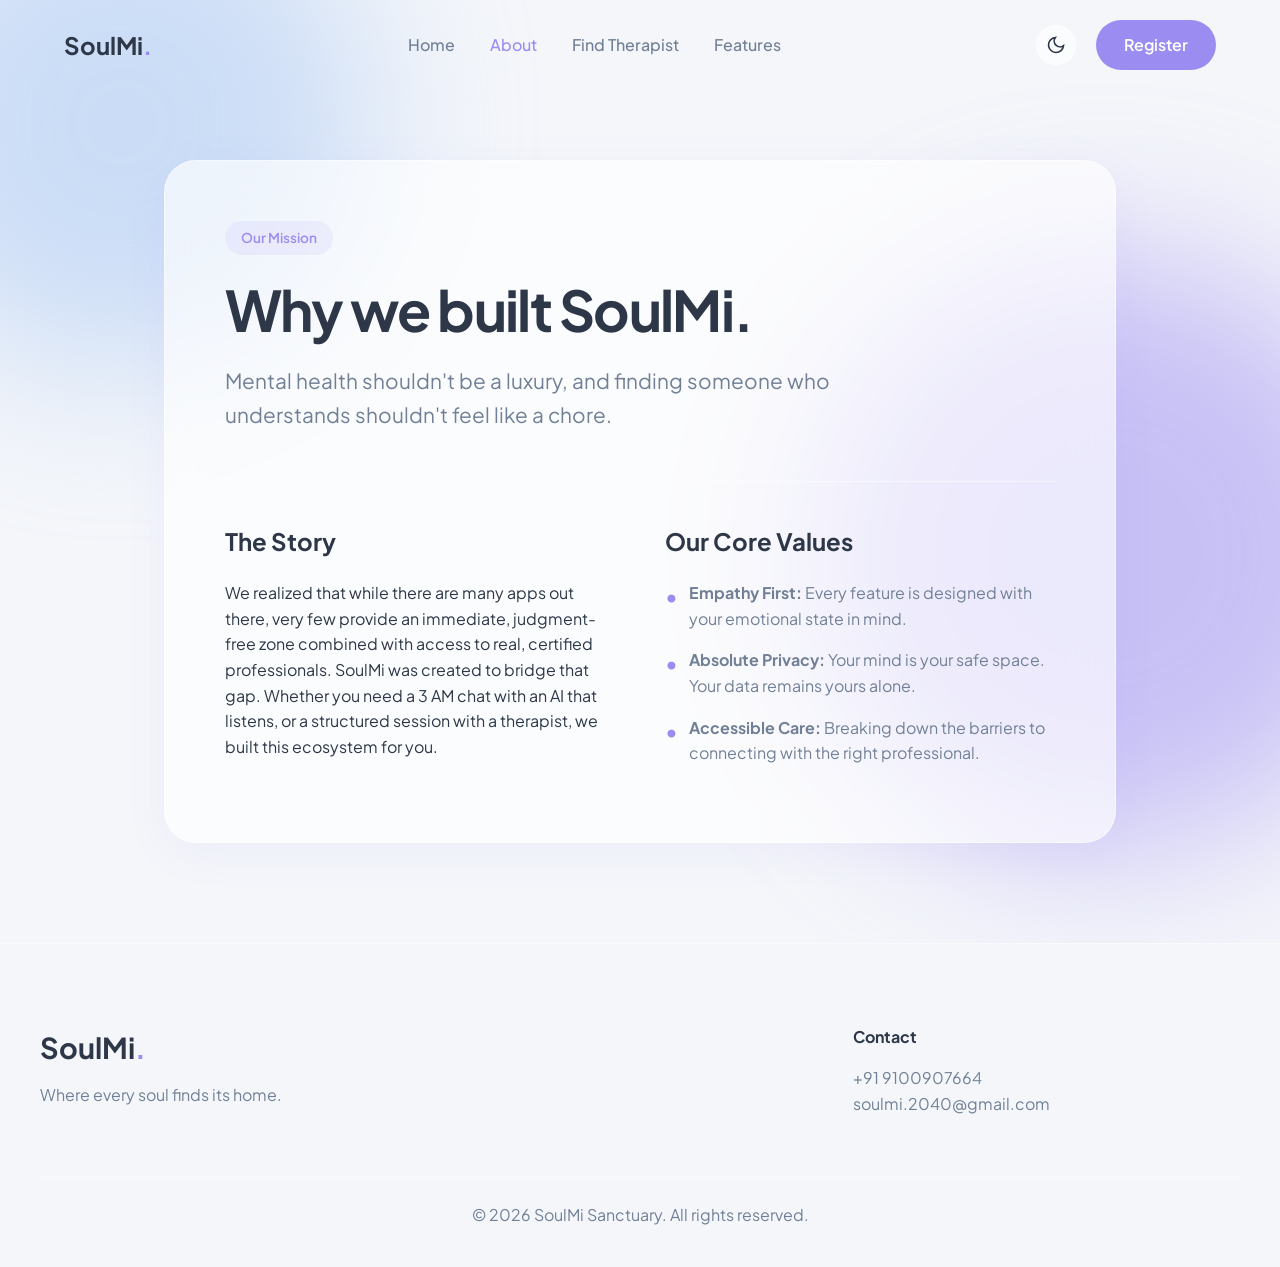
==== about.html @ d6153024 "Add multi-page layout, real therapist profiles, about, and register pages" ====
<!DOCTYPE html>
<html lang="en" data-theme="light">
<head>
    <meta charset="UTF-8">
    <meta name="viewport" content="width=device-width, initial-scale=1.0, maximum-scale=1.0, user-scalable=no">
    <title>About Us | SoulMi</title>
    <link rel="stylesheet" href="style.css?v=5">
    <link href="https://fonts.googleapis.com/css2?family=Plus+Jakarta+Sans:wght@300;400;500;600;700&display=swap" rel="stylesheet">
</head>
<body>
    <div class="bg-shape shape-1"></div>
    <div class="bg-shape shape-2"></div>

    <header id="navbar">
        <div class="nav-container">
            <a href="index.html" class="logo">SoulMi<span>.</span></a>
            <nav class="nav-links">
                <a href="index.html">Home</a>
                <a href="about.html" style="color: var(--primary-lavender);">About</a>
                <a href="therapists.html">Find Therapist</a>
                <a href="index.html#features">Features</a>
            </nav>
            <div class="nav-actions">
                <div class="theme-toggle" id="theme-toggle" title="Toggle Zen Mode">
                    <svg class="moon-icon" viewBox="0 0 24 24" fill="none" stroke="currentColor" stroke-width="2"><path d="M21 12.79A9 9 0 1 1 11.21 3 7 7 0 0 0 21 12.79z"></path></svg>
                    <svg class="sun-icon" viewBox="0 0 24 24" fill="none" stroke="currentColor" stroke-width="2"><circle cx="12" cy="12" r="5"></circle><line x1="12" y1="1" x2="12" y2="3"></line><line x1="12" y1="21" x2="12" y2="23"></line><line x1="4.22" y1="4.22" x2="5.64" y2="5.64"></line><line x1="18.36" y1="18.36" x2="19.78" y2="19.78"></line><line x1="1" y1="12" x2="3" y2="12"></line><line x1="21" y1="12" x2="23" y2="12"></line><line x1="4.22" y1="19.78" x2="5.64" y2="18.36"></line><line x1="18.36" y1="5.64" x2="19.78" y2="4.22"></line></svg>
                </div>
                <a href="register.html" class="btn-primary nav-btn">Register</a>
            </div>
        </div>
    </header>

    <main class="page-container reveal">
        <div class="content-glass-box">
            <div class="chip">Our Mission</div>
            <h1>Why we built SoulMi.</h1>
            <p class="lead-text">Mental health shouldn't be a luxury, and finding someone who understands shouldn't feel like a chore.</p>
            
            <div class="about-grid">
                <div class="about-text">
                    <h3>The Story</h3>
                    <p>We realized that while there are many apps out there, very few provide an immediate, judgment-free zone combined with access to real, certified professionals. SoulMi was created to bridge that gap. Whether you need a 3 AM chat with an AI that listens, or a structured session with a therapist, we built this ecosystem for you.</p>
                </div>
                <div class="about-values">
                    <h3>Our Core Values</h3>
                    <ul>
                        <li><strong>Empathy First:</strong> Every feature is designed with your emotional state in mind.</li>
                        <li><strong>Absolute Privacy:</strong> Your mind is your safe space. Your data remains yours alone.</li>
                        <li><strong>Accessible Care:</strong> Breaking down the barriers to connecting with the right professional.</li>
                    </ul>
                </div>
            </div>
        </div>
    </main>

    <footer>
        <div class="footer-grid">
            <div class="footer-brand">
                <h3>SoulMi<span>.</span></h3>
                <p>Where every soul finds its home.</p>
            </div>
            <div class="footer-contact">
                <h4>Contact</h4>
                <p>+91 9100907664</p>
                <p>soulmi.2040@gmail.com</p>
            </div>
        </div>
        <div class="footer-bottom">
            <p>&copy; 2026 SoulMi Sanctuary. All rights reserved.</p>
        </div>
    </footer>

    <script src="script.js"></script>
</body>
</html>
---- style.css ----
/* --- Variables & Zen Mode Themes --- */
:root {
    --primary-lavender: #9b8cf1;
    --primary-hover: #8371eb;
    --soft-blue: #a3c4f3;
    --mint: #8ee4af;
    --bg-light: #f4f6fa;
    --text-dark: #2d3748;
    --text-muted: #718096;
    --glass-bg: rgba(255, 255, 255, 0.65);
    --glass-border: rgba(255, 255, 255, 0.5);
    --shadow-soft: 0 10px 40px rgba(155, 140, 241, 0.08);
    --nav-bg: rgba(255, 255, 255, 0.85);
    --transition: all 0.4s cubic-bezier(0.25, 0.8, 0.25, 1);
}

[data-theme="zen"] {
    --primary-lavender: #7a65e6;
    --soft-blue: #4a6fa5;
    --mint: #5da97b;
    --bg-light: #0f172a;
    --text-dark: #f8fafc;
    --text-muted: #cbd5e1;
    --glass-bg: rgba(30, 41, 59, 0.65);
    --glass-border: rgba(255, 255, 255, 0.1);
    --shadow-soft: 0 10px 40px rgba(0, 0, 0, 0.3);
    --nav-bg: rgba(15, 23, 42, 0.85);
}

* { margin: 0; padding: 0; box-sizing: border-box; }

/* BUG FIX: Locked Viewport for Mobile Safari 
   This entirely stops the horizontal wiggle and header misalignment.
*/
html, body { 
    scroll-behavior: smooth; 
    overflow-x: hidden; 
    max-width: 100vw;
    width: 100%;
}

body {
    font-family: 'Plus Jakarta Sans', sans-serif;
    background-color: var(--bg-light);
    color: var(--text-dark);
    line-height: 1.6;
    position: relative;
    transition: background-color 0.5s ease, color 0.5s ease;
}

/* Background Blobs */
.bg-shape { position: absolute; filter: blur(80px); z-index: -1; opacity: 0.5; animation: floatBlob 10s infinite alternate; transition: background 0.5s ease; }
.shape-1 { top: -10%; left: -10%; width: 500px; height: 500px; background: var(--soft-blue); border-radius: 50%; }
.shape-2 { top: 20%; right: -10%; width: 600px; height: 600px; background: var(--primary-lavender); border-radius: 50%; animation-delay: 2s; }
@keyframes floatBlob { 0% { transform: translate(0, 0) scale(1); } 100% { transform: translate(50px, 50px) scale(1.05); } }

/* --- Navigation & Zen Toggle --- */
header {
    position: fixed; top: 0; left: 0; right: 0; width: 100%;
    padding: 20px 0; z-index: 1000; transition: var(--transition);
}
header.scrolled { background: var(--nav-bg); backdrop-filter: blur(12px); box-shadow: 0 4px 20px rgba(0,0,0,0.03); padding: 15px 0; }
.nav-container { max-width: 1200px; width: 100%; margin: 0 auto; display: flex; justify-content: space-between; align-items: center; padding: 0 24px; }
.logo { font-size: 1.5rem; font-weight: 700; color: var(--text-dark); text-decoration: none; }
.logo span { color: var(--primary-lavender); }
.nav-links a { text-decoration: none; color: var(--text-muted); font-weight: 500; margin: 0 16px; transition: var(--transition); }
.nav-links a:hover { color: var(--primary-lavender); }

.nav-actions { display: flex; align-items: center; gap: 20px; }
.theme-toggle { cursor: pointer; color: var(--text-dark); display: flex; align-items: center; justify-content: center; width: 40px; height: 40px; border-radius: 50%; background: var(--glass-bg); border: 1px solid var(--glass-border); transition: var(--transition); }
.theme-toggle svg { width: 20px; height: 20px; }
.theme-toggle:hover { transform: scale(1.1); }
[data-theme="light"] .sun-icon { display: none; }
[data-theme="zen"] .moon-icon { display: none; }

.btn-primary { padding: 12px 28px; border-radius: 30px; text-decoration: none; font-weight: 600; background: var(--primary-lavender); color: white; display: inline-block; transition: var(--transition); border: none; cursor: pointer; }
.btn-primary:hover { background: var(--primary-hover); transform: translateY(-2px); box-shadow: 0 6px 20px rgba(155, 140, 241, 0.4); }
.btn-secondary { padding: 12px 28px; border-radius: 30px; text-decoration: none; font-weight: 600; background: var(--glass-bg); border: 1px solid var(--glass-border); color: var(--text-dark); display: inline-block; transition: var(--transition); cursor: pointer;}
.btn-secondary:hover { background: rgba(255,255,255,0.9); transform: translateY(-2px); box-shadow: var(--shadow-soft); }

/* --- Hero & Mood Slider --- */
.hero { max-width: 1200px; margin: 0 auto; padding: 180px 24px 100px; display: flex; align-items: center; gap: 60px; min-height: 100vh; }
.hero-content { flex: 1; }
.chip { display: inline-block; padding: 6px 16px; background: rgba(155, 140, 241, 0.1); color: var(--primary-lavender); border-radius: 20px; font-size: 0.85rem; font-weight: 600; margin-bottom: 24px; }
.hero h1 { font-size: 4rem; line-height: 1.1; color: var(--text-dark); margin-bottom: 24px; letter-spacing: -0.03em; }
.hero p { font-size: 1.2rem; color: var(--text-muted); margin-bottom: 30px; }
.hero-actions { display: flex; gap: 16px; flex-wrap: wrap; }

.mood-widget { background: var(--glass-bg); backdrop-filter: blur(10px); padding: 20px; border-radius: 16px; border: 1px solid var(--glass-border); margin-bottom: 30px; max-width: 400px; }
.mood-widget label { display: block; font-size: 0.9rem; font-weight: 600; color: var(--text-dark); margin-bottom: 12px; }
.slider-wrapper { display: flex; align-items: center; gap: 15px; }
.mood-label { font-size: 0.8rem; color: var(--text-muted); font-weight: 500; }
input[type=range] { flex: 1; -webkit-appearance: none; width: 100%; background: transparent; }
input[type=range]::-webkit-slider-thumb { -webkit-appearance: none; height: 20px; width: 20px; border-radius: 50%; background: var(--primary-lavender); cursor: pointer; margin-top: -8px; box-shadow: 0 2px 6px rgba(0,0,0,0.2); transition: transform 0.2s; }
input[type=range]::-webkit-slider-thumb:hover { transform: scale(1.2); }
input[type=range]::-webkit-slider-runnable-track { width: 100%; height: 6px; cursor: pointer; background: linear-gradient(90deg, #94a3b8, var(--mint)); border-radius: 10px; }

.hero-visual { flex: 1; position: relative; height: 500px; display: flex; justify-content: center; align-items: center; }
.visual-blob { width: 350px; height: 350px; background: linear-gradient(135deg, var(--soft-blue), var(--primary-lavender)); border-radius: 40% 60% 70% 30% / 40% 50% 60% 50%; animation: morphBlob 8s ease-in-out infinite; opacity: 0.8; transition: background 0.5s ease; }
@keyframes morphBlob { 0%, 100% { border-radius: 40% 60% 70% 30% / 40% 50% 60% 50%; } 34% { border-radius: 70% 30% 50% 50% / 30% 30% 70% 70%; } 67% { border-radius: 100% 60% 60% 100% / 100% 100% 60% 60%; } }

.floating-card { position: absolute; background: var(--glass-bg); backdrop-filter: blur(12px); border: 1px solid var(--glass-border); padding: 16px 24px; border-radius: 20px; display: flex; align-items: center; gap: 16px; box-shadow: var(--shadow-soft); animation: float 5s ease-in-out infinite; }
.card-1 { top: 10%; right: 10%; }
.card-2 { bottom: 15%; left: 0%; animation-delay: 2.5s; }
.icon-box { width: 48px; height: 48px; border-radius: 50%; display: flex; justify-content: center; align-items: center; color: white; }
.icon-box.lavender { background: var(--primary-lavender); }
.icon-box.mint { background: var(--mint); }
.card-text h4 { font-size: 1rem; color: var(--text-dark); }
.card-text p { font-size: 0.85rem; color: var(--text-muted); }
@keyframes float { 0%, 100% { transform: translateY(0); } 50% { transform: translateY(-15px); } }

/* --- Therapist Swipe Cards --- */
.therapists-section { padding: 80px 0 80px 24px; overflow: hidden; }
.section-header { text-align: center; margin-bottom: 50px; padding-right: 24px; }
.section-header h2 { font-size: 2.5rem; color: var(--text-dark); }
.section-header p { color: var(--text-muted); }

.therapist-slider { display: flex; gap: 24px; overflow-x: auto; padding-bottom: 40px; cursor: grab; scroll-behavior: smooth; }
.therapist-slider::-webkit-scrollbar { display: none; }
.therapist-slider:active { cursor: grabbing; }
.therapist-card { min-width: 280px; background: var(--glass-bg); border: 1px solid var(--glass-border); border-radius: 24px; padding: 24px; text-align: center; transition: var(--transition); user-select: none; }
.therapist-card:hover { transform: translateY(-10px); box-shadow: var(--shadow-soft); }
.t-image { width: 100px; height: 100px; border-radius: 50%; margin: 0 auto 16px; background-color: #cbd5e1; background-size: cover; background-position: center; }

/* Replaced mock avatars with relative links to your images folder */
.t1 { background-image: url('images/therapist 1.jpg'); }
.t2 { background-image: url('images/therapist 2.png'); }

.therapist-card h4 { color: var(--text-dark); margin-bottom: 4px; }
.therapist-card p { color: var(--text-muted); font-size: 0.9rem; margin-bottom: 20px; }
.t-action { color: var(--primary-lavender); font-weight: 600; font-size: 0.9rem; }

/* --- Features --- */
.features { max-width: 1200px; margin: 0 auto; padding: 60px 24px 100px; }
.features-grid { display: grid; grid-template-columns: repeat(auto-fit, minmax(320px, 1fr)); gap: 32px; }
.feature-card { background: var(--glass-bg); backdrop-filter: blur(10px); border: 1px solid var(--glass-border); padding: 40px 32px; border-radius: 24px; transition: var(--transition); }
.feature-card:hover { transform: translateY(-10px); box-shadow: var(--shadow-soft); }
.feature-icon { width: 60px; height: 60px; background: rgba(155, 140, 241, 0.1); color: var(--primary-lavender); border-radius: 16px; display: flex; justify-content: center; align-items: center; margin-bottom: 24px; }
.feature-icon svg { width: 28px; height: 28px; }
.feature-card h3 { font-size: 1.3rem; margin-bottom: 12px; color: var(--text-dark);}
.feature-card p { color: var(--text-muted); font-size: 0.95rem; }

/* --- NEW: Daily Affirmation Section --- */
.affirmation-section { padding: 40px 24px 80px; display: flex; justify-content: center; }
.affirmation-card { background: var(--glass-bg); backdrop-filter: blur(15px); border: 1px solid var(--glass-border); border-radius: 24px; padding: 50px 40px; text-align: center; max-width: 600px; width: 100%; box-shadow: var(--shadow-soft); transition: var(--transition); }
.affirmation-card h3 { color: var(--primary-lavender); font-size: 1.2rem; margin-bottom: 20px; text-transform: uppercase; letter-spacing: 2px; }
.affirmation-card p { color: var(--text-dark); font-size: 1.8rem; font-weight: 500; min-height: 80px; transition: opacity 0.4s ease; }

/* --- Infinite Marquee --- */
.marquee-section { padding: 40px 0; background: var(--primary-lavender); color: white; overflow: hidden; white-space: nowrap; }
.marquee-content { display: inline-block; font-size: 1.5rem; font-weight: 500; animation: scrollMarquee 25s linear infinite; }
.marquee-content span { margin: 0 40px; }
@keyframes scrollMarquee { 0% { transform: translateX(0); } 100% { transform: translateX(-50%); } }

/* --- CTA Section & Footer --- */
.cta-section { padding: 100px 24px; display: flex; justify-content: center; }
.cta-glass-box { background: var(--glass-bg); backdrop-filter: blur(20px); border: 1px solid var(--glass-border); border-radius: 32px; padding: 80px 40px; text-align: center; max-width: 800px; width: 100%; box-shadow: var(--shadow-soft); }
.cta-glass-box h2 { font-size: 2.5rem; margin-bottom: 16px; color: var(--text-dark); }
.cta-glass-box p { color: var(--text-muted); font-size: 1.1rem; margin-bottom: 32px; }

footer { background: var(--bg-light); padding: 80px 24px 40px; border-top: 1px solid var(--glass-border); }
.footer-grid { max-width: 1200px; margin: 0 auto; display: grid; grid-template-columns: 2fr 1fr; gap: 40px; margin-bottom: 60px; }
.footer-brand h3 { font-size: 1.8rem; margin-bottom: 12px; color: var(--text-dark);}
.footer-brand span { color: var(--primary-lavender); }
.footer-contact h4 { color: var(--text-dark); margin-bottom: 16px;}
.footer-contact p, .footer-brand p { color: var(--text-muted); }
.footer-bottom { max-width: 1200px; margin: 0 auto; border-top: 1px solid var(--glass-border); padding-top: 24px; text-align: center; color: var(--text-muted); }

/* --- AI Chat Widget --- */
.chat-widget { position: fixed; bottom: 30px; right: 30px; z-index: 9999; }
.chat-btn { width: 60px; height: 60px; border-radius: 50%; background: var(--primary-lavender); color: white; border: none; box-shadow: 0 4px 15px rgba(155, 140, 241, 0.5); cursor: pointer; transition: var(--transition); display: flex; justify-content: center; align-items: center; }
.chat-btn:hover { transform: scale(1.1); }
.chat-btn svg { width: 28px; height: 28px; }

.chat-window { position: absolute; bottom: 80px; right: 0; width: 350px; background: var(--bg-light); border: 1px solid var(--glass-border); border-radius: 20px; box-shadow: var(--shadow-soft); overflow: hidden; opacity: 0; pointer-events: none; transform: translateY(20px); transition: var(--transition); display: flex; flex-direction: column; }
.chat-window.active { opacity: 1; pointer-events: all; transform: translateY(0); }

.chat-header { background: var(--primary-lavender); color: white; padding: 16px 20px; display: flex; justify-content: space-between; align-items: center; font-weight: 600; }
.chat-title { display: flex; align-items: center; gap: 8px; }
.online-dot { width: 8px; height: 8px; background: #4ade80; border-radius: 50%; }
#close-chat { background: none; border: none; color: white; font-size: 1.5rem; cursor: pointer; }

.chat-body { padding: 20px; height: 250px; overflow-y: auto; display: flex; flex-direction: column; gap: 12px; }
.message { padding: 10px 14px; border-radius: 16px; font-size: 0.9rem; max-width: 80%; line-height: 1.4; }
.ai-msg { background: var(--glass-bg); border: 1px solid var(--glass-border); align-self: flex-start; color: var(--text-dark); border-bottom-left-radius: 4px; }
.user-msg { background: var(--primary-lavender); color: white; align-self: flex-end; border-bottom-right-radius: 4px; }
.typing-indicator { font-size: 0.8rem; color: var(--text-muted); margin-top: -5px; margin-left: 10px; font-style: italic; }

.chat-input { padding: 16px; border-top: 1px solid var(--glass-border); display: flex; gap: 10px; background: var(--glass-bg); }
.chat-input input { flex: 1; padding: 10px 16px; border-radius: 20px; border: 1px solid var(--glass-border); background: var(--bg-light); color: var(--text-dark); outline: none; }
#send-btn { background: var(--primary-lavender); color: white; border: none; padding: 0 16px; border-radius: 20px; cursor: pointer; font-weight: 600; }

/* --- NEW: Breathing Modal Styles --- */
.modal { position: fixed; top: 0; left: 0; width: 100%; height: 100%; background: rgba(0,0,0,0.4); backdrop-filter: blur(8px); z-index: 10000; display: flex; justify-content: center; align-items: center; opacity: 0; pointer-events: none; transition: var(--transition); }
.modal.active { opacity: 1; pointer-events: all; }
.modal-content { background: var(--glass-bg); border: 1px solid var(--glass-border); padding: 60px; border-radius: 32px; text-align: center; position: relative; max-width: 500px; width: 90%; box-shadow: var(--shadow-soft); }
.close-btn { position: absolute; top: 20px; right: 30px; font-size: 2rem; background: none; border: none; color: var(--text-dark); cursor: pointer; }
#breathe-text { font-size: 2rem; color: var(--text-dark); margin-bottom: 40px; transition: opacity 0.3s; }
.breathe-circle-container { width: 200px; height: 200px; margin: 0 auto 40px; display: flex; justify-content: center; align-items: center; border-radius: 50%; background: rgba(155, 140, 241, 0.1); }
.breathe-circle { width: 80px; height: 80px; background: linear-gradient(135deg, var(--soft-blue), var(--primary-lavender)); border-radius: 50%; transition: transform 4s cubic-bezier(0.4, 0, 0.2, 1); box-shadow: 0 0 30px rgba(155, 140, 241, 0.4); }
.modal-content p { color: var(--text-muted); }

/* Utilities */
.reveal { opacity: 0; transform: translateY(30px); transition: all 0.8s cubic-bezier(0.25, 0.8, 0.25, 1); }
.reveal.active { opacity: 1; transform: translateY(0); }

/* --- Restored Media Queries --- */
@media (max-width: 992px) {
    .hero { flex-direction: column; text-align: center; padding-top: 140px; }
    .hero p { margin: 0 auto 30px; }
    .hero-actions { justify-content: center; }
    .footer-grid { grid-template-columns: 1fr 1fr; }
}

@media (max-width: 768px) {
    .hero h1 { font-size: 2.8rem; }
    .mood-widget { margin: 0 auto 30px; }
    .nav-links, .nav-btn { display: none; }
    .footer-grid { grid-template-columns: 1fr; }
    .chat-window { width: 300px; right: -10px; }
    .affirmation-card p { font-size: 1.4rem; }
    .modal-content { padding: 40px 20px; }
}

/* =========================================
   --- NEW: Therapists Directory Page --- 
   ========================================= */

.directory-container {
    max-width: 1200px;
    margin: 0 auto;
    padding: 140px 24px 100px;
    min-height: 100vh;
}

.directory-header {
    text-align: center;
    margin-bottom: 50px;
}

.directory-header h1 {
    font-size: 3rem;
    color: var(--text-dark);
    margin-bottom: 16px;
    letter-spacing: -0.03em;
}

.directory-header p {
    color: var(--text-muted);
    font-size: 1.1rem;
    max-width: 600px;
    margin: 0 auto;
}

.directory-layout {
    display: grid;
    grid-template-columns: 280px 1fr;
    gap: 40px;
    align-items: start;
}

/* Sidebar Filters */
.filter-sidebar {
    background: var(--glass-bg);
    backdrop-filter: blur(12px);
    border: 1px solid var(--glass-border);
    border-radius: 24px;
    padding: 30px;
    position: sticky;
    top: 100px;
    box-shadow: var(--shadow-soft);
}

.filter-sidebar h3 {
    color: var(--text-dark);
    margin-bottom: 24px;
    font-size: 1.2rem;
}

.filter-group {
    margin-bottom: 20px;
}

.filter-group label {
    display: block;
    font-size: 0.9rem;
    font-weight: 600;
    color: var(--text-muted);
    margin-bottom: 8px;
}

.filter-group select {
    width: 100%;
    padding: 12px 16px;
    border-radius: 12px;
    border: 1px solid var(--glass-border);
    background: rgba(255, 255, 255, 0.5);
    color: var(--text-dark);
    font-family: inherit;
    font-size: 0.95rem;
    outline: none;
    cursor: pointer;
    transition: var(--transition);
}

[data-theme="zen"] .filter-group select {
    background: rgba(15, 23, 42, 0.5);
}

.filter-group select:focus {
    border-color: var(--primary-lavender);
}

/* Therapists Grid */
.therapists-grid {
    display: grid;
    grid-template-columns: repeat(auto-fill, minmax(320px, 1fr));
    gap: 32px;
}

.therapist-card-large {
    background: var(--glass-bg);
    backdrop-filter: blur(10px);
    border: 1px solid var(--glass-border);
    border-radius: 24px;
    padding: 32px 24px;
    text-align: center;
    transition: var(--transition);
    box-shadow: var(--shadow-soft);
    display: flex;
    flex-direction: column;
}

.therapist-card-large:hover {
    transform: translateY(-8px);
    box-shadow: 0 15px 30px rgba(155, 140, 241, 0.15);
}

.t-image-large {
    width: 140px;
    height: 140px;
    border-radius: 50%;
    margin: 0 auto 20px;
    background-color: #cbd5e1;
    background-size: cover;
    background-position: center;
    border: 4px solid white;
    box-shadow: 0 4px 15px rgba(0,0,0,0.1);
}

[data-theme="zen"] .t-image-large {
    border-color: #1e293b;
}

.therapist-card-large h3 {
    color: var(--text-dark);
    margin-bottom: 4px;
    font-size: 1.3rem;
}

.t-spec {
    color: var(--primary-lavender);
    font-weight: 600;
    font-size: 0.95rem;
    margin-bottom: 12px;
}

.t-details {
    display: flex;
    flex-direction: column;
    gap: 8px;
    margin-bottom: 24px;
    margin-top: auto; /* Pushes details to the bottom to align buttons */
}

.t-tag {
    display: inline-block;
    background: rgba(155, 140, 241, 0.1);
    color: var(--text-dark);
    padding: 6px 14px;
    border-radius: 20px;
    font-size: 0.85rem;
    font-weight: 600;
}

@media (max-width: 992px) {
    .directory-layout {
        grid-template-columns: 1fr;
    }
    .filter-sidebar {
        position: relative;
        top: 0;
    }
}

/* =========================================
   --- NEW: Standard Page & About Layout --- 
   ========================================= */
.page-container {
    max-width: 1000px;
    margin: 0 auto;
    padding: 160px 24px 100px;
    min-height: calc(100vh - 200px);
}

.content-glass-box {
    background: var(--glass-bg);
    backdrop-filter: blur(20px);
    border: 1px solid var(--glass-border);
    border-radius: 32px;
    padding: 60px;
    box-shadow: var(--shadow-soft);
}

.content-glass-box h1 {
    font-size: 3.5rem;
    color: var(--text-dark);
    margin-bottom: 24px;
    line-height: 1.1;
    letter-spacing: -0.03em;
}

.lead-text {
    font-size: 1.3rem;
    color: var(--text-muted);
    margin-bottom: 50px;
    max-width: 700px;
}

.about-grid {
    display: grid;
    grid-template-columns: 1fr 1fr;
    gap: 50px;
    border-top: 1px solid var(--glass-border);
    padding-top: 40px;
}

.about-grid h3 {
    color: var(--text-dark);
    font-size: 1.5rem;
    margin-bottom: 20px;
}

.about-values ul {
    list-style: none;
    padding: 0;
}

.about-values li {
    margin-bottom: 16px;
    color: var(--text-muted);
    padding-left: 24px;
    position: relative;
}

.about-values li::before {
    content: "•";
    color: var(--primary-lavender);
    font-size: 1.5rem;
    position: absolute;
    left: 0;
    top: -4px;
}

/* =========================================
   --- NEW: Authentication & Forms --- 
   ========================================= */
.auth-wrapper {
    display: flex;
    justify-content: center;
    align-items: center;
    min-height: 100vh;
    padding: 120px 24px 40px;
}

.auth-glass-card {
    background: var(--glass-bg);
    backdrop-filter: blur(20px);
    border: 1px solid var(--glass-border);
    border-radius: 32px;
    padding: 50px;
    max-width: 480px;
    width: 100%;
    box-shadow: var(--shadow-soft);
}

.auth-glass-card h2 {
    font-size: 2rem;
    color: var(--text-dark);
    margin-bottom: 12px;
    text-align: center;
}

.auth-glass-card p {
    color: var(--text-muted);
    text-align: center;
    margin-bottom: 30px;
    font-size: 0.95rem;
}

.auth-form {
    display: flex;
    flex-direction: column;
    gap: 20px;
}

.form-group label {
    display: block;
    font-size: 0.9rem;
    font-weight: 600;
    color: var(--text-dark);
    margin-bottom: 8px;
}

.form-group input {
    width: 100%;
    padding: 14px 18px;
    border-radius: 16px;
    border: 1px solid var(--glass-border);
    background: rgba(255, 255, 255, 0.4);
    color: var(--text-dark);
    font-family: inherit;
    font-size: 1rem;
    outline: none;
    transition: var(--transition);
}

[data-theme="zen"] .form-group input {
    background: rgba(15, 23, 42, 0.4);
    color: white;
}

.form-group input:focus {
    border-color: var(--primary-lavender);
    background: transparent;
    box-shadow: 0 0 0 4px rgba(155, 140, 241, 0.1);
}

.auth-links {
    text-align: center;
    margin-top: 24px;
    padding-top: 24px;
    border-top: 1px solid var(--glass-border);
}

.auth-links a {
    color: var(--primary-lavender);
    text-decoration: none;
    font-weight: 600;
}

@media (max-width: 768px) {
    .about-grid { grid-template-columns: 1fr; gap: 30px; }
    .content-glass-box { padding: 40px 24px; }
    .auth-glass-card { padding: 40px 24px; }
}
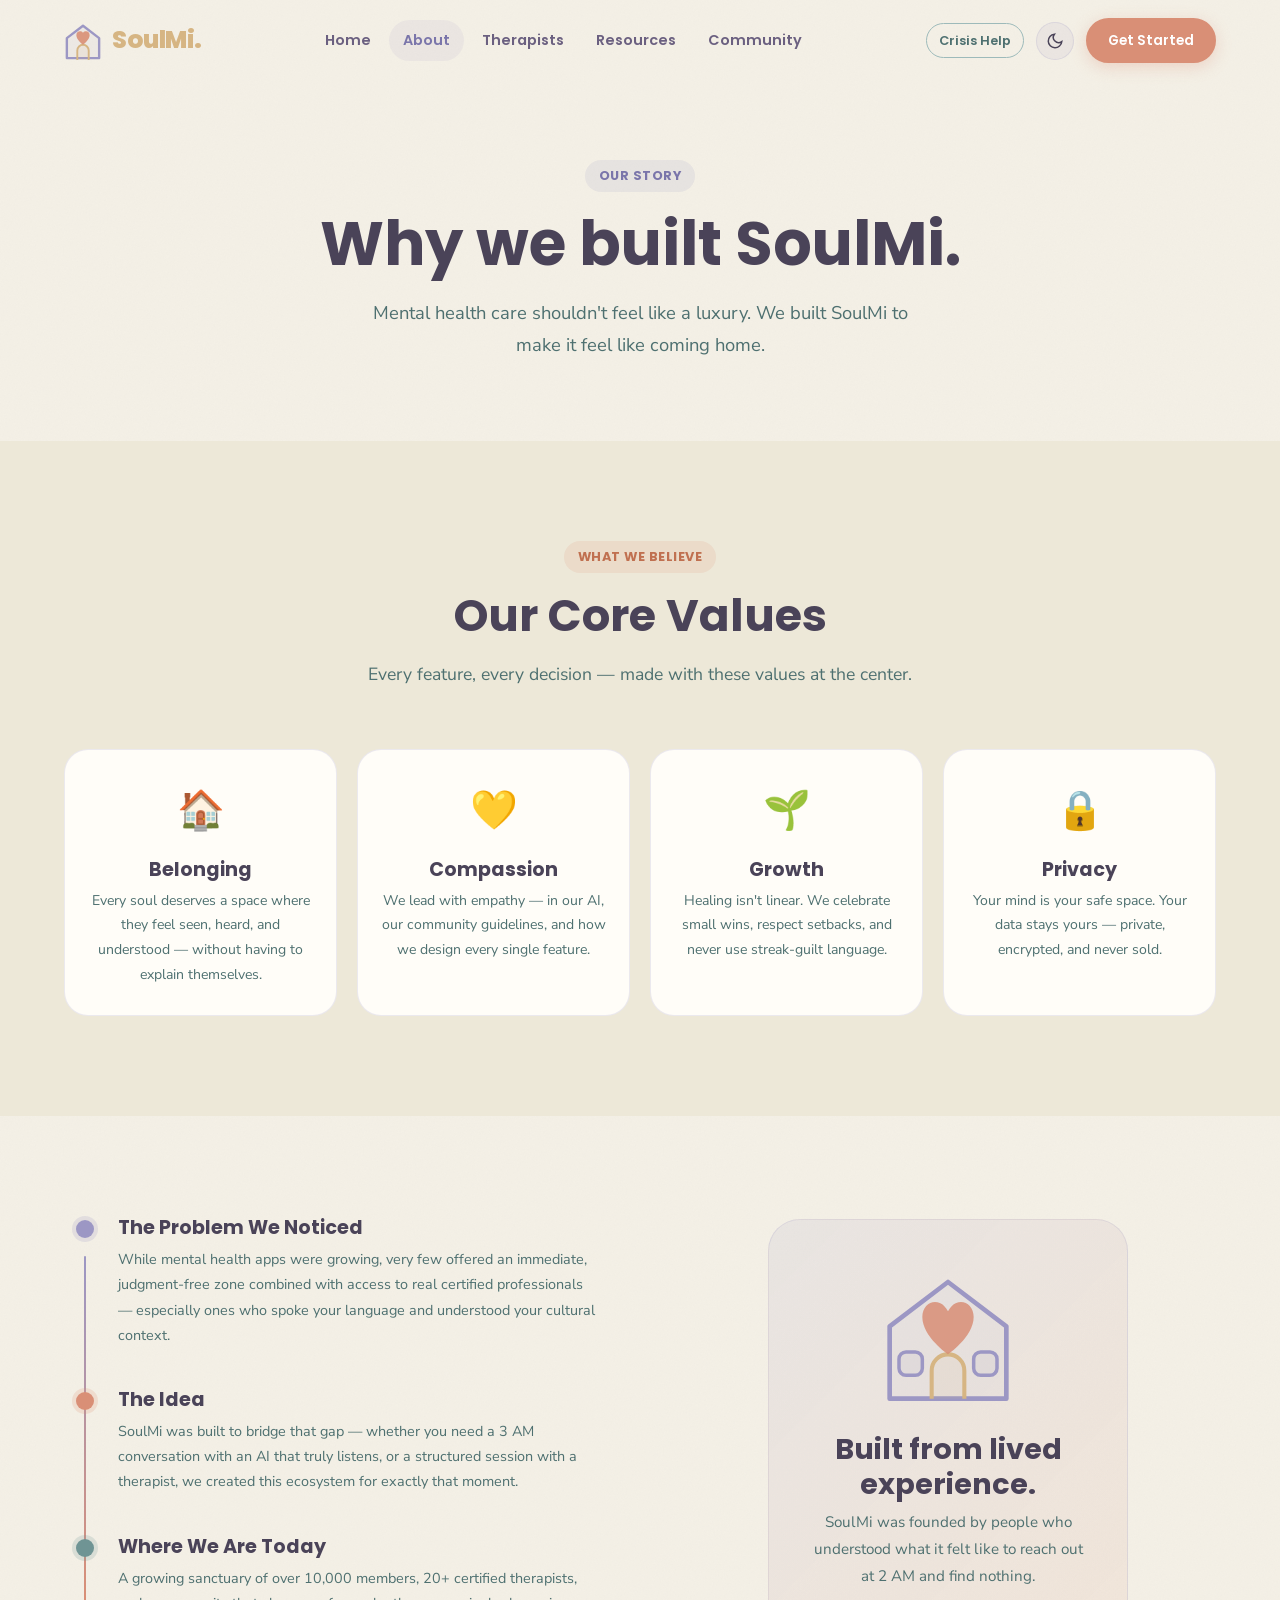
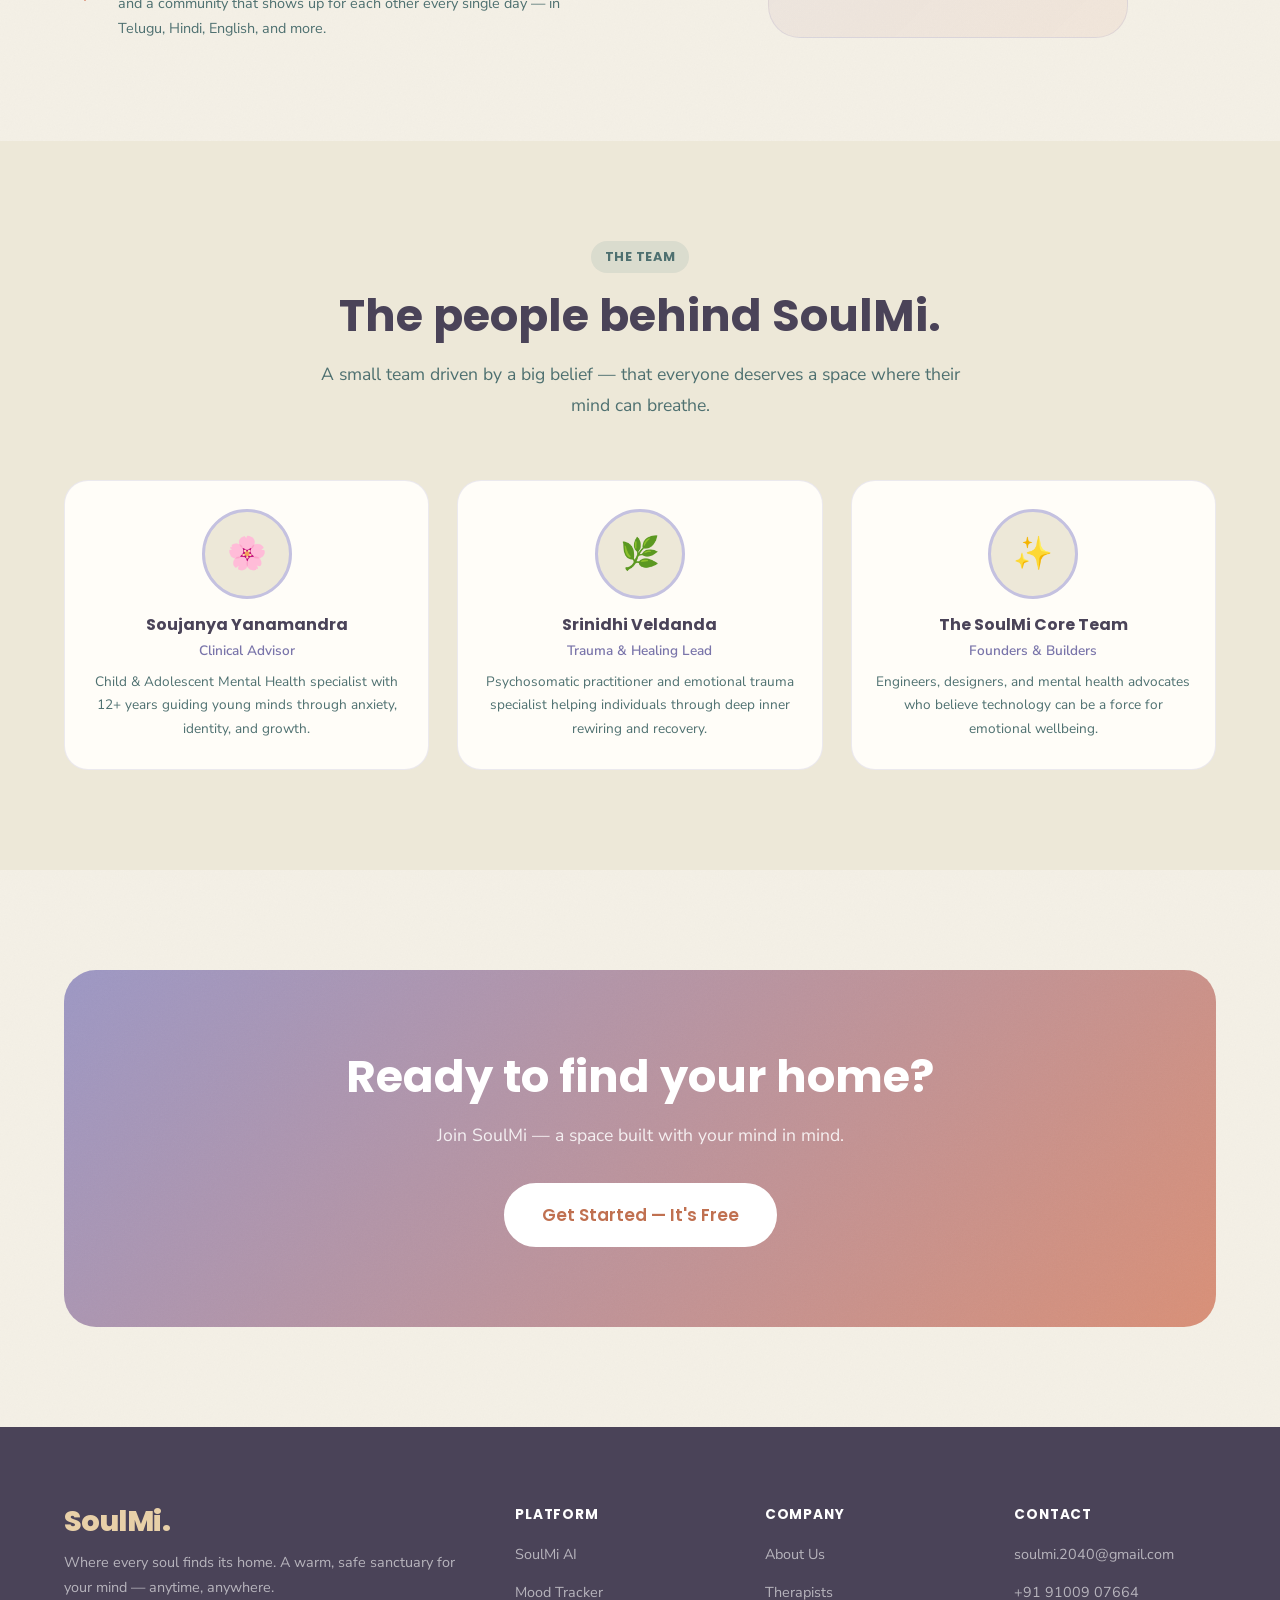
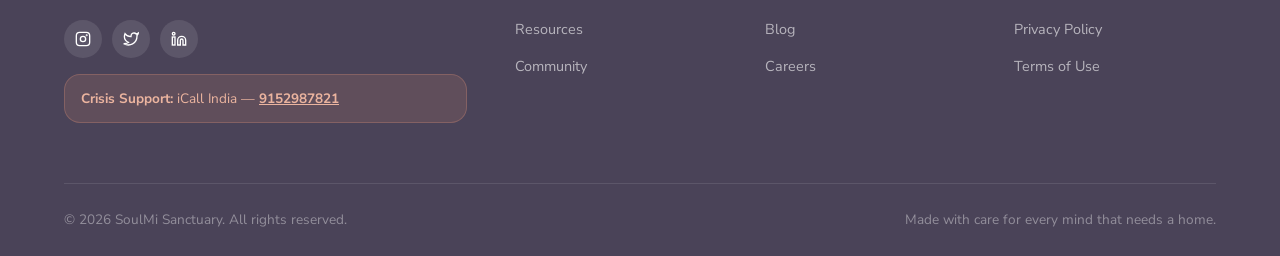
==== commit 217bf1d7: "Complete UI/UX overhaul aligned with Design.md v2.0 design system - Rebuilt index.html, about.html, " ====
--- a/about.html
+++ b/about.html
@@ -4,72 +4,256 @@
     <meta charset="UTF-8">
     <meta name="viewport" content="width=device-width, initial-scale=1.0, maximum-scale=1.0, user-scalable=no">
     <title>About Us | SoulMi</title>
-    <link rel="stylesheet" href="style.css?v=5">
-    <link href="https://fonts.googleapis.com/css2?family=Plus+Jakarta+Sans:wght@300;400;500;600;700&display=swap" rel="stylesheet">
+    <link rel="stylesheet" href="style.css">
+    <link href="https://fonts.googleapis.com/css2?family=Poppins:wght@300;400;500;600;700;800&family=Nunito+Sans:wght@300;400;600;700&display=swap" rel="stylesheet">
 </head>
 <body>
-    <div class="bg-shape shape-1"></div>
-    <div class="bg-shape shape-2"></div>
-
+
+    <!-- ======= NAVBAR ======= -->
     <header id="navbar">
-        <div class="nav-container">
-            <a href="index.html" class="logo">SoulMi<span>.</span></a>
-            <nav class="nav-links">
-                <a href="index.html">Home</a>
-                <a href="about.html" style="color: var(--primary-lavender);">About</a>
-                <a href="therapists.html">Find Therapist</a>
-                <a href="index.html#features">Features</a>
-            </nav>
-            <div class="nav-actions">
-                <div class="theme-toggle" id="theme-toggle" title="Toggle Zen Mode">
-                    <svg class="moon-icon" viewBox="0 0 24 24" fill="none" stroke="currentColor" stroke-width="2"><path d="M21 12.79A9 9 0 1 1 11.21 3 7 7 0 0 0 21 12.79z"></path></svg>
-                    <svg class="sun-icon" viewBox="0 0 24 24" fill="none" stroke="currentColor" stroke-width="2"><circle cx="12" cy="12" r="5"></circle><line x1="12" y1="1" x2="12" y2="3"></line><line x1="12" y1="21" x2="12" y2="23"></line><line x1="4.22" y1="4.22" x2="5.64" y2="5.64"></line><line x1="18.36" y1="18.36" x2="19.78" y2="19.78"></line><line x1="1" y1="12" x2="3" y2="12"></line><line x1="21" y1="12" x2="23" y2="12"></line><line x1="4.22" y1="19.78" x2="5.64" y2="18.36"></line><line x1="18.36" y1="5.64" x2="19.78" y2="4.22"></line></svg>
-                </div>
-                <a href="register.html" class="btn-primary nav-btn">Register</a>
+        <div class="container">
+            <div class="nav-inner">
+                <a href="index.html" class="nav-logo">
+                    <svg class="nav-logo-icon" viewBox="0 0 40 40" fill="none" xmlns="http://www.w3.org/2000/svg">
+                        <path d="M20 4L3 17v21h34V17L20 4z" stroke="#9C97C4" stroke-width="2.5" stroke-linejoin="round" fill="rgba(156,151,196,0.08)"/>
+                        <path d="M14 40V30a6 6 0 0 1 12 0v10" stroke="#D6B583" stroke-width="2" fill="rgba(214,181,131,0.1)"/>
+                        <path d="M20 24s-7-5-7-10c0-3.3 2.7-5 5.5-4 1 .3 1.3 1 1.5 1.5.2-.5.5-1.2 1.5-1.5C24.3 9 27 10.7 27 14c0 5-7 10-7 10z" fill="#D98F76" opacity="0.9"/>
+                    </svg>
+                    <span class="nav-logo-text">SoulMi.</span>
+                </a>
+                <nav class="nav-links">
+                    <a href="index.html">Home</a>
+                    <a href="about.html" class="active">About</a>
+                    <a href="therapists.html">Therapists</a>
+                    <a href="resources.html">Resources</a>
+                    <a href="community.html">Community</a>
+                </nav>
+                <div class="nav-actions">
+                    <a href="tel:9152987821" class="crisis-link">Crisis Help</a>
+                    <div class="theme-toggle" id="theme-toggle" title="Toggle Zen Mode">
+                        <svg class="moon-icon" viewBox="0 0 24 24" fill="none" stroke="currentColor" stroke-width="2"><path d="M21 12.79A9 9 0 1 1 11.21 3 7 7 0 0 0 21 12.79z"/></svg>
+                        <svg class="sun-icon" viewBox="0 0 24 24" fill="none" stroke="currentColor" stroke-width="2"><circle cx="12" cy="12" r="5"/><line x1="12" y1="1" x2="12" y2="3"/><line x1="12" y1="21" x2="12" y2="23"/><line x1="4.22" y1="4.22" x2="5.64" y2="5.64"/><line x1="18.36" y1="18.36" x2="19.78" y2="19.78"/><line x1="1" y1="12" x2="3" y2="12"/><line x1="21" y1="12" x2="23" y2="12"/><line x1="4.22" y1="19.78" x2="5.64" y2="18.36"/><line x1="18.36" y1="5.64" x2="19.78" y2="4.22"/></svg>
+                    </div>
+                    <a href="register.html" class="btn btn-primary btn-sm">Get Started</a>
+                </div>
+                <button class="nav-hamburger" id="nav-hamburger" aria-label="Open menu">
+                    <span></span><span></span><span></span>
+                </button>
             </div>
         </div>
     </header>
 
-    <main class="page-container reveal">
-        <div class="content-glass-box">
-            <div class="chip">Our Mission</div>
+    <div class="nav-mobile-menu" id="nav-mobile-menu">
+        <button class="nav-mobile-close" id="nav-mobile-close" aria-label="Close menu">×</button>
+        <a href="index.html">Home</a>
+        <a href="about.html">About</a>
+        <a href="therapists.html">Therapists</a>
+        <a href="resources.html">Resources</a>
+        <a href="community.html">Community</a>
+        <a href="register.html" class="btn btn-primary" style="margin-top: 12px;">Get Started</a>
+    </div>
+
+    <!-- ======= PAGE HERO ======= -->
+    <div class="page-hero">
+        <div class="container">
+            <div class="chip chip-lavender">Our Story</div>
             <h1>Why we built SoulMi.</h1>
-            <p class="lead-text">Mental health shouldn't be a luxury, and finding someone who understands shouldn't feel like a chore.</p>
-            
-            <div class="about-grid">
-                <div class="about-text">
-                    <h3>The Story</h3>
-                    <p>We realized that while there are many apps out there, very few provide an immediate, judgment-free zone combined with access to real, certified professionals. SoulMi was created to bridge that gap. Whether you need a 3 AM chat with an AI that listens, or a structured session with a therapist, we built this ecosystem for you.</p>
-                </div>
-                <div class="about-values">
-                    <h3>Our Core Values</h3>
+            <p>Mental health care shouldn't feel like a luxury. We built SoulMi to make it feel like coming home.</p>
+        </div>
+    </div>
+
+    <!-- ======= VALUES GRID ======= -->
+    <section class="section section-alt">
+        <div class="container">
+            <div class="section-header reveal">
+                <div class="chip chip-terracotta">What we believe</div>
+                <h2>Our Core Values</h2>
+                <p>Every feature, every decision — made with these values at the center.</p>
+            </div>
+            <div class="values-grid">
+                <div class="value-card reveal">
+                    <span class="value-icon">🏠</span>
+                    <h4>Belonging</h4>
+                    <p>Every soul deserves a space where they feel seen, heard, and understood — without having to explain themselves.</p>
+                </div>
+                <div class="value-card reveal reveal-delay-1">
+                    <span class="value-icon">💛</span>
+                    <h4>Compassion</h4>
+                    <p>We lead with empathy — in our AI, our community guidelines, and how we design every single feature.</p>
+                </div>
+                <div class="value-card reveal reveal-delay-2">
+                    <span class="value-icon">🌱</span>
+                    <h4>Growth</h4>
+                    <p>Healing isn't linear. We celebrate small wins, respect setbacks, and never use streak-guilt language.</p>
+                </div>
+                <div class="value-card reveal reveal-delay-3">
+                    <span class="value-icon">🔒</span>
+                    <h4>Privacy</h4>
+                    <p>Your mind is your safe space. Your data stays yours — private, encrypted, and never sold.</p>
+                </div>
+            </div>
+        </div>
+    </section>
+
+    <!-- ======= STORY SECTION ======= -->
+    <section class="section">
+        <div class="container">
+            <div class="story-section">
+                <div class="story-ribbon reveal">
+                    <div class="story-step">
+                        <div class="story-dot story-dot-lavender"></div>
+                        <div>
+                            <h4>The Problem We Noticed</h4>
+                            <p>While mental health apps were growing, very few offered an immediate, judgment-free zone combined with access to real certified professionals — especially ones who spoke your language and understood your cultural context.</p>
+                        </div>
+                    </div>
+                    <div class="story-step">
+                        <div class="story-dot story-dot-terracotta"></div>
+                        <div>
+                            <h4>The Idea</h4>
+                            <p>SoulMi was built to bridge that gap — whether you need a 3 AM conversation with an AI that truly listens, or a structured session with a therapist, we created this ecosystem for exactly that moment.</p>
+                        </div>
+                    </div>
+                    <div class="story-step">
+                        <div class="story-dot story-dot-sage"></div>
+                        <div>
+                            <h4>Where We Are Today</h4>
+                            <p>A growing sanctuary of over 10,000 members, 20+ certified therapists, and a community that shows up for each other every single day — in Telugu, Hindi, English, and more.</p>
+                        </div>
+                    </div>
+                </div>
+
+                <div class="reveal" style="display:flex; align-items:center; justify-content:center;">
+                    <div style="background: linear-gradient(135deg, rgba(156,151,196,0.12), rgba(217,143,118,0.1)); border: 1px solid var(--border); border-radius: var(--radius-xl); padding: 48px 40px; text-align:center; max-width: 360px;">
+                        <svg viewBox="0 0 120 120" fill="none" xmlns="http://www.w3.org/2000/svg" style="width:140px; height:140px; margin:0 auto 24px; display:block;">
+                            <path d="M60 12L10 50v62h100V50L60 12z" stroke="#9C97C4" stroke-width="4" stroke-linejoin="round" fill="rgba(156,151,196,0.06)"/>
+                            <path d="M46 112V88a14 14 0 0 1 28 0v24" stroke="#D6B583" stroke-width="3.5" fill="rgba(214,181,131,0.1)"/>
+                            <path d="M60 74s-22-15-22-32c0-10 8-15 15-12 3 1 5 4 7 7 2-3 4-6 7-7 7-3 15 2 15 12 0 17-22 32-22 32z" fill="#D98F76" opacity="0.85"/>
+                            <rect x="18" y="72" width="20" height="20" rx="6" stroke="#9C97C4" stroke-width="3" fill="rgba(156,151,196,0.08)"/>
+                            <rect x="82" y="72" width="20" height="20" rx="6" stroke="#9C97C4" stroke-width="3" fill="rgba(156,151,196,0.08)"/>
+                        </svg>
+                        <h3 style="margin-bottom:8px;">Built from lived experience.</h3>
+                        <p style="font-size:0.95rem;">SoulMi was founded by people who understood what it felt like to reach out at 2 AM and find nothing.</p>
+                    </div>
+                </div>
+            </div>
+        </div>
+    </section>
+
+    <!-- ======= TEAM ======= -->
+    <section class="section section-alt">
+        <div class="container">
+            <div class="section-header reveal">
+                <div class="chip chip-sage">The Team</div>
+                <h2>The people behind SoulMi.</h2>
+                <p>A small team driven by a big belief — that everyone deserves a space where their mind can breathe.</p>
+            </div>
+            <div class="team-grid">
+                <div class="team-card reveal">
+                    <div class="team-avatar">🌸</div>
+                    <h4>Soujanya Yanamandra</h4>
+                    <span class="team-role">Clinical Advisor</span>
+                    <p>Child & Adolescent Mental Health specialist with 12+ years guiding young minds through anxiety, identity, and growth.</p>
+                </div>
+                <div class="team-card reveal reveal-delay-1">
+                    <div class="team-avatar">🌿</div>
+                    <h4>Srinidhi Veldanda</h4>
+                    <span class="team-role">Trauma &amp; Healing Lead</span>
+                    <p>Psychosomatic practitioner and emotional trauma specialist helping individuals through deep inner rewiring and recovery.</p>
+                </div>
+                <div class="team-card reveal reveal-delay-2">
+                    <div class="team-avatar">✨</div>
+                    <h4>The SoulMi Core Team</h4>
+                    <span class="team-role">Founders &amp; Builders</span>
+                    <p>Engineers, designers, and mental health advocates who believe technology can be a force for emotional wellbeing.</p>
+                </div>
+            </div>
+        </div>
+    </section>
+
+    <!-- ======= CTA ======= -->
+    <section class="section">
+        <div class="container">
+            <div class="cta-banner reveal">
+                <h2>Ready to find your home?</h2>
+                <p>Join SoulMi — a space built with your mind in mind.</p>
+                <a href="register.html" class="btn btn-white btn-lg">Get Started — It's Free</a>
+            </div>
+        </div>
+    </section>
+
+    <!-- ======= FOOTER ======= -->
+    <footer>
+        <div class="container">
+            <div class="footer-grid">
+                <div class="footer-brand">
+                    <span class="nav-logo-text">SoulMi.</span>
+                    <p>Where every soul finds its home. A warm, safe sanctuary for your mind — anytime, anywhere.</p>
+                    <div class="footer-social">
+                        <a href="#" class="social-btn" aria-label="Instagram"><svg viewBox="0 0 24 24" fill="none" stroke="currentColor" stroke-width="2"><rect x="2" y="2" width="20" height="20" rx="5"/><circle cx="12" cy="12" r="4"/><circle cx="17.5" cy="6.5" r="0.5" fill="currentColor"/></svg></a>
+                        <a href="#" class="social-btn" aria-label="Twitter"><svg viewBox="0 0 24 24" fill="none" stroke="currentColor" stroke-width="2"><path d="M23 3a10.9 10.9 0 0 1-3.14 1.53 4.48 4.48 0 0 0-7.86 3v1A10.66 10.66 0 0 1 3 4s-4 9 5 13a11.64 11.64 0 0 1-7 2c9 5 20 0 20-11.5a4.5 4.5 0 0 0-.08-.83A7.72 7.72 0 0 0 23 3z"/></svg></a>
+                        <a href="#" class="social-btn" aria-label="LinkedIn"><svg viewBox="0 0 24 24" fill="none" stroke="currentColor" stroke-width="2"><path d="M16 8a6 6 0 0 1 6 6v7h-4v-7a2 2 0 0 0-2-2 2 2 0 0 0-2 2v7h-4v-7a6 6 0 0 1 6-6z"/><rect x="2" y="9" width="4" height="12"/><circle cx="4" cy="4" r="2"/></svg></a>
+                    </div>
+                    <div class="footer-crisis">
+                        <strong>Crisis Support:</strong> iCall India — <a href="tel:9152987821">9152987821</a>
+                    </div>
+                </div>
+                <div class="footer-col">
+                    <h5>Platform</h5>
                     <ul>
-                        <li><strong>Empathy First:</strong> Every feature is designed with your emotional state in mind.</li>
-                        <li><strong>Absolute Privacy:</strong> Your mind is your safe space. Your data remains yours alone.</li>
-                        <li><strong>Accessible Care:</strong> Breaking down the barriers to connecting with the right professional.</li>
+                        <li><a href="#">SoulMi AI</a></li>
+                        <li><a href="#">Mood Tracker</a></li>
+                        <li><a href="resources.html">Resources</a></li>
+                        <li><a href="community.html">Community</a></li>
                     </ul>
                 </div>
-            </div>
-        </div>
-    </main>
-
-    <footer>
-        <div class="footer-grid">
-            <div class="footer-brand">
-                <h3>SoulMi<span>.</span></h3>
-                <p>Where every soul finds its home.</p>
-            </div>
-            <div class="footer-contact">
-                <h4>Contact</h4>
-                <p>+91 9100907664</p>
-                <p>soulmi.2040@gmail.com</p>
-            </div>
-        </div>
-        <div class="footer-bottom">
-            <p>&copy; 2026 SoulMi Sanctuary. All rights reserved.</p>
+                <div class="footer-col">
+                    <h5>Company</h5>
+                    <ul>
+                        <li><a href="about.html">About Us</a></li>
+                        <li><a href="therapists.html">Therapists</a></li>
+                        <li><a href="#">Blog</a></li>
+                        <li><a href="#">Careers</a></li>
+                    </ul>
+                </div>
+                <div class="footer-col">
+                    <h5>Contact</h5>
+                    <ul>
+                        <li><a href="mailto:soulmi.2040@gmail.com">soulmi.2040@gmail.com</a></li>
+                        <li><a href="tel:+919100907664">+91 91009 07664</a></li>
+                        <li><a href="#">Privacy Policy</a></li>
+                        <li><a href="#">Terms of Use</a></li>
+                    </ul>
+                </div>
+            </div>
+            <div class="footer-bottom">
+                <p>© 2026 SoulMi Sanctuary. All rights reserved.</p>
+                <p>Made with care for every mind that needs a home.</p>
+            </div>
         </div>
     </footer>
+
+    <nav class="bottom-nav" aria-label="Mobile navigation">
+        <div class="bottom-nav-inner">
+            <a href="index.html" class="bottom-nav-item">
+                <svg viewBox="0 0 24 24" fill="none" stroke="currentColor" stroke-width="2"><path d="M3 9l9-7 9 7v11a2 2 0 0 1-2 2H5a2 2 0 0 1-2-2z"/><polyline points="9 22 9 12 15 12 15 22"/></svg>
+                <span>Home</span>
+            </a>
+            <a href="community.html" class="bottom-nav-item">
+                <svg viewBox="0 0 24 24" fill="none" stroke="currentColor" stroke-width="2"><path d="M17 21v-2a4 4 0 0 0-4-4H5a4 4 0 0 0-4 4v2"/><circle cx="9" cy="7" r="4"/><path d="M23 21v-2a4 4 0 0 0-3-3.87"/><path d="M16 3.13a4 4 0 0 1 0 7.75"/></svg>
+                <span>Community</span>
+            </a>
+            <a href="resources.html" class="bottom-nav-item">
+                <svg viewBox="0 0 24 24" fill="none" stroke="currentColor" stroke-width="2"><path d="M4 19.5A2.5 2.5 0 0 1 6.5 17H20"/><path d="M6.5 2H20v20H6.5A2.5 2.5 0 0 1 4 19.5v-15A2.5 2.5 0 0 1 6.5 2z"/></svg>
+                <span>Resources</span>
+            </a>
+            <a href="therapists.html" class="bottom-nav-item">
+                <svg viewBox="0 0 24 24" fill="none" stroke="currentColor" stroke-width="2"><circle cx="9" cy="7" r="4"/><path d="M3 21v-2a4 4 0 0 1 4-4h4a4 4 0 0 1 4 4v2"/><path d="M16 3.13a4 4 0 0 1 0 7.75"/><path d="M21 21v-2a4 4 0 0 0-3-3.87"/></svg>
+                <span>Therapists</span>
+            </a>
+        </div>
+    </nav>
 
     <script src="script.js"></script>
 </body>
-</html>+</html>
--- a/style.css
+++ b/style.css
@@ -1,556 +1,2524 @@
-/* --- Variables & Zen Mode Themes --- */
+/* ============================================
+   SoulMi Design System v2.0
+   Brand: Warm, calm, safe, gently optimistic
+   ============================================ */
+
+/* --- Google Fonts Import --- */
+@import url('https://fonts.googleapis.com/css2?family=Poppins:wght@300;400;500;600;700;800&family=Nunito+Sans:wght@300;400;600;700&display=swap');
+
+/* --- CSS Custom Properties --- */
 :root {
-    --primary-lavender: #9b8cf1;
-    --primary-hover: #8371eb;
-    --soft-blue: #a3c4f3;
-    --mint: #8ee4af;
-    --bg-light: #f4f6fa;
-    --text-dark: #2d3748;
-    --text-muted: #718096;
-    --glass-bg: rgba(255, 255, 255, 0.65);
-    --glass-border: rgba(255, 255, 255, 0.5);
-    --shadow-soft: 0 10px 40px rgba(155, 140, 241, 0.08);
-    --nav-bg: rgba(255, 255, 255, 0.85);
-    --transition: all 0.4s cubic-bezier(0.25, 0.8, 0.25, 1);
-}
-
+  /* Brand Colors */
+  --cream:        #F4F0E6;
+  --cream-dark:   #EDE8D8;
+  --lavender:     #9C97C4;
+  --lavender-light: #C4C1E0;
+  --lavender-dark:  #7A75AA;
+  --terracotta:   #D98F76;
+  --terracotta-light: #EBB49F;
+  --terracotta-dark:  #C07050;
+  --sage:         #6F9494;
+  --sage-light:   #9DBABA;
+  --sage-dark:    #4E7070;
+  --gold:         #D6B583;
+  --gold-light:   #E8D0A8;
+  --gold-dark:    #B89060;
+  --charcoal:     #4A4358;
+  --charcoal-light: #6B6080;
+
+  /* Semantic Colors */
+  --bg:           var(--cream);
+  --bg-card:      #FFFDF8;
+  --text-primary: var(--charcoal);
+  --text-secondary: var(--sage-dark);
+  --text-muted:   #8A849A;
+  --border:       rgba(156, 151, 196, 0.2);
+  --shadow-sm:    0 2px 12px rgba(74, 67, 88, 0.06);
+  --shadow-md:    0 8px 32px rgba(74, 67, 88, 0.10);
+  --shadow-lg:    0 20px 60px rgba(74, 67, 88, 0.12);
+
+  /* Typography */
+  --font-head:    'Poppins', sans-serif;
+  --font-body:    'Nunito Sans', sans-serif;
+
+  /* Spacing */
+  --radius-sm:    10px;
+  --radius-md:    16px;
+  --radius-lg:    24px;
+  --radius-xl:    32px;
+  --radius-pill:  999px;
+
+  /* Transitions */
+  --ease:         cubic-bezier(0.25, 0.8, 0.25, 1);
+  --transition:   all 0.35s var(--ease);
+}
+
+/* --- Reset & Base --- */
+*, *::before, *::after { margin: 0; padding: 0; box-sizing: border-box; }
+
+html {
+  scroll-behavior: smooth;
+  font-size: 16px;
+}
+
+html, body {
+  overflow-x: hidden;
+  max-width: 100vw;
+  width: 100%;
+}
+
+body {
+  font-family: var(--font-body);
+  background-color: var(--bg);
+  color: var(--text-primary);
+  line-height: 1.7;
+  font-size: 1rem;
+  /* Subtle paper grain texture */
+  background-image: url("data:image/svg+xml,%3Csvg xmlns='http://www.w3.org/2000/svg' width='300' height='300'%3E%3Cfilter id='noise'%3E%3CfeTurbulence type='fractalNoise' baseFrequency='0.65' numOctaves='3' stitchTiles='stitch'/%3E%3CfeColorMatrix type='saturate' values='0'/%3E%3C/filter%3E%3Crect width='300' height='300' filter='url(%23noise)' opacity='0.03'/%3E%3C/svg%3E");
+}
+
+img { max-width: 100%; height: auto; display: block; }
+a { text-decoration: none; color: inherit; }
+button { font-family: var(--font-body); cursor: pointer; }
+ul, ol { list-style: none; }
+
+/* --- Typography Scale --- */
+h1, h2, h3, h4, h5 {
+  font-family: var(--font-head);
+  color: var(--charcoal);
+  line-height: 1.2;
+  font-weight: 700;
+}
+
+h1 { font-size: clamp(2.2rem, 5vw, 3.8rem); }
+h2 { font-size: clamp(1.8rem, 4vw, 2.8rem); }
+h3 { font-size: clamp(1.3rem, 3vw, 1.8rem); }
+h4 { font-size: 1.2rem; }
+
+p { color: var(--text-secondary); line-height: 1.75; }
+
+/* ============================================
+   LAYOUT UTILITIES
+   ============================================ */
+
+.container {
+  max-width: 1200px;
+  margin: 0 auto;
+  padding: 0 24px;
+}
+
+.section {
+  padding: 100px 0;
+}
+
+.section-sm {
+  padding: 60px 0;
+}
+
+.section-header {
+  text-align: center;
+  max-width: 640px;
+  margin: 0 auto 60px;
+}
+
+.section-header .chip {
+  margin-bottom: 16px;
+}
+
+.section-header h2 {
+  margin-bottom: 16px;
+}
+
+.section-header p {
+  font-size: 1.1rem;
+}
+
+/* ============================================
+   COMPONENTS
+   ============================================ */
+
+/* --- Chip / Badge --- */
+.chip {
+  display: inline-flex;
+  align-items: center;
+  gap: 6px;
+  padding: 5px 14px;
+  border-radius: var(--radius-pill);
+  font-size: 0.8rem;
+  font-weight: 700;
+  font-family: var(--font-head);
+  letter-spacing: 0.04em;
+  text-transform: uppercase;
+}
+
+.chip-lavender { background: rgba(156, 151, 196, 0.15); color: var(--lavender-dark); }
+.chip-terracotta { background: rgba(217, 143, 118, 0.15); color: var(--terracotta-dark); }
+.chip-sage { background: rgba(111, 148, 148, 0.15); color: var(--sage-dark); }
+.chip-gold { background: rgba(214, 181, 131, 0.2); color: var(--gold-dark); }
+
+/* --- Buttons --- */
+.btn {
+  display: inline-flex;
+  align-items: center;
+  justify-content: center;
+  gap: 8px;
+  padding: 13px 28px;
+  border-radius: var(--radius-pill);
+  font-family: var(--font-head);
+  font-weight: 600;
+  font-size: 0.95rem;
+  border: 2px solid transparent;
+  transition: var(--transition);
+  white-space: nowrap;
+  cursor: pointer;
+  text-decoration: none;
+}
+
+.btn-primary {
+  background: var(--terracotta);
+  color: white;
+  border-color: var(--terracotta);
+  box-shadow: 0 4px 16px rgba(217, 143, 118, 0.3);
+}
+
+.btn-primary:hover {
+  background: var(--terracotta-dark);
+  border-color: var(--terracotta-dark);
+  transform: translateY(-2px);
+  box-shadow: 0 8px 24px rgba(217, 143, 118, 0.4);
+}
+
+.btn-secondary {
+  background: transparent;
+  color: var(--lavender-dark);
+  border-color: var(--lavender);
+}
+
+.btn-secondary:hover {
+  background: rgba(156, 151, 196, 0.1);
+  transform: translateY(-2px);
+}
+
+.btn-ghost {
+  background: transparent;
+  color: var(--charcoal);
+  border-color: var(--border);
+}
+
+.btn-ghost:hover {
+  background: var(--cream-dark);
+}
+
+.btn-sm {
+  padding: 9px 20px;
+  font-size: 0.85rem;
+}
+
+.btn-lg {
+  padding: 16px 36px;
+  font-size: 1.05rem;
+}
+
+/* --- Card --- */
+.card {
+  background: var(--bg-card);
+  border: 1px solid var(--border);
+  border-radius: var(--radius-lg);
+  box-shadow: var(--shadow-sm);
+  transition: var(--transition);
+  overflow: hidden;
+}
+
+.card:hover {
+  transform: translateY(-6px);
+  box-shadow: var(--shadow-md);
+}
+
+.card-body {
+  padding: 28px;
+}
+
+/* --- Tag Pills --- */
+.tag {
+  display: inline-block;
+  padding: 4px 12px;
+  border-radius: var(--radius-pill);
+  font-size: 0.78rem;
+  font-weight: 700;
+  font-family: var(--font-head);
+}
+
+.tag-anxiety { background: rgba(217, 143, 118, 0.12); color: var(--terracotta-dark); }
+.tag-mindfulness { background: rgba(111, 148, 148, 0.12); color: var(--sage-dark); }
+.tag-sleep { background: rgba(156, 151, 196, 0.12); color: var(--lavender-dark); }
+.tag-relationships { background: rgba(214, 181, 131, 0.15); color: var(--gold-dark); }
+.tag-self-esteem { background: rgba(217, 143, 118, 0.12); color: var(--terracotta-dark); }
+.tag-community { background: rgba(111, 148, 148, 0.12); color: var(--sage-dark); }
+
+/* --- Form Inputs --- */
+.form-group {
+  display: flex;
+  flex-direction: column;
+  gap: 8px;
+}
+
+.form-group label {
+  font-family: var(--font-head);
+  font-size: 0.9rem;
+  font-weight: 600;
+  color: var(--charcoal);
+}
+
+.form-group input,
+.form-group select,
+.form-group textarea {
+  width: 100%;
+  padding: 14px 18px;
+  border-radius: var(--radius-md);
+  border: 1.5px solid var(--border);
+  background: var(--cream);
+  color: var(--charcoal);
+  font-family: var(--font-body);
+  font-size: 1rem;
+  outline: none;
+  transition: var(--transition);
+}
+
+.form-group input:focus,
+.form-group select:focus,
+.form-group textarea:focus {
+  border-color: var(--lavender);
+  background: white;
+  box-shadow: 0 0 0 4px rgba(156, 151, 196, 0.12);
+}
+
+.form-group input::placeholder {
+  color: var(--text-muted);
+}
+
+/* ============================================
+   SCROLL REVEAL
+   ============================================ */
+.reveal {
+  opacity: 0;
+  transform: translateY(28px);
+  transition: opacity 0.7s var(--ease), transform 0.7s var(--ease);
+}
+
+.reveal.active {
+  opacity: 1;
+  transform: translateY(0);
+}
+
+.reveal-delay-1 { transition-delay: 0.1s; }
+.reveal-delay-2 { transition-delay: 0.2s; }
+.reveal-delay-3 { transition-delay: 0.3s; }
+
+/* ============================================
+   NAVIGATION
+   ============================================ */
+#navbar {
+  position: fixed;
+  top: 0;
+  left: 0;
+  right: 0;
+  z-index: 1000;
+  padding: 18px 0;
+  transition: var(--transition);
+}
+
+#navbar.scrolled {
+  background: rgba(244, 240, 230, 0.92);
+  backdrop-filter: blur(16px);
+  -webkit-backdrop-filter: blur(16px);
+  box-shadow: 0 2px 20px rgba(74, 67, 88, 0.07);
+  padding: 12px 0;
+}
+
+.nav-inner {
+  display: flex;
+  align-items: center;
+  justify-content: space-between;
+  gap: 24px;
+}
+
+/* Logo */
+.nav-logo {
+  display: flex;
+  align-items: center;
+  gap: 10px;
+  text-decoration: none;
+  flex-shrink: 0;
+}
+
+.nav-logo-icon {
+  width: 38px;
+  height: 38px;
+  flex-shrink: 0;
+}
+
+.nav-logo-text {
+  font-family: var(--font-head);
+  font-size: 1.55rem;
+  font-weight: 800;
+  color: var(--gold);
+  letter-spacing: -0.02em;
+  line-height: 1;
+}
+
+/* Nav Links */
+.nav-links {
+  display: flex;
+  align-items: center;
+  gap: 4px;
+}
+
+.nav-links a {
+  font-family: var(--font-head);
+  font-size: 0.9rem;
+  font-weight: 600;
+  color: var(--charcoal-light);
+  padding: 8px 14px;
+  border-radius: var(--radius-pill);
+  transition: var(--transition);
+}
+
+.nav-links a:hover,
+.nav-links a.active {
+  color: var(--lavender-dark);
+  background: rgba(156, 151, 196, 0.1);
+}
+
+/* Nav Actions */
+.nav-actions {
+  display: flex;
+  align-items: center;
+  gap: 12px;
+  flex-shrink: 0;
+}
+
+.crisis-link {
+  font-family: var(--font-head);
+  font-size: 0.8rem;
+  font-weight: 600;
+  color: var(--sage-dark);
+  padding: 6px 12px;
+  border-radius: var(--radius-pill);
+  border: 1px solid var(--sage-light);
+  transition: var(--transition);
+}
+
+.crisis-link:hover {
+  background: var(--sage-light);
+  color: white;
+}
+
+/* Mobile Hamburger */
+.nav-hamburger {
+  display: none;
+  flex-direction: column;
+  gap: 5px;
+  background: none;
+  border: none;
+  padding: 4px;
+  cursor: pointer;
+}
+
+.nav-hamburger span {
+  display: block;
+  width: 24px;
+  height: 2px;
+  background: var(--charcoal);
+  border-radius: 2px;
+  transition: var(--transition);
+}
+
+/* Mobile Menu */
+.nav-mobile-menu {
+  display: none;
+  position: fixed;
+  inset: 0;
+  background: rgba(244, 240, 230, 0.98);
+  backdrop-filter: blur(20px);
+  z-index: 999;
+  flex-direction: column;
+  align-items: center;
+  justify-content: center;
+  gap: 20px;
+}
+
+.nav-mobile-menu.open {
+  display: flex;
+}
+
+.nav-mobile-menu a {
+  font-family: var(--font-head);
+  font-size: 1.8rem;
+  font-weight: 700;
+  color: var(--charcoal);
+  transition: var(--transition);
+}
+
+.nav-mobile-menu a:hover {
+  color: var(--lavender-dark);
+}
+
+.nav-mobile-close {
+  position: absolute;
+  top: 24px;
+  right: 24px;
+  background: none;
+  border: none;
+  font-size: 2rem;
+  color: var(--charcoal);
+  cursor: pointer;
+}
+
+/* ============================================
+   MOBILE BOTTOM NAV
+   ============================================ */
+.bottom-nav {
+  display: none;
+  position: fixed;
+  bottom: 0;
+  left: 0;
+  right: 0;
+  background: rgba(244, 240, 230, 0.96);
+  backdrop-filter: blur(16px);
+  border-top: 1px solid var(--border);
+  padding: 10px 0 env(safe-area-inset-bottom, 10px);
+  z-index: 900;
+}
+
+.bottom-nav-inner {
+  display: flex;
+  justify-content: space-around;
+  align-items: center;
+}
+
+.bottom-nav-item {
+  display: flex;
+  flex-direction: column;
+  align-items: center;
+  gap: 3px;
+  padding: 6px 16px;
+  border-radius: var(--radius-md);
+  color: var(--text-muted);
+  font-size: 0.7rem;
+  font-family: var(--font-head);
+  font-weight: 600;
+  transition: var(--transition);
+  text-decoration: none;
+}
+
+.bottom-nav-item svg {
+  width: 22px;
+  height: 22px;
+}
+
+.bottom-nav-item.active,
+.bottom-nav-item:hover {
+  color: var(--lavender-dark);
+}
+
+/* ============================================
+   HERO SECTION
+   ============================================ */
+.hero {
+  min-height: 100vh;
+  display: flex;
+  align-items: center;
+  position: relative;
+  overflow: hidden;
+  padding: 140px 0 80px;
+}
+
+.hero-bg {
+  position: absolute;
+  inset: 0;
+  z-index: 0;
+  overflow: hidden;
+}
+
+.hero-blob {
+  position: absolute;
+  border-radius: 50%;
+  filter: blur(80px);
+  opacity: 0.35;
+  animation: blobFloat 12s ease-in-out infinite alternate;
+}
+
+.hero-blob-1 {
+  width: 500px;
+  height: 500px;
+  background: var(--lavender);
+  top: -10%;
+  right: -5%;
+  animation-delay: 0s;
+}
+
+.hero-blob-2 {
+  width: 400px;
+  height: 400px;
+  background: var(--terracotta);
+  bottom: 5%;
+  left: -8%;
+  animation-delay: 3s;
+}
+
+.hero-blob-3 {
+  width: 300px;
+  height: 300px;
+  background: var(--sage);
+  top: 30%;
+  left: 30%;
+  animation-delay: 6s;
+  opacity: 0.2;
+}
+
+@keyframes blobFloat {
+  0% { transform: translate(0, 0) scale(1); }
+  100% { transform: translate(40px, 30px) scale(1.08); }
+}
+
+.hero-inner {
+  position: relative;
+  z-index: 1;
+  display: grid;
+  grid-template-columns: 1fr 1fr;
+  gap: 60px;
+  align-items: center;
+}
+
+.hero-content {
+  display: flex;
+  flex-direction: column;
+  gap: 24px;
+}
+
+.hero-tagline-chip {
+  align-self: flex-start;
+}
+
+.hero h1 {
+  font-size: clamp(2.4rem, 5vw, 4rem);
+  font-weight: 800;
+  color: var(--charcoal);
+  line-height: 1.15;
+  letter-spacing: -0.03em;
+}
+
+.hero h1 .text-gold {
+  color: var(--gold);
+}
+
+.hero h1 .text-lavender {
+  color: var(--lavender-dark);
+}
+
+.hero-sub {
+  font-size: 1.15rem;
+  color: var(--text-secondary);
+  max-width: 480px;
+}
+
+.hero-ctas {
+  display: flex;
+  gap: 14px;
+  flex-wrap: wrap;
+}
+
+/* Hero Visual */
+.hero-visual {
+  display: flex;
+  justify-content: center;
+  align-items: center;
+  position: relative;
+  min-height: 460px;
+}
+
+.hero-logo-wrap {
+  position: relative;
+  display: flex;
+  justify-content: center;
+  align-items: center;
+}
+
+.hero-logo-glow {
+  position: absolute;
+  width: 340px;
+  height: 340px;
+  border-radius: 50%;
+  background: radial-gradient(circle, rgba(217,143,118,0.28) 0%, rgba(156,151,196,0.2) 50%, transparent 70%);
+  animation: heartbeat 4s ease-in-out infinite;
+}
+
+@keyframes heartbeat {
+  0%, 100% { transform: scale(1); opacity: 0.7; }
+  50% { transform: scale(1.06); opacity: 1; }
+}
+
+.hero-logo-img {
+  width: 280px;
+  height: 280px;
+  object-fit: contain;
+  position: relative;
+  z-index: 1;
+  animation: floatLogo 6s ease-in-out infinite;
+  /* If logo image not yet available, show SVG fallback */
+}
+
+@keyframes floatLogo {
+  0%, 100% { transform: translateY(0); }
+  50% { transform: translateY(-16px); }
+}
+
+/* Floating cards on hero */
+.hero-float-card {
+  position: absolute;
+  background: rgba(255, 253, 248, 0.85);
+  backdrop-filter: blur(12px);
+  border: 1px solid var(--border);
+  border-radius: var(--radius-md);
+  padding: 14px 18px;
+  box-shadow: var(--shadow-md);
+  display: flex;
+  align-items: center;
+  gap: 12px;
+  animation: float 6s ease-in-out infinite;
+  white-space: nowrap;
+}
+
+.hero-float-card:nth-child(3) { top: 8%; right: -5%; animation-delay: 1s; }
+.hero-float-card:nth-child(4) { bottom: 12%; left: -8%; animation-delay: 3.5s; }
+
+@keyframes float {
+  0%, 100% { transform: translateY(0); }
+  50% { transform: translateY(-12px); }
+}
+
+.float-card-icon {
+  width: 40px;
+  height: 40px;
+  border-radius: 50%;
+  display: flex;
+  align-items: center;
+  justify-content: center;
+  flex-shrink: 0;
+}
+
+.float-card-icon-lavender { background: rgba(156, 151, 196, 0.2); color: var(--lavender-dark); }
+.float-card-icon-terracotta { background: rgba(217, 143, 118, 0.2); color: var(--terracotta-dark); }
+.float-card-icon-sage { background: rgba(111, 148, 148, 0.2); color: var(--sage-dark); }
+
+.float-card-text h5 {
+  font-size: 0.9rem;
+  color: var(--charcoal);
+  font-family: var(--font-head);
+}
+
+.float-card-text p {
+  font-size: 0.8rem;
+  color: var(--text-muted);
+}
+
+/* ============================================
+   TRUST STRIP
+   ============================================ */
+.trust-strip {
+  background: var(--cream-dark);
+  border-top: 1px solid var(--border);
+  border-bottom: 1px solid var(--border);
+  padding: 28px 0;
+}
+
+.trust-strip-inner {
+  display: flex;
+  align-items: center;
+  justify-content: center;
+  flex-wrap: wrap;
+  gap: 40px;
+}
+
+.trust-item {
+  display: flex;
+  align-items: center;
+  gap: 10px;
+}
+
+.trust-icon {
+  width: 36px;
+  height: 36px;
+  border-radius: 50%;
+  background: white;
+  display: flex;
+  align-items: center;
+  justify-content: center;
+  box-shadow: var(--shadow-sm);
+  color: var(--lavender-dark);
+  flex-shrink: 0;
+}
+
+.trust-icon svg { width: 18px; height: 18px; }
+
+.trust-item strong {
+  font-family: var(--font-head);
+  font-size: 1.1rem;
+  color: var(--charcoal);
+  display: block;
+  line-height: 1;
+}
+
+.trust-item span {
+  font-size: 0.8rem;
+  color: var(--text-muted);
+}
+
+.trust-divider {
+  width: 1px;
+  height: 32px;
+  background: var(--border);
+}
+
+/* ============================================
+   VALUE PILLARS (Bento Grid)
+   ============================================ */
+.pillars-grid {
+  display: grid;
+  grid-template-columns: repeat(3, 1fr);
+  gap: 24px;
+}
+
+.pillar-card {
+  background: var(--bg-card);
+  border: 1px solid var(--border);
+  border-radius: var(--radius-xl);
+  padding: 36px 28px;
+  text-align: center;
+  transition: var(--transition);
+}
+
+.pillar-card:hover {
+  transform: translateY(-8px);
+  box-shadow: var(--shadow-md);
+}
+
+.pillar-icon {
+  width: 64px;
+  height: 64px;
+  border-radius: var(--radius-lg);
+  display: flex;
+  align-items: center;
+  justify-content: center;
+  margin: 0 auto 20px;
+}
+
+.pillar-icon svg { width: 30px; height: 30px; }
+.pillar-icon-lavender { background: rgba(156, 151, 196, 0.15); color: var(--lavender-dark); }
+.pillar-icon-terracotta { background: rgba(217, 143, 118, 0.15); color: var(--terracotta-dark); }
+.pillar-icon-sage { background: rgba(111, 148, 148, 0.15); color: var(--sage-dark); }
+
+.pillar-card h3 {
+  margin-bottom: 12px;
+  font-size: 1.25rem;
+}
+
+.pillar-card p {
+  font-size: 0.95rem;
+  margin-bottom: 20px;
+}
+
+.pillar-link {
+  font-family: var(--font-head);
+  font-size: 0.9rem;
+  font-weight: 600;
+  color: var(--lavender-dark);
+  display: inline-flex;
+  align-items: center;
+  gap: 5px;
+  transition: var(--transition);
+}
+
+.pillar-link:hover { color: var(--terracotta-dark); gap: 8px; }
+
+/* ============================================
+   COMMUNITY SPOTLIGHT
+   ============================================ */
+.spotlight-grid {
+  display: grid;
+  grid-template-columns: repeat(3, 1fr);
+  gap: 20px;
+}
+
+.spotlight-card {
+  background: var(--bg-card);
+  border: 1px solid var(--border);
+  border-radius: var(--radius-lg);
+  padding: 24px;
+  transition: var(--transition);
+}
+
+.spotlight-card:hover {
+  transform: translateY(-5px);
+  box-shadow: var(--shadow-md);
+}
+
+.spotlight-header {
+  display: flex;
+  align-items: center;
+  gap: 12px;
+  margin-bottom: 14px;
+}
+
+.avatar {
+  width: 44px;
+  height: 44px;
+  border-radius: 50%;
+  display: flex;
+  align-items: center;
+  justify-content: center;
+  font-family: var(--font-head);
+  font-weight: 700;
+  font-size: 1.1rem;
+  color: white;
+  flex-shrink: 0;
+}
+
+.avatar-lavender { background: var(--lavender); }
+.avatar-terracotta { background: var(--terracotta); }
+.avatar-sage { background: var(--sage); }
+.avatar-gold { background: var(--gold); }
+
+.spotlight-name {
+  font-family: var(--font-head);
+  font-weight: 600;
+  font-size: 0.9rem;
+  color: var(--charcoal);
+  display: block;
+}
+
+.spotlight-time {
+  font-size: 0.78rem;
+  color: var(--text-muted);
+}
+
+.spotlight-card p {
+  font-size: 0.95rem;
+  color: var(--text-secondary);
+  margin-bottom: 14px;
+  line-height: 1.6;
+}
+
+.spotlight-footer {
+  display: flex;
+  align-items: center;
+  gap: 8px;
+}
+
+/* ============================================
+   FEATURED ARTICLES
+   ============================================ */
+.articles-grid {
+  display: grid;
+  grid-template-columns: repeat(3, 1fr);
+  gap: 24px;
+}
+
+.article-card {
+  background: var(--bg-card);
+  border: 1px solid var(--border);
+  border-radius: var(--radius-lg);
+  overflow: hidden;
+  transition: var(--transition);
+}
+
+.article-card:hover {
+  transform: translateY(-6px);
+  box-shadow: var(--shadow-md);
+}
+
+.article-thumb {
+  height: 180px;
+  display: flex;
+  align-items: center;
+  justify-content: center;
+  font-size: 3.5rem;
+}
+
+.article-thumb-lavender { background: linear-gradient(135deg, rgba(156,151,196,0.2), rgba(156,151,196,0.05)); }
+.article-thumb-terracotta { background: linear-gradient(135deg, rgba(217,143,118,0.2), rgba(217,143,118,0.05)); }
+.article-thumb-sage { background: linear-gradient(135deg, rgba(111,148,148,0.2), rgba(111,148,148,0.05)); }
+
+.article-body {
+  padding: 22px;
+}
+
+.article-body .tag { margin-bottom: 10px; }
+
+.article-body h4 {
+  font-size: 1.05rem;
+  margin-bottom: 8px;
+  color: var(--charcoal);
+  line-height: 1.4;
+}
+
+.article-body p {
+  font-size: 0.88rem;
+  color: var(--text-muted);
+  margin-bottom: 16px;
+}
+
+.article-meta {
+  display: flex;
+  align-items: center;
+  gap: 12px;
+  font-size: 0.78rem;
+  color: var(--text-muted);
+}
+
+/* ============================================
+   TESTIMONIALS
+   ============================================ */
+.testimonials-grid {
+  display: grid;
+  grid-template-columns: repeat(3, 1fr);
+  gap: 24px;
+}
+
+.testimonial-card {
+  background: var(--bg-card);
+  border: 1px solid var(--border);
+  border-radius: var(--radius-lg);
+  padding: 28px;
+  position: relative;
+}
+
+.testimonial-card::before {
+  content: '"';
+  font-family: var(--font-head);
+  font-size: 5rem;
+  color: var(--lavender-light);
+  position: absolute;
+  top: 10px;
+  left: 20px;
+  line-height: 1;
+  opacity: 0.6;
+}
+
+.testimonial-card p {
+  font-size: 0.95rem;
+  color: var(--charcoal-light);
+  font-style: italic;
+  margin-bottom: 20px;
+  padding-top: 24px;
+}
+
+.testimonial-author {
+  display: flex;
+  align-items: center;
+  gap: 12px;
+}
+
+.testimonial-author strong {
+  font-family: var(--font-head);
+  font-size: 0.9rem;
+  color: var(--charcoal);
+  display: block;
+}
+
+.testimonial-author span {
+  font-size: 0.78rem;
+  color: var(--text-muted);
+}
+
+/* ============================================
+   CTA BANNER
+   ============================================ */
+.cta-banner {
+  background: linear-gradient(135deg, var(--lavender) 0%, var(--terracotta) 100%);
+  border-radius: var(--radius-xl);
+  padding: 80px 60px;
+  text-align: center;
+  position: relative;
+  overflow: hidden;
+}
+
+.cta-banner::before {
+  content: '';
+  position: absolute;
+  inset: 0;
+  background: url("data:image/svg+xml,%3Csvg xmlns='http://www.w3.org/2000/svg' width='300' height='300'%3E%3Cfilter id='noise'%3E%3CfeTurbulence type='fractalNoise' baseFrequency='0.65' numOctaves='3' stitchTiles='stitch'/%3E%3CfeColorMatrix type='saturate' values='0'/%3E%3C/filter%3E%3Crect width='300' height='300' filter='url(%23noise)' opacity='0.05'/%3E%3C/svg%3E");
+}
+
+.cta-banner h2 {
+  color: white;
+  margin-bottom: 16px;
+  position: relative;
+}
+
+.cta-banner p {
+  color: rgba(255,255,255,0.85);
+  font-size: 1.1rem;
+  margin-bottom: 32px;
+  position: relative;
+}
+
+.cta-banner .btn-white {
+  background: white;
+  color: var(--terracotta-dark);
+  border-color: white;
+  position: relative;
+}
+
+.cta-banner .btn-white:hover {
+  background: var(--cream);
+  transform: translateY(-2px);
+  box-shadow: 0 8px 24px rgba(0,0,0,0.15);
+}
+
+/* ============================================
+   MARQUEE
+   ============================================ */
+.marquee-section {
+  padding: 28px 0;
+  background: var(--lavender);
+  overflow: hidden;
+  white-space: nowrap;
+}
+
+.marquee-track {
+  display: inline-flex;
+  gap: 0;
+  animation: marquee 30s linear infinite;
+}
+
+.marquee-track span {
+  display: inline-block;
+  padding: 0 40px;
+  font-family: var(--font-head);
+  font-size: 1rem;
+  font-weight: 600;
+  color: white;
+}
+
+.marquee-track .dot {
+  color: rgba(255,255,255,0.5);
+  padding: 0;
+}
+
+@keyframes marquee {
+  0% { transform: translateX(0); }
+  100% { transform: translateX(-50%); }
+}
+
+/* ============================================
+   FOOTER
+   ============================================ */
+footer {
+  background: var(--charcoal);
+  padding: 80px 0 0;
+  color: rgba(255,255,255,0.7);
+}
+
+.footer-grid {
+  display: grid;
+  grid-template-columns: 2fr 1fr 1fr 1fr;
+  gap: 48px;
+  padding-bottom: 60px;
+  border-bottom: 1px solid rgba(255,255,255,0.1);
+}
+
+.footer-brand .nav-logo-text {
+  color: var(--gold-light);
+  font-size: 1.8rem;
+  margin-bottom: 14px;
+  display: block;
+}
+
+.footer-brand p {
+  color: rgba(255,255,255,0.6);
+  font-size: 0.9rem;
+  margin-bottom: 20px;
+}
+
+.footer-social {
+  display: flex;
+  gap: 10px;
+}
+
+.social-btn {
+  width: 38px;
+  height: 38px;
+  border-radius: 50%;
+  background: rgba(255,255,255,0.1);
+  display: flex;
+  align-items: center;
+  justify-content: center;
+  color: white;
+  transition: var(--transition);
+}
+
+.social-btn:hover {
+  background: var(--lavender);
+}
+
+.social-btn svg { width: 16px; height: 16px; }
+
+.footer-col h5 {
+  font-family: var(--font-head);
+  font-size: 0.85rem;
+  font-weight: 700;
+  color: white;
+  letter-spacing: 0.06em;
+  text-transform: uppercase;
+  margin-bottom: 18px;
+}
+
+.footer-col ul {
+  display: flex;
+  flex-direction: column;
+  gap: 10px;
+}
+
+.footer-col ul li a {
+  color: rgba(255,255,255,0.6);
+  font-size: 0.9rem;
+  transition: var(--transition);
+}
+
+.footer-col ul li a:hover {
+  color: var(--lavender-light);
+}
+
+.footer-crisis {
+  background: rgba(217, 143, 118, 0.15);
+  border: 1px solid rgba(217, 143, 118, 0.3);
+  border-radius: var(--radius-md);
+  padding: 12px 16px;
+  margin-top: 16px;
+  font-size: 0.85rem;
+  color: var(--terracotta-light);
+}
+
+.footer-crisis a {
+  color: var(--terracotta-light);
+  font-weight: 700;
+  text-decoration: underline;
+}
+
+.footer-bottom {
+  padding: 24px 0;
+  display: flex;
+  align-items: center;
+  justify-content: space-between;
+  flex-wrap: wrap;
+  gap: 12px;
+}
+
+.footer-bottom p {
+  font-size: 0.85rem;
+  color: rgba(255,255,255,0.4);
+}
+
+/* ============================================
+   ABOUT PAGE
+   ============================================ */
+.page-hero {
+  padding: 160px 0 80px;
+  text-align: center;
+}
+
+.page-hero h1 {
+  margin: 16px 0;
+}
+
+.page-hero p {
+  font-size: 1.15rem;
+  max-width: 560px;
+  margin: 0 auto;
+}
+
+.values-grid {
+  display: grid;
+  grid-template-columns: repeat(4, 1fr);
+  gap: 20px;
+}
+
+.value-card {
+  background: var(--bg-card);
+  border: 1px solid var(--border);
+  border-radius: var(--radius-lg);
+  padding: 28px 20px;
+  text-align: center;
+  transition: var(--transition);
+}
+
+.value-card:hover {
+  transform: translateY(-6px);
+  box-shadow: var(--shadow-md);
+}
+
+.value-icon {
+  font-size: 2.4rem;
+  margin-bottom: 14px;
+  display: block;
+}
+
+.value-card h4 {
+  margin-bottom: 8px;
+}
+
+.value-card p {
+  font-size: 0.88rem;
+}
+
+.story-section {
+  display: grid;
+  grid-template-columns: 1fr 1fr;
+  gap: 80px;
+  align-items: center;
+}
+
+.story-ribbon {
+  position: relative;
+  display: flex;
+  flex-direction: column;
+  gap: 40px;
+}
+
+.story-ribbon::before {
+  content: '';
+  position: absolute;
+  left: 20px;
+  top: 40px;
+  bottom: 40px;
+  width: 2px;
+  background: linear-gradient(to bottom, var(--lavender), var(--terracotta));
+  border-radius: 2px;
+}
+
+.story-step {
+  display: flex;
+  gap: 24px;
+  align-items: flex-start;
+  padding-left: 12px;
+}
+
+.story-dot {
+  width: 18px;
+  height: 18px;
+  border-radius: 50%;
+  flex-shrink: 0;
+  margin-top: 4px;
+  position: relative;
+  z-index: 1;
+}
+
+.story-dot-lavender { background: var(--lavender); box-shadow: 0 0 0 4px rgba(156,151,196,0.2); }
+.story-dot-terracotta { background: var(--terracotta); box-shadow: 0 0 0 4px rgba(217,143,118,0.2); }
+.story-dot-sage { background: var(--sage); box-shadow: 0 0 0 4px rgba(111,148,148,0.2); }
+
+.story-step h4 { margin-bottom: 8px; }
+.story-step p { font-size: 0.9rem; }
+
+.team-grid {
+  display: grid;
+  grid-template-columns: repeat(3, 1fr);
+  gap: 28px;
+}
+
+.team-card {
+  text-align: center;
+  padding: 28px 20px;
+  background: var(--bg-card);
+  border: 1px solid var(--border);
+  border-radius: var(--radius-lg);
+  transition: var(--transition);
+}
+
+.team-card:hover {
+  transform: translateY(-6px);
+  box-shadow: var(--shadow-md);
+}
+
+.team-avatar {
+  width: 90px;
+  height: 90px;
+  border-radius: 50%;
+  border: 3px solid var(--lavender-light);
+  margin: 0 auto 16px;
+  display: flex;
+  align-items: center;
+  justify-content: center;
+  font-size: 2rem;
+  background: var(--cream-dark);
+}
+
+.team-card h4 { margin-bottom: 4px; font-size: 1rem; }
+.team-card .team-role { font-size: 0.85rem; color: var(--lavender-dark); font-weight: 600; display: block; margin-bottom: 8px; }
+.team-card p { font-size: 0.85rem; }
+
+/* ============================================
+   THERAPIST DIRECTORY
+   ============================================ */
+.directory-layout {
+  display: grid;
+  grid-template-columns: 280px 1fr;
+  gap: 40px;
+  align-items: start;
+}
+
+.filter-sidebar {
+  background: var(--bg-card);
+  border: 1px solid var(--border);
+  border-radius: var(--radius-lg);
+  padding: 28px;
+  position: sticky;
+  top: 100px;
+}
+
+.filter-sidebar h3 {
+  font-size: 1.1rem;
+  margin-bottom: 24px;
+  padding-bottom: 14px;
+  border-bottom: 1px solid var(--border);
+}
+
+.filter-group {
+  margin-bottom: 20px;
+}
+
+.filter-group label {
+  display: block;
+  font-family: var(--font-head);
+  font-size: 0.82rem;
+  font-weight: 700;
+  color: var(--text-muted);
+  text-transform: uppercase;
+  letter-spacing: 0.05em;
+  margin-bottom: 10px;
+}
+
+.filter-group select {
+  width: 100%;
+  padding: 11px 16px;
+  border-radius: var(--radius-sm);
+  border: 1.5px solid var(--border);
+  background: var(--cream);
+  color: var(--charcoal);
+  font-family: var(--font-body);
+  font-size: 0.9rem;
+  outline: none;
+  cursor: pointer;
+  transition: var(--transition);
+}
+
+.filter-group select:focus {
+  border-color: var(--lavender);
+}
+
+.therapists-grid {
+  display: grid;
+  grid-template-columns: repeat(auto-fill, minmax(300px, 1fr));
+  gap: 24px;
+}
+
+.therapist-card {
+  background: var(--bg-card);
+  border: 1px solid var(--border);
+  border-radius: var(--radius-lg);
+  padding: 28px 24px;
+  text-align: center;
+  transition: var(--transition);
+}
+
+.therapist-card:hover {
+  transform: translateY(-8px);
+  box-shadow: var(--shadow-md);
+}
+
+.therapist-photo {
+  width: 100px;
+  height: 100px;
+  border-radius: 50%;
+  margin: 0 auto 16px;
+  background-size: cover;
+  background-position: center;
+  background-color: var(--cream-dark);
+  border: 3px solid var(--lavender-light);
+  display: flex;
+  align-items: center;
+  justify-content: center;
+  font-size: 2.5rem;
+  overflow: hidden;
+}
+
+.therapist-photo img {
+  width: 100%;
+  height: 100%;
+  object-fit: cover;
+  border-radius: 50%;
+}
+
+.therapist-card h3 {
+  font-size: 1.1rem;
+  margin-bottom: 6px;
+}
+
+.therapist-spec {
+  font-size: 0.85rem;
+  color: var(--lavender-dark);
+  font-weight: 600;
+  margin-bottom: 12px;
+  display: block;
+}
+
+.therapist-card > p {
+  font-size: 0.88rem;
+  color: var(--text-muted);
+  margin-bottom: 16px;
+  line-height: 1.5;
+}
+
+.therapist-tags {
+  display: flex;
+  flex-wrap: wrap;
+  justify-content: center;
+  gap: 6px;
+  margin-bottom: 20px;
+}
+
+.therapist-meta {
+  font-size: 0.82rem;
+  color: var(--text-muted);
+  margin-bottom: 20px;
+}
+
+/* ============================================
+   REGISTER / AUTH PAGE
+   ============================================ */
+.auth-page {
+  min-height: 100vh;
+  display: flex;
+  align-items: center;
+  justify-content: center;
+  padding: 100px 24px 40px;
+  position: relative;
+  overflow: hidden;
+}
+
+.auth-card {
+  background: var(--bg-card);
+  border: 1px solid var(--border);
+  border-radius: var(--radius-xl);
+  padding: 48px;
+  max-width: 480px;
+  width: 100%;
+  box-shadow: var(--shadow-lg);
+  position: relative;
+  z-index: 1;
+}
+
+.auth-logo {
+  display: flex;
+  justify-content: center;
+  margin-bottom: 28px;
+}
+
+.auth-logo-icon {
+  width: 52px;
+  height: 52px;
+}
+
+.auth-card h2 {
+  text-align: center;
+  margin-bottom: 6px;
+}
+
+.auth-card > p {
+  text-align: center;
+  color: var(--text-muted);
+  font-size: 0.95rem;
+  margin-bottom: 32px;
+}
+
+.auth-tabs {
+  display: flex;
+  background: var(--cream-dark);
+  border-radius: var(--radius-pill);
+  padding: 4px;
+  margin-bottom: 28px;
+}
+
+.auth-tab {
+  flex: 1;
+  padding: 10px;
+  border-radius: var(--radius-pill);
+  border: none;
+  background: transparent;
+  font-family: var(--font-head);
+  font-weight: 600;
+  font-size: 0.9rem;
+  color: var(--text-muted);
+  cursor: pointer;
+  transition: var(--transition);
+}
+
+.auth-tab.active {
+  background: white;
+  color: var(--charcoal);
+  box-shadow: var(--shadow-sm);
+}
+
+.auth-form {
+  display: flex;
+  flex-direction: column;
+  gap: 18px;
+}
+
+.auth-divider {
+  text-align: center;
+  position: relative;
+  margin: 6px 0;
+}
+
+.auth-divider::before {
+  content: '';
+  position: absolute;
+  left: 0;
+  right: 0;
+  top: 50%;
+  height: 1px;
+  background: var(--border);
+}
+
+.auth-divider span {
+  background: var(--bg-card);
+  padding: 0 12px;
+  font-size: 0.82rem;
+  color: var(--text-muted);
+  position: relative;
+}
+
+.auth-links {
+  text-align: center;
+  margin-top: 14px;
+  font-size: 0.88rem;
+  color: var(--text-muted);
+}
+
+.auth-links a {
+  color: var(--lavender-dark);
+  font-weight: 600;
+}
+
+/* ============================================
+   RESOURCES PAGE
+   ============================================ */
+.resources-search-wrap {
+  position: relative;
+  max-width: 560px;
+  margin: 0 auto 40px;
+}
+
+.resources-search-wrap svg {
+  position: absolute;
+  left: 18px;
+  top: 50%;
+  transform: translateY(-50%);
+  width: 20px;
+  height: 20px;
+  color: var(--sage-dark);
+}
+
+.resources-search-wrap input {
+  width: 100%;
+  padding: 16px 20px 16px 50px;
+  border-radius: var(--radius-pill);
+  border: 1.5px solid var(--border);
+  background: var(--bg-card);
+  font-family: var(--font-body);
+  font-size: 1rem;
+  color: var(--charcoal);
+  outline: none;
+  transition: var(--transition);
+  box-shadow: var(--shadow-sm);
+}
+
+.resources-search-wrap input:focus {
+  border-color: var(--lavender);
+  box-shadow: 0 0 0 4px rgba(156,151,196,0.12);
+}
+
+.filter-chips {
+  display: flex;
+  flex-wrap: wrap;
+  justify-content: center;
+  gap: 10px;
+  margin-bottom: 48px;
+}
+
+.filter-chip {
+  padding: 8px 18px;
+  border-radius: var(--radius-pill);
+  border: 1.5px solid var(--border);
+  background: transparent;
+  font-family: var(--font-head);
+  font-size: 0.85rem;
+  font-weight: 600;
+  color: var(--charcoal-light);
+  cursor: pointer;
+  transition: var(--transition);
+}
+
+.filter-chip:hover,
+.filter-chip.active {
+  background: var(--lavender);
+  border-color: var(--lavender);
+  color: white;
+}
+
+.resources-grid {
+  display: grid;
+  grid-template-columns: repeat(auto-fill, minmax(300px, 1fr));
+  gap: 24px;
+}
+
+.resource-card {
+  background: var(--bg-card);
+  border: 1px solid var(--border);
+  border-radius: var(--radius-lg);
+  padding: 28px;
+  transition: var(--transition);
+  position: relative;
+}
+
+.resource-card:hover {
+  transform: translateY(-6px);
+  box-shadow: var(--shadow-md);
+}
+
+.resource-card-icon {
+  width: 52px;
+  height: 52px;
+  border-radius: var(--radius-md);
+  display: flex;
+  align-items: center;
+  justify-content: center;
+  font-size: 1.6rem;
+  margin-bottom: 16px;
+}
+
+.resource-card h4 {
+  margin-bottom: 8px;
+  font-size: 1.05rem;
+}
+
+.resource-card p {
+  font-size: 0.88rem;
+  margin-bottom: 16px;
+}
+
+.resource-footer {
+  display: flex;
+  align-items: center;
+  justify-content: space-between;
+}
+
+.resource-meta {
+  display: flex;
+  align-items: center;
+  gap: 8px;
+  font-size: 0.78rem;
+  color: var(--text-muted);
+}
+
+.bookmark-btn {
+  background: none;
+  border: none;
+  color: var(--text-muted);
+  cursor: pointer;
+  transition: var(--transition);
+}
+
+.bookmark-btn:hover {
+  color: var(--terracotta);
+}
+
+.bookmark-btn svg { width: 18px; height: 18px; }
+
+.program-banner {
+  background: linear-gradient(135deg, var(--lavender) 0%, var(--terracotta) 100%);
+  border-radius: var(--radius-xl);
+  padding: 48px;
+  color: white;
+  display: grid;
+  grid-template-columns: 1fr auto;
+  align-items: center;
+  gap: 40px;
+  margin-bottom: 60px;
+  position: relative;
+  overflow: hidden;
+}
+
+.program-banner::after {
+  content: '🌿';
+  font-size: 8rem;
+  position: absolute;
+  right: 160px;
+  top: -20px;
+  opacity: 0.15;
+}
+
+.program-banner .chip {
+  background: rgba(255,255,255,0.2);
+  color: white;
+  margin-bottom: 12px;
+}
+
+.program-banner h2 { color: white; margin-bottom: 10px; }
+.program-banner p { color: rgba(255,255,255,0.85); margin-bottom: 24px; }
+
+/* ============================================
+   COMMUNITY PAGE
+   ============================================ */
+.community-tabs {
+  display: flex;
+  border-bottom: 2px solid var(--border);
+  margin-bottom: 40px;
+  gap: 0;
+}
+
+.community-tab {
+  padding: 14px 28px;
+  border: none;
+  background: transparent;
+  font-family: var(--font-head);
+  font-weight: 600;
+  font-size: 0.95rem;
+  color: var(--text-muted);
+  cursor: pointer;
+  border-bottom: 2px solid transparent;
+  margin-bottom: -2px;
+  transition: var(--transition);
+}
+
+.community-tab.active {
+  color: var(--lavender-dark);
+  border-bottom-color: var(--lavender-dark);
+}
+
+.guidelines-banner {
+  background: rgba(111, 148, 148, 0.1);
+  border: 1px solid rgba(111, 148, 148, 0.25);
+  border-radius: var(--radius-md);
+  padding: 16px 20px;
+  margin-bottom: 32px;
+  display: flex;
+  align-items: flex-start;
+  gap: 14px;
+  font-size: 0.9rem;
+  color: var(--sage-dark);
+}
+
+.guidelines-banner svg { width: 20px; height: 20px; flex-shrink: 0; margin-top: 1px; }
+
+.groups-grid {
+  display: grid;
+  grid-template-columns: repeat(auto-fill, minmax(300px, 1fr));
+  gap: 24px;
+}
+
+.group-card {
+  background: var(--bg-card);
+  border: 1px solid var(--border);
+  border-radius: var(--radius-lg);
+  overflow: hidden;
+  transition: var(--transition);
+}
+
+.group-card:hover {
+  transform: translateY(-6px);
+  box-shadow: var(--shadow-md);
+}
+
+.group-cover {
+  height: 120px;
+  display: flex;
+  align-items: center;
+  justify-content: center;
+  font-size: 3rem;
+  position: relative;
+  overflow: hidden;
+}
+
+.group-cover-lavender { background: linear-gradient(135deg, rgba(156,151,196,0.3), rgba(156,151,196,0.1)); }
+.group-cover-terracotta { background: linear-gradient(135deg, rgba(217,143,118,0.3), rgba(217,143,118,0.1)); }
+.group-cover-sage { background: linear-gradient(135deg, rgba(111,148,148,0.3), rgba(111,148,148,0.1)); }
+
+.group-body {
+  padding: 20px;
+}
+
+.group-body h4 { margin-bottom: 6px; font-size: 1.05rem; }
+.group-body p { font-size: 0.88rem; margin-bottom: 14px; }
+
+.group-footer {
+  display: flex;
+  align-items: center;
+  justify-content: space-between;
+}
+
+.group-members {
+  font-size: 0.8rem;
+  color: var(--text-muted);
+}
+
+/* ============================================
+   MOOD WIDGET (index page)
+   ============================================ */
+.mood-widget {
+  background: var(--bg-card);
+  border: 1px solid var(--border);
+  border-radius: var(--radius-lg);
+  padding: 20px;
+  max-width: 420px;
+}
+
+.mood-widget label {
+  display: block;
+  font-family: var(--font-head);
+  font-size: 0.9rem;
+  font-weight: 600;
+  color: var(--charcoal);
+  margin-bottom: 14px;
+}
+
+.slider-wrapper {
+  display: flex;
+  align-items: center;
+  gap: 14px;
+}
+
+.mood-label {
+  font-size: 0.78rem;
+  color: var(--text-muted);
+  font-weight: 600;
+  white-space: nowrap;
+}
+
+input[type=range] {
+  flex: 1;
+  -webkit-appearance: none;
+  appearance: none;
+  background: transparent;
+}
+
+input[type=range]::-webkit-slider-runnable-track {
+  width: 100%;
+  height: 6px;
+  background: linear-gradient(90deg, var(--terracotta-light), var(--lavender));
+  border-radius: 10px;
+}
+
+input[type=range]::-webkit-slider-thumb {
+  -webkit-appearance: none;
+  width: 22px;
+  height: 22px;
+  border-radius: 50%;
+  background: white;
+  border: 3px solid var(--lavender);
+  cursor: pointer;
+  margin-top: -8px;
+  box-shadow: 0 2px 8px rgba(0,0,0,0.15);
+  transition: transform 0.2s;
+}
+
+input[type=range]::-webkit-slider-thumb:hover {
+  transform: scale(1.15);
+}
+
+/* ============================================
+   BREATHING MODAL
+   ============================================ */
+.modal {
+  position: fixed;
+  inset: 0;
+  background: rgba(74, 67, 88, 0.5);
+  backdrop-filter: blur(10px);
+  z-index: 10000;
+  display: flex;
+  justify-content: center;
+  align-items: center;
+  opacity: 0;
+  pointer-events: none;
+  transition: opacity 0.35s var(--ease);
+}
+
+.modal.active {
+  opacity: 1;
+  pointer-events: all;
+}
+
+.modal-content {
+  background: var(--bg-card);
+  border: 1px solid var(--border);
+  border-radius: var(--radius-xl);
+  padding: 60px 48px;
+  text-align: center;
+  max-width: 440px;
+  width: 90%;
+  box-shadow: var(--shadow-lg);
+  position: relative;
+}
+
+.modal-close {
+  position: absolute;
+  top: 18px;
+  right: 22px;
+  background: none;
+  border: none;
+  font-size: 1.6rem;
+  color: var(--text-muted);
+  cursor: pointer;
+  transition: var(--transition);
+}
+
+.modal-close:hover {
+  color: var(--charcoal);
+}
+
+#breathe-text {
+  font-family: var(--font-head);
+  font-size: 1.8rem;
+  font-weight: 700;
+  color: var(--charcoal);
+  margin-bottom: 36px;
+}
+
+.breathe-circle-container {
+  width: 180px;
+  height: 180px;
+  border-radius: 50%;
+  background: rgba(156, 151, 196, 0.1);
+  display: flex;
+  align-items: center;
+  justify-content: center;
+  margin: 0 auto 36px;
+}
+
+.breathe-circle {
+  width: 80px;
+  height: 80px;
+  background: linear-gradient(135deg, var(--lavender), var(--terracotta));
+  border-radius: 50%;
+  transition: transform 4s cubic-bezier(0.4, 0, 0.2, 1);
+  box-shadow: 0 0 40px rgba(156, 151, 196, 0.4);
+}
+
+/* ============================================
+   AI CHAT WIDGET
+   ============================================ */
+.chat-widget {
+  position: fixed;
+  bottom: 30px;
+  right: 30px;
+  z-index: 999;
+}
+
+.chat-btn {
+  width: 60px;
+  height: 60px;
+  border-radius: 50%;
+  background: var(--terracotta);
+  color: white;
+  border: none;
+  cursor: pointer;
+  box-shadow: 0 6px 20px rgba(217, 143, 118, 0.4);
+  display: flex;
+  align-items: center;
+  justify-content: center;
+  transition: var(--transition);
+}
+
+.chat-btn:hover {
+  transform: scale(1.08);
+  background: var(--terracotta-dark);
+}
+
+.chat-btn svg { width: 28px; height: 28px; }
+
+.chat-window {
+  position: absolute;
+  bottom: 76px;
+  right: 0;
+  width: 340px;
+  background: var(--bg-card);
+  border: 1px solid var(--border);
+  border-radius: var(--radius-lg);
+  box-shadow: var(--shadow-lg);
+  overflow: hidden;
+  opacity: 0;
+  pointer-events: none;
+  transform: translateY(16px);
+  transition: var(--transition);
+  display: flex;
+  flex-direction: column;
+}
+
+.chat-window.active {
+  opacity: 1;
+  pointer-events: all;
+  transform: translateY(0);
+}
+
+.chat-header {
+  background: linear-gradient(135deg, var(--lavender), var(--terracotta));
+  color: white;
+  padding: 16px 20px;
+  display: flex;
+  align-items: center;
+  justify-content: space-between;
+}
+
+.chat-title {
+  display: flex;
+  align-items: center;
+  gap: 8px;
+  font-family: var(--font-head);
+  font-weight: 600;
+}
+
+.online-dot {
+  width: 8px;
+  height: 8px;
+  background: #6EE7B7;
+  border-radius: 50%;
+  box-shadow: 0 0 0 2px rgba(110, 231, 183, 0.3);
+}
+
+#close-chat {
+  background: none;
+  border: none;
+  color: white;
+  font-size: 1.4rem;
+  cursor: pointer;
+  opacity: 0.8;
+}
+
+.chat-body {
+  padding: 16px;
+  height: 240px;
+  overflow-y: auto;
+  display: flex;
+  flex-direction: column;
+  gap: 10px;
+}
+
+.message {
+  padding: 10px 14px;
+  border-radius: 16px;
+  font-size: 0.88rem;
+  max-width: 82%;
+  line-height: 1.5;
+}
+
+.ai-msg {
+  background: var(--cream-dark);
+  color: var(--charcoal);
+  align-self: flex-start;
+  border-bottom-left-radius: 4px;
+}
+
+.user-msg {
+  background: var(--terracotta);
+  color: white;
+  align-self: flex-end;
+  border-bottom-right-radius: 4px;
+}
+
+.typing-indicator {
+  font-size: 0.78rem;
+  color: var(--text-muted);
+  font-style: italic;
+  padding-left: 4px;
+}
+
+.chat-input {
+  padding: 12px;
+  border-top: 1px solid var(--border);
+  display: flex;
+  gap: 8px;
+  background: var(--cream);
+}
+
+.chat-input input {
+  flex: 1;
+  padding: 10px 14px;
+  border-radius: var(--radius-pill);
+  border: 1.5px solid var(--border);
+  background: white;
+  color: var(--charcoal);
+  font-family: var(--font-body);
+  font-size: 0.88rem;
+  outline: none;
+  transition: var(--transition);
+}
+
+.chat-input input:focus {
+  border-color: var(--lavender);
+}
+
+#send-btn {
+  background: var(--lavender);
+  color: white;
+  border: none;
+  padding: 0 16px;
+  border-radius: var(--radius-pill);
+  font-family: var(--font-head);
+  font-weight: 600;
+  font-size: 0.85rem;
+  cursor: pointer;
+  transition: var(--transition);
+}
+
+#send-btn:hover {
+  background: var(--lavender-dark);
+}
+
+/* ============================================
+   REDUCED MOTION
+   ============================================ */
+@media (prefers-reduced-motion: reduce) {
+  *, *::before, *::after {
+    animation-duration: 0.01ms !important;
+    animation-iteration-count: 1 !important;
+    transition-duration: 0.01ms !important;
+  }
+
+  .reveal {
+    opacity: 1;
+    transform: none;
+  }
+}
+
+/* ============================================
+   RESPONSIVE — TABLET (1024px)
+   ============================================ */
+@media (max-width: 1024px) {
+  .footer-grid { grid-template-columns: 2fr 1fr 1fr; }
+  .values-grid { grid-template-columns: repeat(2, 1fr); }
+  .story-section { grid-template-columns: 1fr; gap: 40px; }
+  .directory-layout { grid-template-columns: 1fr; }
+  .filter-sidebar { position: relative; top: 0; }
+}
+
+/* ============================================
+   RESPONSIVE — MOBILE (768px)
+   ============================================ */
+@media (max-width: 768px) {
+  .nav-links, .crisis-link { display: none; }
+  .nav-hamburger { display: flex; }
+  .bottom-nav { display: block; }
+
+  body { padding-bottom: 70px; }
+
+  .hero { padding: 120px 0 60px; }
+  .hero-inner { grid-template-columns: 1fr; text-align: center; gap: 40px; }
+  .hero-visual { min-height: 280px; }
+  .hero-logo-img { width: 200px; height: 200px; }
+  .hero-logo-glow { width: 240px; height: 240px; }
+  .hero-ctas { justify-content: center; }
+  .hero-float-card { display: none; }
+  .hero-sub { margin: 0 auto; }
+  .hero-tagline-chip { align-self: center; }
+
+  .section { padding: 70px 0; }
+  .section-header { margin-bottom: 40px; }
+
+  .pillars-grid { grid-template-columns: 1fr; }
+  .spotlight-grid { grid-template-columns: 1fr; }
+  .articles-grid { grid-template-columns: 1fr; }
+  .testimonials-grid { grid-template-columns: 1fr; }
+  .team-grid { grid-template-columns: 1fr 1fr; }
+  .values-grid { grid-template-columns: 1fr 1fr; }
+
+  .trust-strip-inner { gap: 20px; }
+  .trust-divider { display: none; }
+
+  .cta-banner { padding: 48px 28px; }
+
+  .footer-grid { grid-template-columns: 1fr; gap: 32px; }
+  .footer-bottom { flex-direction: column; text-align: center; }
+
+  .auth-card { padding: 36px 24px; }
+
+  .program-banner { grid-template-columns: 1fr; }
+  .program-banner::after { display: none; }
+
+  .chat-widget { bottom: 80px; right: 16px; }
+  .chat-window { width: 300px; right: -8px; }
+
+  .community-tab { padding: 12px 16px; font-size: 0.85rem; }
+  .filter-chips { justify-content: flex-start; overflow-x: auto; flex-wrap: nowrap; }
+}
+
+@media (max-width: 480px) {
+  .team-grid { grid-template-columns: 1fr; }
+  .values-grid { grid-template-columns: 1fr; }
+  .hero h1 { font-size: 2.2rem; }
+}
+
+/* ============================================
+   THEME TOGGLE
+   ============================================ */
+.theme-toggle {
+  width: 38px;
+  height: 38px;
+  border-radius: 50%;
+  background: rgba(156, 151, 196, 0.1);
+  border: 1.5px solid var(--border);
+  display: flex;
+  align-items: center;
+  justify-content: center;
+  cursor: pointer;
+  transition: var(--transition);
+  color: var(--charcoal);
+  flex-shrink: 0;
+}
+
+.theme-toggle:hover { background: rgba(156, 151, 196, 0.22); }
+.theme-toggle svg { width: 18px; height: 18px; }
+
+.sun-icon { display: none; }
+[data-theme="zen"] .moon-icon { display: none; }
+[data-theme="zen"] .sun-icon { display: block; }
+
+/* ============================================
+   ZEN MODE (DARK THEME)
+   ============================================ */
 [data-theme="zen"] {
-    --primary-lavender: #7a65e6;
-    --soft-blue: #4a6fa5;
-    --mint: #5da97b;
-    --bg-light: #0f172a;
-    --text-dark: #f8fafc;
-    --text-muted: #cbd5e1;
-    --glass-bg: rgba(30, 41, 59, 0.65);
-    --glass-border: rgba(255, 255, 255, 0.1);
-    --shadow-soft: 0 10px 40px rgba(0, 0, 0, 0.3);
-    --nav-bg: rgba(15, 23, 42, 0.85);
-}
-
-* { margin: 0; padding: 0; box-sizing: border-box; }
-
-/* BUG FIX: Locked Viewport for Mobile Safari 
-   This entirely stops the horizontal wiggle and header misalignment.
-*/
-html, body { 
-    scroll-behavior: smooth; 
-    overflow-x: hidden; 
-    max-width: 100vw;
-    width: 100%;
-}
-
-body {
-    font-family: 'Plus Jakarta Sans', sans-serif;
-    background-color: var(--bg-light);
-    color: var(--text-dark);
-    line-height: 1.6;
-    position: relative;
-    transition: background-color 0.5s ease, color 0.5s ease;
-}
-
-/* Background Blobs */
-.bg-shape { position: absolute; filter: blur(80px); z-index: -1; opacity: 0.5; animation: floatBlob 10s infinite alternate; transition: background 0.5s ease; }
-.shape-1 { top: -10%; left: -10%; width: 500px; height: 500px; background: var(--soft-blue); border-radius: 50%; }
-.shape-2 { top: 20%; right: -10%; width: 600px; height: 600px; background: var(--primary-lavender); border-radius: 50%; animation-delay: 2s; }
-@keyframes floatBlob { 0% { transform: translate(0, 0) scale(1); } 100% { transform: translate(50px, 50px) scale(1.05); } }
-
-/* --- Navigation & Zen Toggle --- */
-header {
-    position: fixed; top: 0; left: 0; right: 0; width: 100%;
-    padding: 20px 0; z-index: 1000; transition: var(--transition);
-}
-header.scrolled { background: var(--nav-bg); backdrop-filter: blur(12px); box-shadow: 0 4px 20px rgba(0,0,0,0.03); padding: 15px 0; }
-.nav-container { max-width: 1200px; width: 100%; margin: 0 auto; display: flex; justify-content: space-between; align-items: center; padding: 0 24px; }
-.logo { font-size: 1.5rem; font-weight: 700; color: var(--text-dark); text-decoration: none; }
-.logo span { color: var(--primary-lavender); }
-.nav-links a { text-decoration: none; color: var(--text-muted); font-weight: 500; margin: 0 16px; transition: var(--transition); }
-.nav-links a:hover { color: var(--primary-lavender); }
-
-.nav-actions { display: flex; align-items: center; gap: 20px; }
-.theme-toggle { cursor: pointer; color: var(--text-dark); display: flex; align-items: center; justify-content: center; width: 40px; height: 40px; border-radius: 50%; background: var(--glass-bg); border: 1px solid var(--glass-border); transition: var(--transition); }
-.theme-toggle svg { width: 20px; height: 20px; }
-.theme-toggle:hover { transform: scale(1.1); }
-[data-theme="light"] .sun-icon { display: none; }
-[data-theme="zen"] .moon-icon { display: none; }
-
-.btn-primary { padding: 12px 28px; border-radius: 30px; text-decoration: none; font-weight: 600; background: var(--primary-lavender); color: white; display: inline-block; transition: var(--transition); border: none; cursor: pointer; }
-.btn-primary:hover { background: var(--primary-hover); transform: translateY(-2px); box-shadow: 0 6px 20px rgba(155, 140, 241, 0.4); }
-.btn-secondary { padding: 12px 28px; border-radius: 30px; text-decoration: none; font-weight: 600; background: var(--glass-bg); border: 1px solid var(--glass-border); color: var(--text-dark); display: inline-block; transition: var(--transition); cursor: pointer;}
-.btn-secondary:hover { background: rgba(255,255,255,0.9); transform: translateY(-2px); box-shadow: var(--shadow-soft); }
-
-/* --- Hero & Mood Slider --- */
-.hero { max-width: 1200px; margin: 0 auto; padding: 180px 24px 100px; display: flex; align-items: center; gap: 60px; min-height: 100vh; }
-.hero-content { flex: 1; }
-.chip { display: inline-block; padding: 6px 16px; background: rgba(155, 140, 241, 0.1); color: var(--primary-lavender); border-radius: 20px; font-size: 0.85rem; font-weight: 600; margin-bottom: 24px; }
-.hero h1 { font-size: 4rem; line-height: 1.1; color: var(--text-dark); margin-bottom: 24px; letter-spacing: -0.03em; }
-.hero p { font-size: 1.2rem; color: var(--text-muted); margin-bottom: 30px; }
-.hero-actions { display: flex; gap: 16px; flex-wrap: wrap; }
-
-.mood-widget { background: var(--glass-bg); backdrop-filter: blur(10px); padding: 20px; border-radius: 16px; border: 1px solid var(--glass-border); margin-bottom: 30px; max-width: 400px; }
-.mood-widget label { display: block; font-size: 0.9rem; font-weight: 600; color: var(--text-dark); margin-bottom: 12px; }
-.slider-wrapper { display: flex; align-items: center; gap: 15px; }
-.mood-label { font-size: 0.8rem; color: var(--text-muted); font-weight: 500; }
-input[type=range] { flex: 1; -webkit-appearance: none; width: 100%; background: transparent; }
-input[type=range]::-webkit-slider-thumb { -webkit-appearance: none; height: 20px; width: 20px; border-radius: 50%; background: var(--primary-lavender); cursor: pointer; margin-top: -8px; box-shadow: 0 2px 6px rgba(0,0,0,0.2); transition: transform 0.2s; }
-input[type=range]::-webkit-slider-thumb:hover { transform: scale(1.2); }
-input[type=range]::-webkit-slider-runnable-track { width: 100%; height: 6px; cursor: pointer; background: linear-gradient(90deg, #94a3b8, var(--mint)); border-radius: 10px; }
-
-.hero-visual { flex: 1; position: relative; height: 500px; display: flex; justify-content: center; align-items: center; }
-.visual-blob { width: 350px; height: 350px; background: linear-gradient(135deg, var(--soft-blue), var(--primary-lavender)); border-radius: 40% 60% 70% 30% / 40% 50% 60% 50%; animation: morphBlob 8s ease-in-out infinite; opacity: 0.8; transition: background 0.5s ease; }
-@keyframes morphBlob { 0%, 100% { border-radius: 40% 60% 70% 30% / 40% 50% 60% 50%; } 34% { border-radius: 70% 30% 50% 50% / 30% 30% 70% 70%; } 67% { border-radius: 100% 60% 60% 100% / 100% 100% 60% 60%; } }
-
-.floating-card { position: absolute; background: var(--glass-bg); backdrop-filter: blur(12px); border: 1px solid var(--glass-border); padding: 16px 24px; border-radius: 20px; display: flex; align-items: center; gap: 16px; box-shadow: var(--shadow-soft); animation: float 5s ease-in-out infinite; }
-.card-1 { top: 10%; right: 10%; }
-.card-2 { bottom: 15%; left: 0%; animation-delay: 2.5s; }
-.icon-box { width: 48px; height: 48px; border-radius: 50%; display: flex; justify-content: center; align-items: center; color: white; }
-.icon-box.lavender { background: var(--primary-lavender); }
-.icon-box.mint { background: var(--mint); }
-.card-text h4 { font-size: 1rem; color: var(--text-dark); }
-.card-text p { font-size: 0.85rem; color: var(--text-muted); }
-@keyframes float { 0%, 100% { transform: translateY(0); } 50% { transform: translateY(-15px); } }
-
-/* --- Therapist Swipe Cards --- */
-.therapists-section { padding: 80px 0 80px 24px; overflow: hidden; }
-.section-header { text-align: center; margin-bottom: 50px; padding-right: 24px; }
-.section-header h2 { font-size: 2.5rem; color: var(--text-dark); }
-.section-header p { color: var(--text-muted); }
-
-.therapist-slider { display: flex; gap: 24px; overflow-x: auto; padding-bottom: 40px; cursor: grab; scroll-behavior: smooth; }
-.therapist-slider::-webkit-scrollbar { display: none; }
-.therapist-slider:active { cursor: grabbing; }
-.therapist-card { min-width: 280px; background: var(--glass-bg); border: 1px solid var(--glass-border); border-radius: 24px; padding: 24px; text-align: center; transition: var(--transition); user-select: none; }
-.therapist-card:hover { transform: translateY(-10px); box-shadow: var(--shadow-soft); }
-.t-image { width: 100px; height: 100px; border-radius: 50%; margin: 0 auto 16px; background-color: #cbd5e1; background-size: cover; background-position: center; }
-
-/* Replaced mock avatars with relative links to your images folder */
-.t1 { background-image: url('images/therapist 1.jpg'); }
-.t2 { background-image: url('images/therapist 2.png'); }
-
-.therapist-card h4 { color: var(--text-dark); margin-bottom: 4px; }
-.therapist-card p { color: var(--text-muted); font-size: 0.9rem; margin-bottom: 20px; }
-.t-action { color: var(--primary-lavender); font-weight: 600; font-size: 0.9rem; }
-
-/* --- Features --- */
-.features { max-width: 1200px; margin: 0 auto; padding: 60px 24px 100px; }
-.features-grid { display: grid; grid-template-columns: repeat(auto-fit, minmax(320px, 1fr)); gap: 32px; }
-.feature-card { background: var(--glass-bg); backdrop-filter: blur(10px); border: 1px solid var(--glass-border); padding: 40px 32px; border-radius: 24px; transition: var(--transition); }
-.feature-card:hover { transform: translateY(-10px); box-shadow: var(--shadow-soft); }
-.feature-icon { width: 60px; height: 60px; background: rgba(155, 140, 241, 0.1); color: var(--primary-lavender); border-radius: 16px; display: flex; justify-content: center; align-items: center; margin-bottom: 24px; }
-.feature-icon svg { width: 28px; height: 28px; }
-.feature-card h3 { font-size: 1.3rem; margin-bottom: 12px; color: var(--text-dark);}
-.feature-card p { color: var(--text-muted); font-size: 0.95rem; }
-
-/* --- NEW: Daily Affirmation Section --- */
-.affirmation-section { padding: 40px 24px 80px; display: flex; justify-content: center; }
-.affirmation-card { background: var(--glass-bg); backdrop-filter: blur(15px); border: 1px solid var(--glass-border); border-radius: 24px; padding: 50px 40px; text-align: center; max-width: 600px; width: 100%; box-shadow: var(--shadow-soft); transition: var(--transition); }
-.affirmation-card h3 { color: var(--primary-lavender); font-size: 1.2rem; margin-bottom: 20px; text-transform: uppercase; letter-spacing: 2px; }
-.affirmation-card p { color: var(--text-dark); font-size: 1.8rem; font-weight: 500; min-height: 80px; transition: opacity 0.4s ease; }
-
-/* --- Infinite Marquee --- */
-.marquee-section { padding: 40px 0; background: var(--primary-lavender); color: white; overflow: hidden; white-space: nowrap; }
-.marquee-content { display: inline-block; font-size: 1.5rem; font-weight: 500; animation: scrollMarquee 25s linear infinite; }
-.marquee-content span { margin: 0 40px; }
-@keyframes scrollMarquee { 0% { transform: translateX(0); } 100% { transform: translateX(-50%); } }
-
-/* --- CTA Section & Footer --- */
-.cta-section { padding: 100px 24px; display: flex; justify-content: center; }
-.cta-glass-box { background: var(--glass-bg); backdrop-filter: blur(20px); border: 1px solid var(--glass-border); border-radius: 32px; padding: 80px 40px; text-align: center; max-width: 800px; width: 100%; box-shadow: var(--shadow-soft); }
-.cta-glass-box h2 { font-size: 2.5rem; margin-bottom: 16px; color: var(--text-dark); }
-.cta-glass-box p { color: var(--text-muted); font-size: 1.1rem; margin-bottom: 32px; }
-
-footer { background: var(--bg-light); padding: 80px 24px 40px; border-top: 1px solid var(--glass-border); }
-.footer-grid { max-width: 1200px; margin: 0 auto; display: grid; grid-template-columns: 2fr 1fr; gap: 40px; margin-bottom: 60px; }
-.footer-brand h3 { font-size: 1.8rem; margin-bottom: 12px; color: var(--text-dark);}
-.footer-brand span { color: var(--primary-lavender); }
-.footer-contact h4 { color: var(--text-dark); margin-bottom: 16px;}
-.footer-contact p, .footer-brand p { color: var(--text-muted); }
-.footer-bottom { max-width: 1200px; margin: 0 auto; border-top: 1px solid var(--glass-border); padding-top: 24px; text-align: center; color: var(--text-muted); }
-
-/* --- AI Chat Widget --- */
-.chat-widget { position: fixed; bottom: 30px; right: 30px; z-index: 9999; }
-.chat-btn { width: 60px; height: 60px; border-radius: 50%; background: var(--primary-lavender); color: white; border: none; box-shadow: 0 4px 15px rgba(155, 140, 241, 0.5); cursor: pointer; transition: var(--transition); display: flex; justify-content: center; align-items: center; }
-.chat-btn:hover { transform: scale(1.1); }
-.chat-btn svg { width: 28px; height: 28px; }
-
-.chat-window { position: absolute; bottom: 80px; right: 0; width: 350px; background: var(--bg-light); border: 1px solid var(--glass-border); border-radius: 20px; box-shadow: var(--shadow-soft); overflow: hidden; opacity: 0; pointer-events: none; transform: translateY(20px); transition: var(--transition); display: flex; flex-direction: column; }
-.chat-window.active { opacity: 1; pointer-events: all; transform: translateY(0); }
-
-.chat-header { background: var(--primary-lavender); color: white; padding: 16px 20px; display: flex; justify-content: space-between; align-items: center; font-weight: 600; }
-.chat-title { display: flex; align-items: center; gap: 8px; }
-.online-dot { width: 8px; height: 8px; background: #4ade80; border-radius: 50%; }
-#close-chat { background: none; border: none; color: white; font-size: 1.5rem; cursor: pointer; }
-
-.chat-body { padding: 20px; height: 250px; overflow-y: auto; display: flex; flex-direction: column; gap: 12px; }
-.message { padding: 10px 14px; border-radius: 16px; font-size: 0.9rem; max-width: 80%; line-height: 1.4; }
-.ai-msg { background: var(--glass-bg); border: 1px solid var(--glass-border); align-self: flex-start; color: var(--text-dark); border-bottom-left-radius: 4px; }
-.user-msg { background: var(--primary-lavender); color: white; align-self: flex-end; border-bottom-right-radius: 4px; }
-.typing-indicator { font-size: 0.8rem; color: var(--text-muted); margin-top: -5px; margin-left: 10px; font-style: italic; }
-
-.chat-input { padding: 16px; border-top: 1px solid var(--glass-border); display: flex; gap: 10px; background: var(--glass-bg); }
-.chat-input input { flex: 1; padding: 10px 16px; border-radius: 20px; border: 1px solid var(--glass-border); background: var(--bg-light); color: var(--text-dark); outline: none; }
-#send-btn { background: var(--primary-lavender); color: white; border: none; padding: 0 16px; border-radius: 20px; cursor: pointer; font-weight: 600; }
-
-/* --- NEW: Breathing Modal Styles --- */
-.modal { position: fixed; top: 0; left: 0; width: 100%; height: 100%; background: rgba(0,0,0,0.4); backdrop-filter: blur(8px); z-index: 10000; display: flex; justify-content: center; align-items: center; opacity: 0; pointer-events: none; transition: var(--transition); }
-.modal.active { opacity: 1; pointer-events: all; }
-.modal-content { background: var(--glass-bg); border: 1px solid var(--glass-border); padding: 60px; border-radius: 32px; text-align: center; position: relative; max-width: 500px; width: 90%; box-shadow: var(--shadow-soft); }
-.close-btn { position: absolute; top: 20px; right: 30px; font-size: 2rem; background: none; border: none; color: var(--text-dark); cursor: pointer; }
-#breathe-text { font-size: 2rem; color: var(--text-dark); margin-bottom: 40px; transition: opacity 0.3s; }
-.breathe-circle-container { width: 200px; height: 200px; margin: 0 auto 40px; display: flex; justify-content: center; align-items: center; border-radius: 50%; background: rgba(155, 140, 241, 0.1); }
-.breathe-circle { width: 80px; height: 80px; background: linear-gradient(135deg, var(--soft-blue), var(--primary-lavender)); border-radius: 50%; transition: transform 4s cubic-bezier(0.4, 0, 0.2, 1); box-shadow: 0 0 30px rgba(155, 140, 241, 0.4); }
-.modal-content p { color: var(--text-muted); }
-
-/* Utilities */
-.reveal { opacity: 0; transform: translateY(30px); transition: all 0.8s cubic-bezier(0.25, 0.8, 0.25, 1); }
-.reveal.active { opacity: 1; transform: translateY(0); }
-
-/* --- Restored Media Queries --- */
-@media (max-width: 992px) {
-    .hero { flex-direction: column; text-align: center; padding-top: 140px; }
-    .hero p { margin: 0 auto 30px; }
-    .hero-actions { justify-content: center; }
-    .footer-grid { grid-template-columns: 1fr 1fr; }
-}
-
+  --bg:           #1E1A2B;
+  --bg-card:      #29233A;
+  --cream:        #1E1A2B;
+  --cream-dark:   #251F34;
+  --text-primary: #EDE8FA;
+  --text-secondary: #A89EC0;
+  --text-muted:   #756E8A;
+  --border:       rgba(156, 151, 196, 0.14);
+  --shadow-sm:    0 2px 12px rgba(0, 0, 0, 0.3);
+  --shadow-md:    0 8px 32px rgba(0, 0, 0, 0.4);
+  --shadow-lg:    0 20px 60px rgba(0, 0, 0, 0.5);
+  --charcoal:     #EDE8FA;
+  --charcoal-light: #C0B8D8;
+  --bg-alt:       #251F34;
+}
+
+[data-theme="zen"] body {
+  background-image: none;
+}
+
+[data-theme="zen"] #navbar.scrolled {
+  background: rgba(30, 26, 43, 0.95);
+}
+
+/* ============================================
+   SECTION ALTERNATING BG
+   ============================================ */
+:root { --bg-alt: #EDE8D8; }
+
+.section-alt {
+  background: var(--bg-alt);
+}
+
+/* ============================================
+   AFFIRMATION SECTION
+   ============================================ */
+.affirmation-section {
+  padding: 80px 0;
+}
+
+.affirmation-card {
+  background: linear-gradient(135deg, rgba(156,151,196,0.12), rgba(217,143,118,0.08));
+  border: 1px solid var(--border);
+  border-radius: var(--radius-xl);
+  padding: 60px 48px;
+  text-align: center;
+  max-width: 720px;
+  margin: 0 auto;
+}
+
+.affirmation-card h3 {
+  font-size: 0.82rem;
+  font-weight: 700;
+  color: var(--text-muted);
+  text-transform: uppercase;
+  letter-spacing: 0.08em;
+  font-family: var(--font-head);
+  margin-bottom: 20px;
+}
+
+#affirmation-text {
+  font-family: var(--font-head);
+  font-size: 1.65rem;
+  font-weight: 700;
+  color: var(--lavender-dark);
+  line-height: 1.4;
+  font-style: italic;
+  margin-bottom: 0;
+  transition: opacity 0.4s ease;
+}
+
+/* ============================================
+   THERAPIST CARD — DIRECTORY (JS-RENDERED)
+   ============================================ */
+.therapist-card-large {
+  background: var(--bg-card);
+  border: 1px solid var(--border);
+  border-radius: var(--radius-lg);
+  padding: 28px;
+  text-align: center;
+  transition: var(--transition);
+}
+
+.therapist-card-large:hover {
+  transform: translateY(-6px);
+  box-shadow: var(--shadow-md);
+}
+
+.t-image-large {
+  width: 100px;
+  height: 100px;
+  border-radius: 50%;
+  background-size: cover;
+  background-position: center;
+  background-color: var(--cream-dark);
+  border: 3px solid var(--lavender-light);
+  margin: 0 auto 16px;
+}
+
+.therapist-card-large h3 {
+  font-size: 1.1rem;
+  margin-bottom: 6px;
+  text-align: center;
+}
+
+.t-spec {
+  font-size: 0.85rem;
+  color: var(--lavender-dark);
+  font-weight: 600;
+  display: block;
+  margin-bottom: 12px;
+}
+
+.t-details {
+  display: flex;
+  flex-wrap: wrap;
+  justify-content: center;
+  gap: 8px;
+  margin-bottom: 18px;
+}
+
+.t-tag {
+  background: var(--cream-dark);
+  border: 1px solid var(--border);
+  border-radius: var(--radius-pill);
+  padding: 5px 12px;
+  font-size: 0.78rem;
+  color: var(--charcoal-light);
+  font-family: var(--font-head);
+  font-weight: 600;
+}
+
+/* ============================================
+   DIRECTORY PAGE HERO
+   ============================================ */
+.directory-hero {
+  padding: 160px 0 60px;
+  text-align: center;
+}
+
+.directory-hero h1 { margin-bottom: 12px; }
+
+.directory-hero p {
+  font-size: 1.1rem;
+  max-width: 520px;
+  margin: 0 auto;
+}
+
+/* ============================================
+   RESOURCE CARD ICON VARIANTS
+   ============================================ */
+.resource-card-icon-lavender { background: rgba(156,151,196,0.15); }
+.resource-card-icon-terracotta { background: rgba(217,143,118,0.15); }
+.resource-card-icon-sage { background: rgba(111,148,148,0.15); }
+.resource-card-icon-gold { background: rgba(214,181,131,0.18); }
+
+/* ============================================
+   COMMUNITY EVENTS CARD
+   ============================================ */
+.event-card {
+  background: var(--bg-card);
+  border: 1px solid var(--border);
+  border-radius: var(--radius-lg);
+  padding: 24px;
+  display: flex;
+  gap: 20px;
+  align-items: flex-start;
+  transition: var(--transition);
+}
+
+.event-card:hover {
+  transform: translateY(-4px);
+  box-shadow: var(--shadow-md);
+}
+
+.event-date-badge {
+  background: var(--terracotta);
+  color: white;
+  border-radius: var(--radius-md);
+  padding: 10px 14px;
+  text-align: center;
+  flex-shrink: 0;
+  min-width: 56px;
+}
+
+.event-date-badge .day {
+  font-family: var(--font-head);
+  font-size: 1.6rem;
+  font-weight: 800;
+  line-height: 1;
+  display: block;
+}
+
+.event-date-badge .month {
+  font-size: 0.72rem;
+  font-family: var(--font-head);
+  font-weight: 600;
+  text-transform: uppercase;
+  letter-spacing: 0.05em;
+  opacity: 0.85;
+}
+
+.event-body h4 { margin-bottom: 6px; font-size: 1rem; }
+.event-body p { font-size: 0.88rem; margin-bottom: 12px; }
+
+.events-grid {
+  display: grid;
+  grid-template-columns: repeat(auto-fill, minmax(320px, 1fr));
+  gap: 20px;
+}
+
+/* ============================================
+   MOBILE RESPONSIVE ADDITIONS
+   ============================================ */
 @media (max-width: 768px) {
-    .hero h1 { font-size: 2.8rem; }
-    .mood-widget { margin: 0 auto 30px; }
-    .nav-links, .nav-btn { display: none; }
-    .footer-grid { grid-template-columns: 1fr; }
-    .chat-window { width: 300px; right: -10px; }
-    .affirmation-card p { font-size: 1.4rem; }
-    .modal-content { padding: 40px 20px; }
-}
-
-/* =========================================
-   --- NEW: Therapists Directory Page --- 
-   ========================================= */
-
-.directory-container {
-    max-width: 1200px;
-    margin: 0 auto;
-    padding: 140px 24px 100px;
-    min-height: 100vh;
-}
-
-.directory-header {
-    text-align: center;
-    margin-bottom: 50px;
-}
-
-.directory-header h1 {
-    font-size: 3rem;
-    color: var(--text-dark);
-    margin-bottom: 16px;
-    letter-spacing: -0.03em;
-}
-
-.directory-header p {
-    color: var(--text-muted);
-    font-size: 1.1rem;
-    max-width: 600px;
-    margin: 0 auto;
-}
-
-.directory-layout {
-    display: grid;
-    grid-template-columns: 280px 1fr;
-    gap: 40px;
-    align-items: start;
-}
-
-/* Sidebar Filters */
-.filter-sidebar {
-    background: var(--glass-bg);
-    backdrop-filter: blur(12px);
-    border: 1px solid var(--glass-border);
-    border-radius: 24px;
-    padding: 30px;
-    position: sticky;
-    top: 100px;
-    box-shadow: var(--shadow-soft);
-}
-
-.filter-sidebar h3 {
-    color: var(--text-dark);
-    margin-bottom: 24px;
-    font-size: 1.2rem;
-}
-
-.filter-group {
-    margin-bottom: 20px;
-}
-
-.filter-group label {
-    display: block;
-    font-size: 0.9rem;
-    font-weight: 600;
-    color: var(--text-muted);
-    margin-bottom: 8px;
-}
-
-.filter-group select {
-    width: 100%;
-    padding: 12px 16px;
-    border-radius: 12px;
-    border: 1px solid var(--glass-border);
-    background: rgba(255, 255, 255, 0.5);
-    color: var(--text-dark);
-    font-family: inherit;
-    font-size: 0.95rem;
-    outline: none;
-    cursor: pointer;
-    transition: var(--transition);
-}
-
-[data-theme="zen"] .filter-group select {
-    background: rgba(15, 23, 42, 0.5);
-}
-
-.filter-group select:focus {
-    border-color: var(--primary-lavender);
-}
-
-/* Therapists Grid */
-.therapists-grid {
-    display: grid;
-    grid-template-columns: repeat(auto-fill, minmax(320px, 1fr));
-    gap: 32px;
-}
-
-.therapist-card-large {
-    background: var(--glass-bg);
-    backdrop-filter: blur(10px);
-    border: 1px solid var(--glass-border);
-    border-radius: 24px;
-    padding: 32px 24px;
-    text-align: center;
-    transition: var(--transition);
-    box-shadow: var(--shadow-soft);
-    display: flex;
-    flex-direction: column;
-}
-
-.therapist-card-large:hover {
-    transform: translateY(-8px);
-    box-shadow: 0 15px 30px rgba(155, 140, 241, 0.15);
-}
-
-.t-image-large {
-    width: 140px;
-    height: 140px;
-    border-radius: 50%;
-    margin: 0 auto 20px;
-    background-color: #cbd5e1;
-    background-size: cover;
-    background-position: center;
-    border: 4px solid white;
-    box-shadow: 0 4px 15px rgba(0,0,0,0.1);
-}
-
-[data-theme="zen"] .t-image-large {
-    border-color: #1e293b;
-}
-
-.therapist-card-large h3 {
-    color: var(--text-dark);
-    margin-bottom: 4px;
-    font-size: 1.3rem;
-}
-
-.t-spec {
-    color: var(--primary-lavender);
-    font-weight: 600;
-    font-size: 0.95rem;
-    margin-bottom: 12px;
-}
-
-.t-details {
-    display: flex;
-    flex-direction: column;
-    gap: 8px;
-    margin-bottom: 24px;
-    margin-top: auto; /* Pushes details to the bottom to align buttons */
-}
-
-.t-tag {
-    display: inline-block;
-    background: rgba(155, 140, 241, 0.1);
-    color: var(--text-dark);
-    padding: 6px 14px;
-    border-radius: 20px;
-    font-size: 0.85rem;
-    font-weight: 600;
-}
-
-@media (max-width: 992px) {
-    .directory-layout {
-        grid-template-columns: 1fr;
-    }
-    .filter-sidebar {
-        position: relative;
-        top: 0;
-    }
-}
-
-/* =========================================
-   --- NEW: Standard Page & About Layout --- 
-   ========================================= */
-.page-container {
-    max-width: 1000px;
-    margin: 0 auto;
-    padding: 160px 24px 100px;
-    min-height: calc(100vh - 200px);
-}
-
-.content-glass-box {
-    background: var(--glass-bg);
-    backdrop-filter: blur(20px);
-    border: 1px solid var(--glass-border);
-    border-radius: 32px;
-    padding: 60px;
-    box-shadow: var(--shadow-soft);
-}
-
-.content-glass-box h1 {
-    font-size: 3.5rem;
-    color: var(--text-dark);
-    margin-bottom: 24px;
-    line-height: 1.1;
-    letter-spacing: -0.03em;
-}
-
-.lead-text {
-    font-size: 1.3rem;
-    color: var(--text-muted);
-    margin-bottom: 50px;
-    max-width: 700px;
-}
-
-.about-grid {
-    display: grid;
-    grid-template-columns: 1fr 1fr;
-    gap: 50px;
-    border-top: 1px solid var(--glass-border);
-    padding-top: 40px;
-}
-
-.about-grid h3 {
-    color: var(--text-dark);
-    font-size: 1.5rem;
-    margin-bottom: 20px;
-}
-
-.about-values ul {
-    list-style: none;
-    padding: 0;
-}
-
-.about-values li {
-    margin-bottom: 16px;
-    color: var(--text-muted);
-    padding-left: 24px;
-    position: relative;
-}
-
-.about-values li::before {
-    content: "•";
-    color: var(--primary-lavender);
-    font-size: 1.5rem;
-    position: absolute;
-    left: 0;
-    top: -4px;
-}
-
-/* =========================================
-   --- NEW: Authentication & Forms --- 
-   ========================================= */
-.auth-wrapper {
-    display: flex;
-    justify-content: center;
-    align-items: center;
-    min-height: 100vh;
-    padding: 120px 24px 40px;
-}
-
-.auth-glass-card {
-    background: var(--glass-bg);
-    backdrop-filter: blur(20px);
-    border: 1px solid var(--glass-border);
-    border-radius: 32px;
-    padding: 50px;
-    max-width: 480px;
-    width: 100%;
-    box-shadow: var(--shadow-soft);
-}
-
-.auth-glass-card h2 {
-    font-size: 2rem;
-    color: var(--text-dark);
-    margin-bottom: 12px;
-    text-align: center;
-}
-
-.auth-glass-card p {
-    color: var(--text-muted);
-    text-align: center;
-    margin-bottom: 30px;
-    font-size: 0.95rem;
-}
-
-.auth-form {
-    display: flex;
-    flex-direction: column;
-    gap: 20px;
-}
-
-.form-group label {
-    display: block;
-    font-size: 0.9rem;
-    font-weight: 600;
-    color: var(--text-dark);
-    margin-bottom: 8px;
-}
-
-.form-group input {
-    width: 100%;
-    padding: 14px 18px;
-    border-radius: 16px;
-    border: 1px solid var(--glass-border);
-    background: rgba(255, 255, 255, 0.4);
-    color: var(--text-dark);
-    font-family: inherit;
-    font-size: 1rem;
-    outline: none;
-    transition: var(--transition);
-}
-
-[data-theme="zen"] .form-group input {
-    background: rgba(15, 23, 42, 0.4);
-    color: white;
-}
-
-.form-group input:focus {
-    border-color: var(--primary-lavender);
-    background: transparent;
-    box-shadow: 0 0 0 4px rgba(155, 140, 241, 0.1);
-}
-
-.auth-links {
-    text-align: center;
-    margin-top: 24px;
-    padding-top: 24px;
-    border-top: 1px solid var(--glass-border);
-}
-
-.auth-links a {
-    color: var(--primary-lavender);
-    text-decoration: none;
-    font-weight: 600;
-}
-
-@media (max-width: 768px) {
-    .about-grid { grid-template-columns: 1fr; gap: 30px; }
-    .content-glass-box { padding: 40px 24px; }
-    .auth-glass-card { padding: 40px 24px; }
+  .affirmation-card { padding: 40px 24px; }
+  #affirmation-text { font-size: 1.3rem; }
+  .chat-widget { bottom: 90px; right: 16px; }
+  .directory-hero { padding: 120px 0 40px; }
+}
+
+@media (max-width: 480px) {
+  .affirmation-card { padding: 32px 20px; }
 }
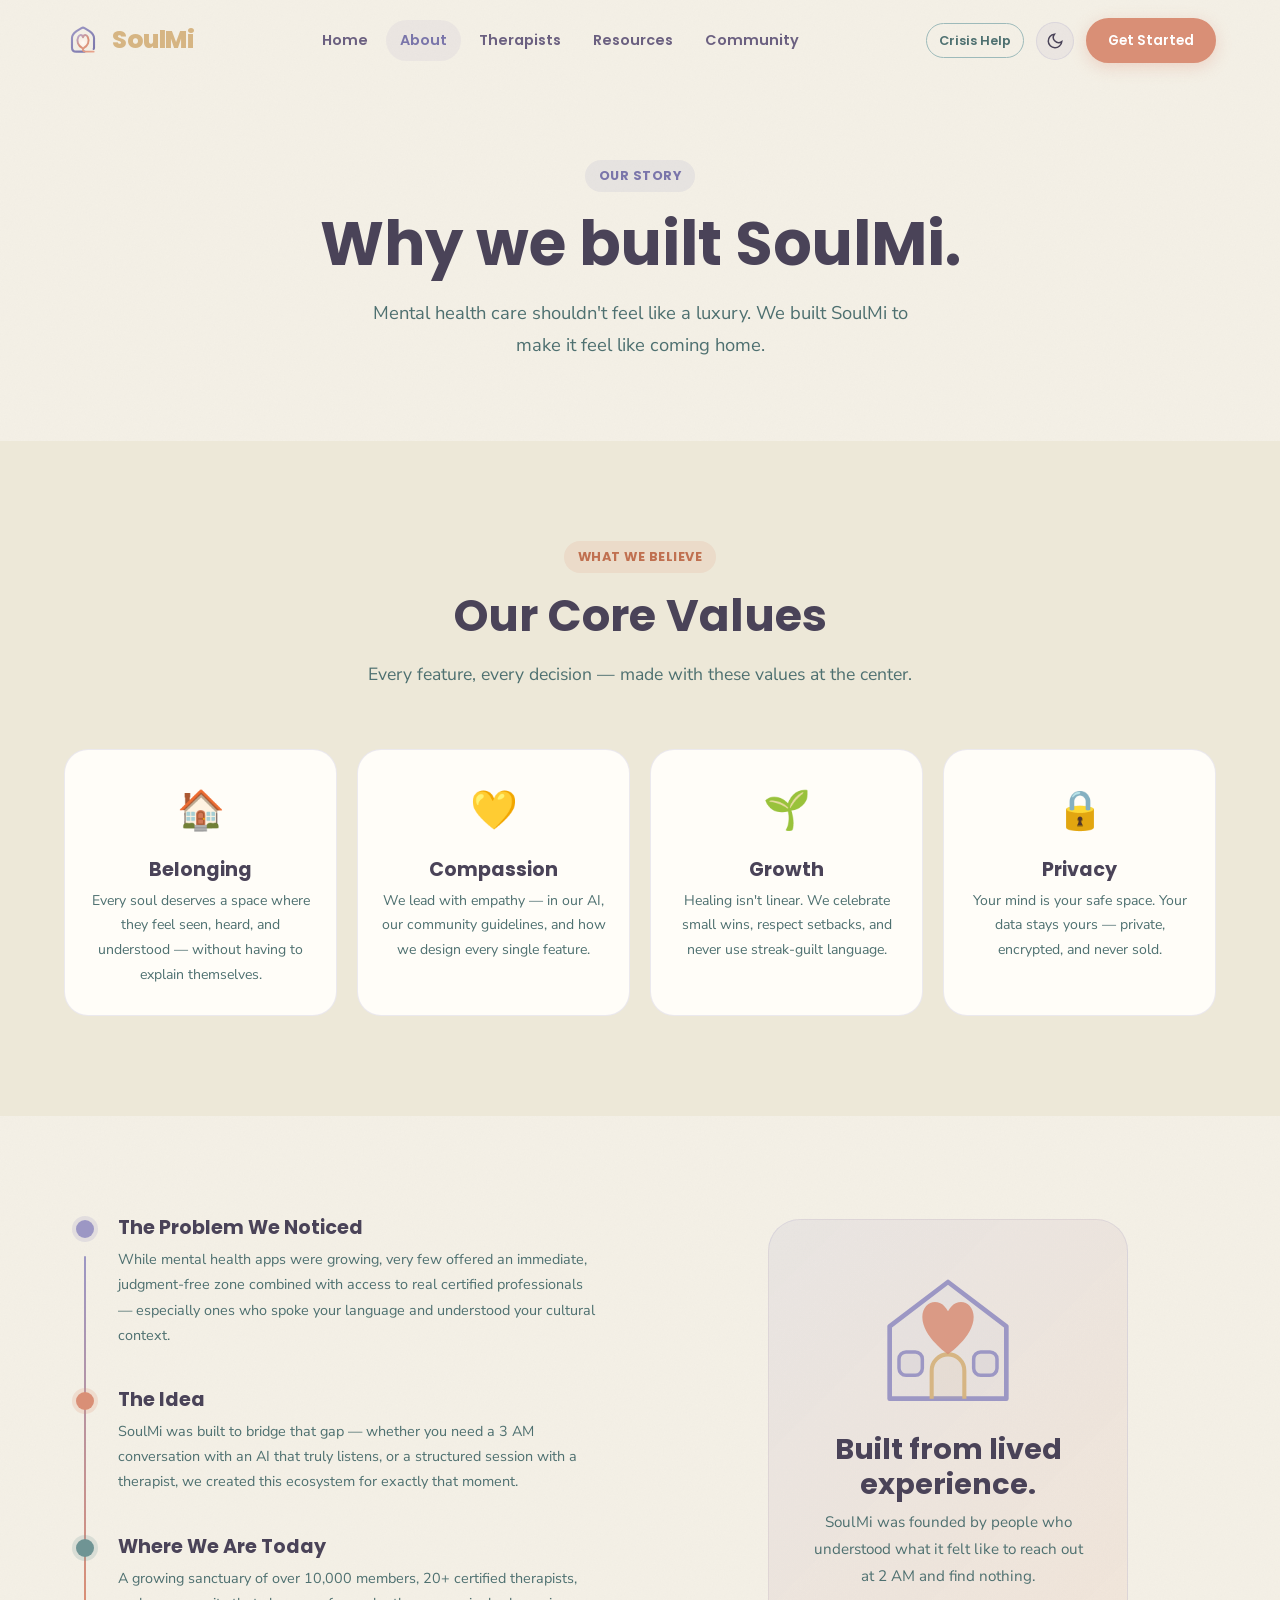
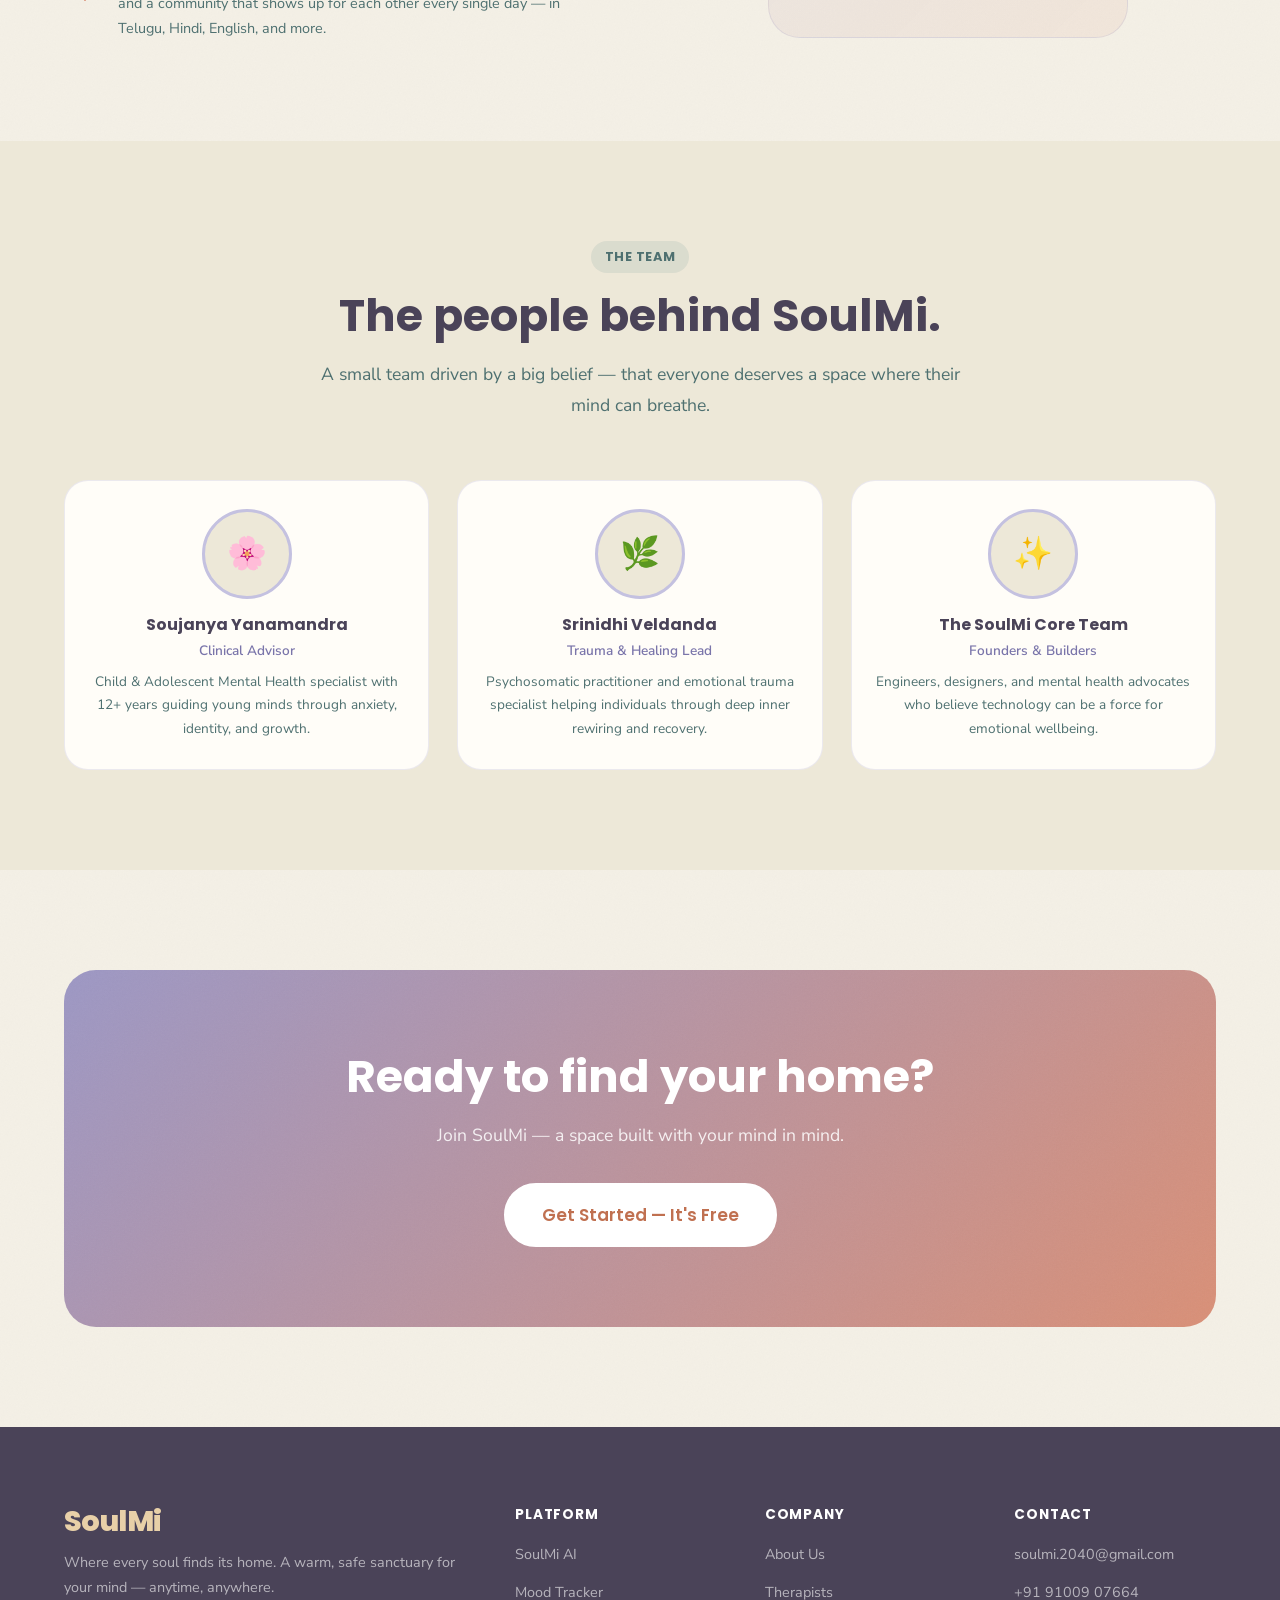
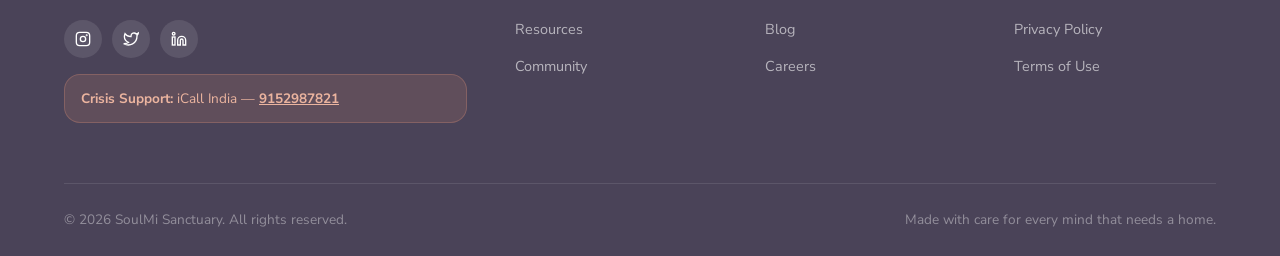
==== commit d318bfec: "Update brand logo to match design asset and remove trailing period from SoulMi name" ====
--- a/about.html
+++ b/about.html
@@ -14,12 +14,8 @@
         <div class="container">
             <div class="nav-inner">
                 <a href="index.html" class="nav-logo">
-                    <svg class="nav-logo-icon" viewBox="0 0 40 40" fill="none" xmlns="http://www.w3.org/2000/svg">
-                        <path d="M20 4L3 17v21h34V17L20 4z" stroke="#9C97C4" stroke-width="2.5" stroke-linejoin="round" fill="rgba(156,151,196,0.08)"/>
-                        <path d="M14 40V30a6 6 0 0 1 12 0v10" stroke="#D6B583" stroke-width="2" fill="rgba(214,181,131,0.1)"/>
-                        <path d="M20 24s-7-5-7-10c0-3.3 2.7-5 5.5-4 1 .3 1.3 1 1.5 1.5.2-.5.5-1.2 1.5-1.5C24.3 9 27 10.7 27 14c0 5-7 10-7 10z" fill="#D98F76" opacity="0.9"/>
-                    </svg>
-                    <span class="nav-logo-text">SoulMi.</span>
+                    <img src="images/logo.svg" alt="SoulMi Logo" class="nav-logo-icon">
+                    <span class="nav-logo-text">SoulMi</span>
                 </a>
                 <nav class="nav-links">
                     <a href="index.html">Home</a>
@@ -187,7 +183,7 @@
         <div class="container">
             <div class="footer-grid">
                 <div class="footer-brand">
-                    <span class="nav-logo-text">SoulMi.</span>
+                    <span class="nav-logo-text">SoulMi</span>
                     <p>Where every soul finds its home. A warm, safe sanctuary for your mind — anytime, anywhere.</p>
                     <div class="footer-social">
                         <a href="#" class="social-btn" aria-label="Instagram"><svg viewBox="0 0 24 24" fill="none" stroke="currentColor" stroke-width="2"><rect x="2" y="2" width="20" height="20" rx="5"/><circle cx="12" cy="12" r="4"/><circle cx="17.5" cy="6.5" r="0.5" fill="currentColor"/></svg></a>
@@ -212,7 +208,7 @@
                     <ul>
                         <li><a href="about.html">About Us</a></li>
                         <li><a href="therapists.html">Therapists</a></li>
-                        <li><a href="#">Blog</a></li>
+                        <li><a href="blog.html">Blog</a></li>
                         <li><a href="#">Careers</a></li>
                     </ul>
                 </div>
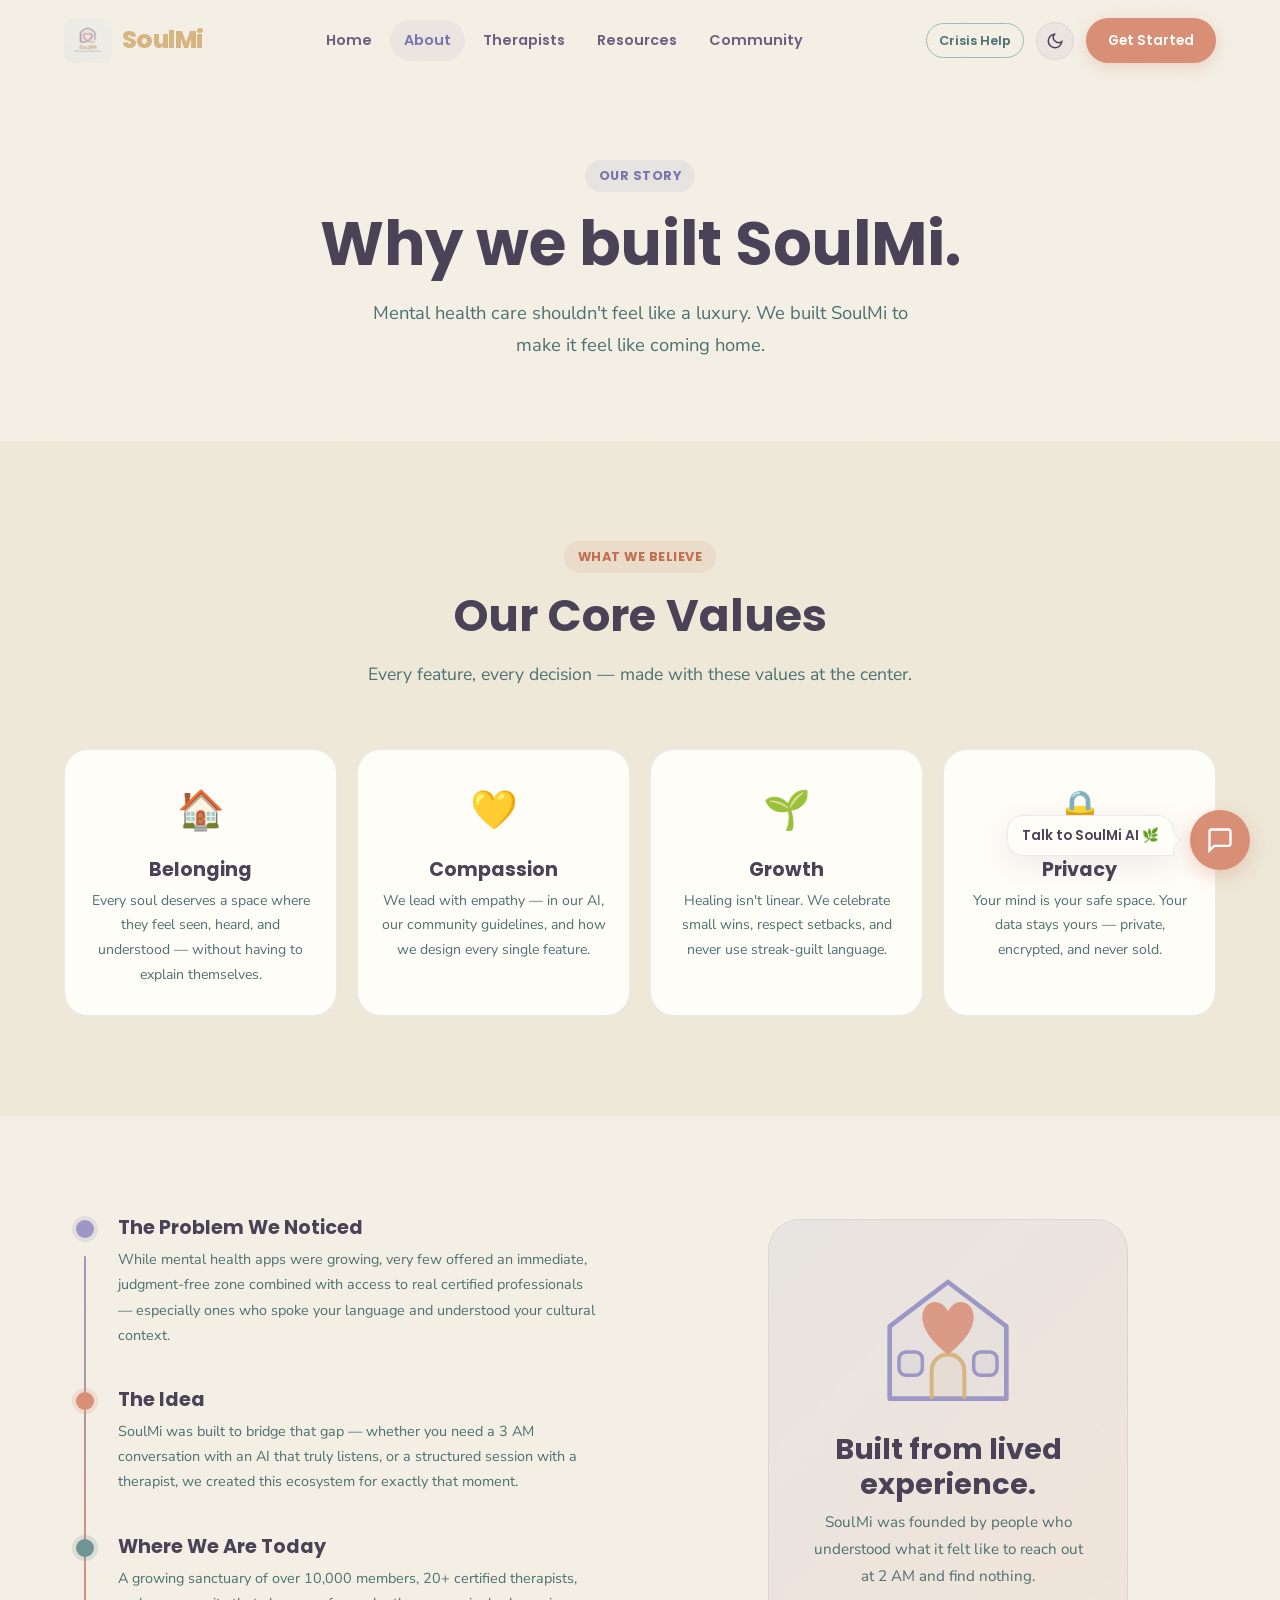
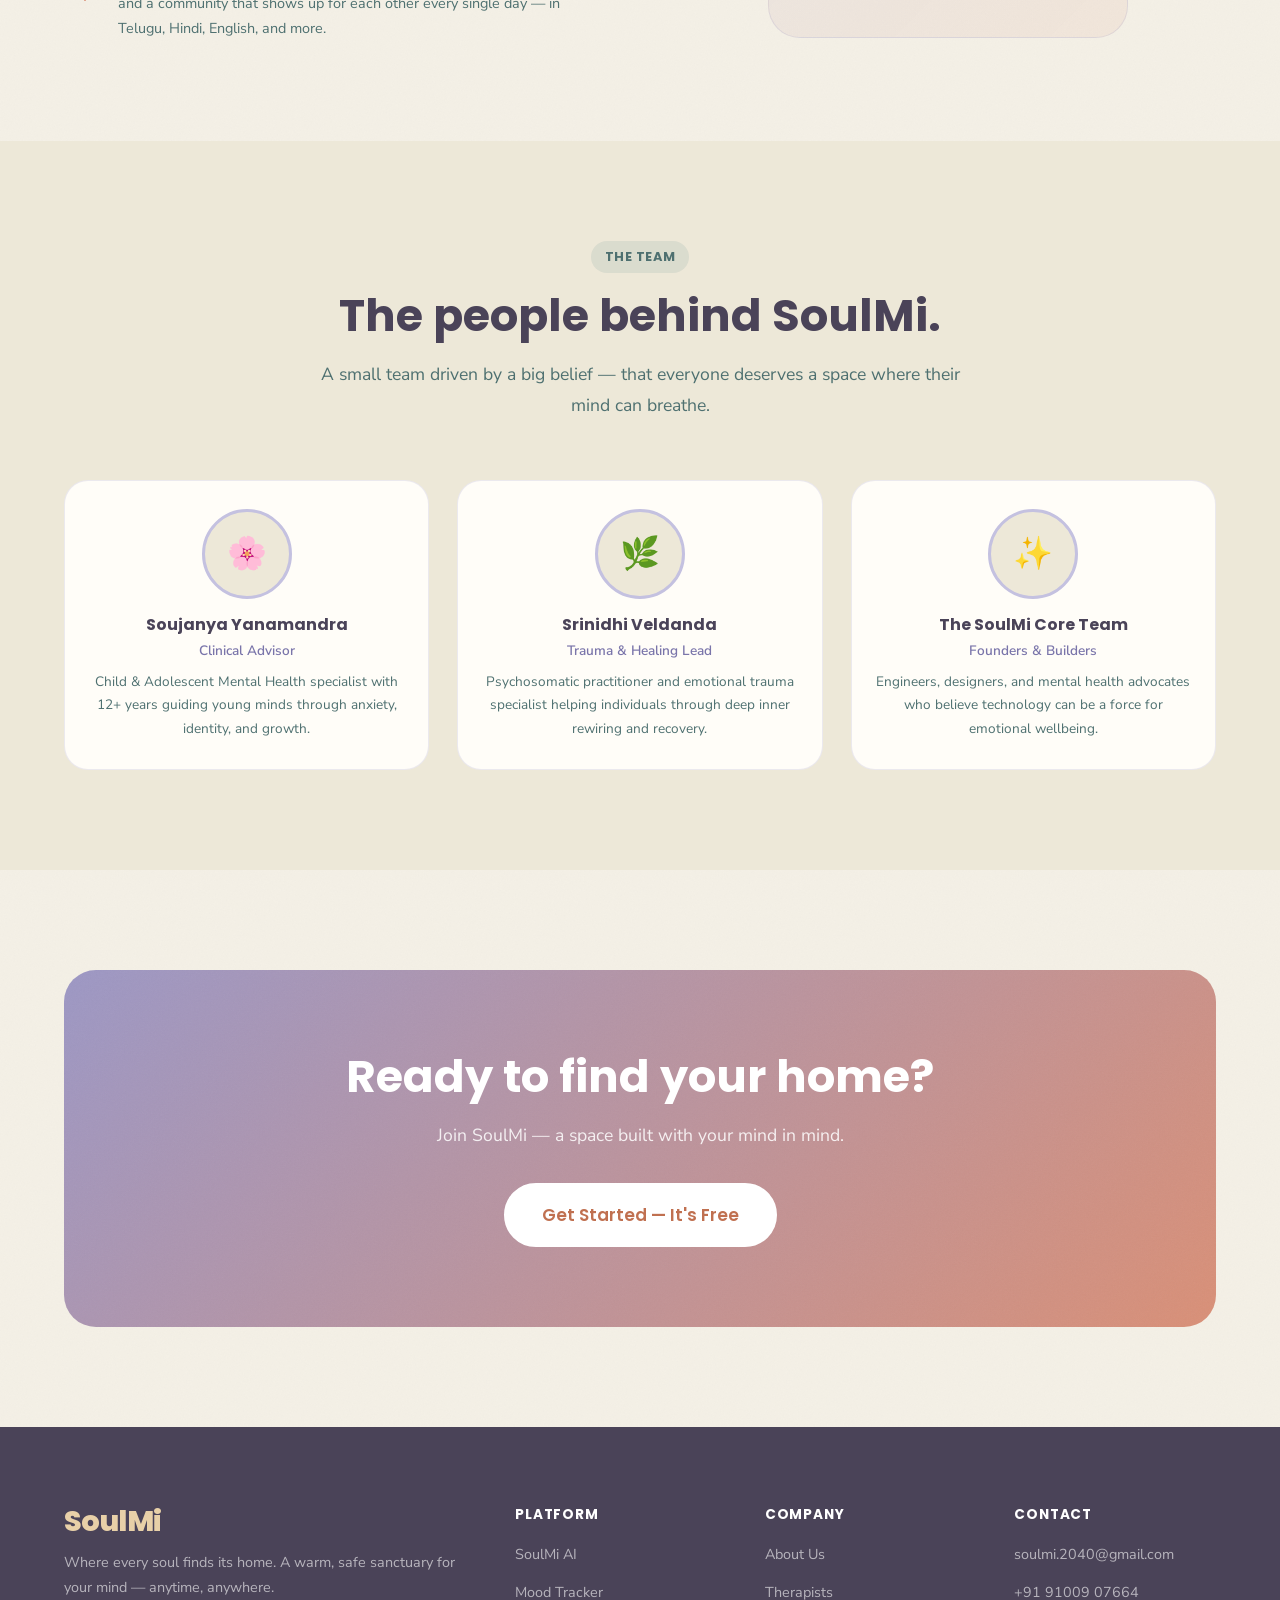
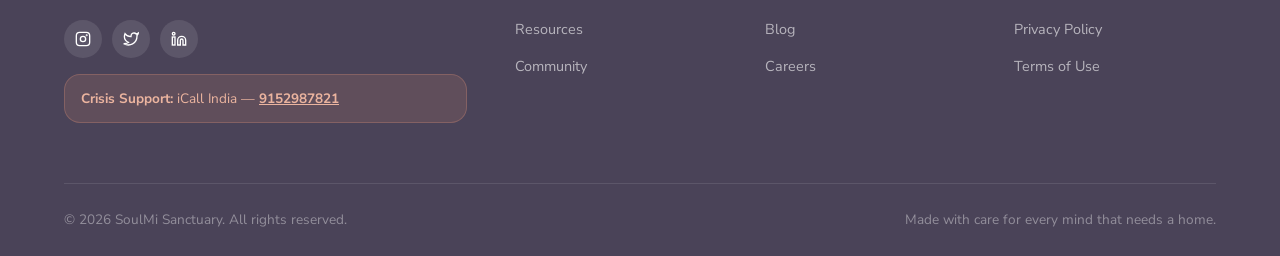
==== commit ee7df0b5: "feat: style resources modal overlay, increase chatbot z-index, and add visual tooltip badge to chatb" ====
--- a/about.html
+++ b/about.html
@@ -14,7 +14,7 @@
         <div class="container">
             <div class="nav-inner">
                 <a href="index.html" class="nav-logo">
-                    <img src="images/logo.svg" alt="SoulMi Logo" class="nav-logo-icon">
+                    <img src="images/soulmi-logo.jpeg" alt="SoulMi Logo" class="nav-logo-icon">
                     <span class="nav-logo-text">SoulMi</span>
                 </a>
                 <nav class="nav-links">
@@ -250,6 +250,30 @@
         </div>
     </nav>
 
+    <!-- ======= AI CHAT WIDGET ======= -->
+    <div class="chat-widget">
+        <div class="chat-tooltip">Talk to SoulMi AI 🌿</div>
+        <button id="chat-toggle" class="chat-btn" aria-label="Open SoulMi AI chat">
+            <svg viewBox="0 0 24 24" fill="none" stroke="currentColor" stroke-width="2"><path d="M21 15a2 2 0 0 1-2 2H7l-4 4V5a2 2 0 0 1 2-2h14a2 2 0 0 1 2 2z"/></svg>
+        </button>
+        <div class="chat-window" id="chat-window" role="dialog" aria-label="SoulMi AI Chat">
+            <div class="chat-header">
+                <div class="chat-title">
+                    <div class="online-dot"></div> SoulMi AI
+                </div>
+                <button id="close-chat" aria-label="Close chat">×</button>
+            </div>
+            <div class="chat-body" id="chat-body">
+                <div class="message ai-msg">Hi there. I'm SoulMi. This is a safe space — no judgment, just care. How are you feeling right now?</div>
+            </div>
+            <div class="chat-input">
+                <input type="text" id="chat-input-field" placeholder="Type a message..." aria-label="Chat message">
+                <button id="send-btn">Send</button>
+            </div>
+        </div>
+    </div>
+
+    <script src="config.js"></script>
     <script src="script.js"></script>
 </body>
 </html>
--- a/style.css
+++ b/style.css
@@ -1,2524 +1,2798 @@
-/* ============================================
-   SoulMi Design System v2.0
-   Brand: Warm, calm, safe, gently optimistic
-   ============================================ */
-
-/* --- Google Fonts Import --- */
-@import url('https://fonts.googleapis.com/css2?family=Poppins:wght@300;400;500;600;700;800&family=Nunito+Sans:wght@300;400;600;700&display=swap');
-
-/* --- CSS Custom Properties --- */
-:root {
-  /* Brand Colors */
-  --cream:        #F4F0E6;
-  --cream-dark:   #EDE8D8;
-  --lavender:     #9C97C4;
-  --lavender-light: #C4C1E0;
-  --lavender-dark:  #7A75AA;
-  --terracotta:   #D98F76;
-  --terracotta-light: #EBB49F;
-  --terracotta-dark:  #C07050;
-  --sage:         #6F9494;
-  --sage-light:   #9DBABA;
-  --sage-dark:    #4E7070;
-  --gold:         #D6B583;
-  --gold-light:   #E8D0A8;
-  --gold-dark:    #B89060;
-  --charcoal:     #4A4358;
-  --charcoal-light: #6B6080;
-
-  /* Semantic Colors */
-  --bg:           var(--cream);
-  --bg-card:      #FFFDF8;
-  --text-primary: var(--charcoal);
-  --text-secondary: var(--sage-dark);
-  --text-muted:   #8A849A;
-  --border:       rgba(156, 151, 196, 0.2);
-  --shadow-sm:    0 2px 12px rgba(74, 67, 88, 0.06);
-  --shadow-md:    0 8px 32px rgba(74, 67, 88, 0.10);
-  --shadow-lg:    0 20px 60px rgba(74, 67, 88, 0.12);
-
-  /* Typography */
-  --font-head:    'Poppins', sans-serif;
-  --font-body:    'Nunito Sans', sans-serif;
-
-  /* Spacing */
-  --radius-sm:    10px;
-  --radius-md:    16px;
-  --radius-lg:    24px;
-  --radius-xl:    32px;
-  --radius-pill:  999px;
-
-  /* Transitions */
-  --ease:         cubic-bezier(0.25, 0.8, 0.25, 1);
-  --transition:   all 0.35s var(--ease);
-}
-
-/* --- Reset & Base --- */
-*, *::before, *::after { margin: 0; padding: 0; box-sizing: border-box; }
-
-html {
-  scroll-behavior: smooth;
-  font-size: 16px;
-}
-
-html, body {
-  overflow-x: hidden;
-  max-width: 100vw;
-  width: 100%;
-}
-
-body {
-  font-family: var(--font-body);
-  background-color: var(--bg);
-  color: var(--text-primary);
-  line-height: 1.7;
-  font-size: 1rem;
-  /* Subtle paper grain texture */
-  background-image: url("data:image/svg+xml,%3Csvg xmlns='http://www.w3.org/2000/svg' width='300' height='300'%3E%3Cfilter id='noise'%3E%3CfeTurbulence type='fractalNoise' baseFrequency='0.65' numOctaves='3' stitchTiles='stitch'/%3E%3CfeColorMatrix type='saturate' values='0'/%3E%3C/filter%3E%3Crect width='300' height='300' filter='url(%23noise)' opacity='0.03'/%3E%3C/svg%3E");
-}
-
-img { max-width: 100%; height: auto; display: block; }
-a { text-decoration: none; color: inherit; }
-button { font-family: var(--font-body); cursor: pointer; }
-ul, ol { list-style: none; }
-
-/* --- Typography Scale --- */
-h1, h2, h3, h4, h5 {
-  font-family: var(--font-head);
-  color: var(--charcoal);
-  line-height: 1.2;
-  font-weight: 700;
-}
-
-h1 { font-size: clamp(2.2rem, 5vw, 3.8rem); }
-h2 { font-size: clamp(1.8rem, 4vw, 2.8rem); }
-h3 { font-size: clamp(1.3rem, 3vw, 1.8rem); }
-h4 { font-size: 1.2rem; }
-
-p { color: var(--text-secondary); line-height: 1.75; }
-
-/* ============================================
-   LAYOUT UTILITIES
-   ============================================ */
-
-.container {
-  max-width: 1200px;
-  margin: 0 auto;
-  padding: 0 24px;
-}
-
-.section {
-  padding: 100px 0;
-}
-
-.section-sm {
-  padding: 60px 0;
-}
-
-.section-header {
-  text-align: center;
-  max-width: 640px;
-  margin: 0 auto 60px;
-}
-
-.section-header .chip {
-  margin-bottom: 16px;
-}
-
-.section-header h2 {
-  margin-bottom: 16px;
-}
-
-.section-header p {
-  font-size: 1.1rem;
-}
-
-/* ============================================
-   COMPONENTS
-   ============================================ */
-
-/* --- Chip / Badge --- */
-.chip {
-  display: inline-flex;
-  align-items: center;
-  gap: 6px;
-  padding: 5px 14px;
-  border-radius: var(--radius-pill);
-  font-size: 0.8rem;
-  font-weight: 700;
-  font-family: var(--font-head);
-  letter-spacing: 0.04em;
-  text-transform: uppercase;
-}
-
-.chip-lavender { background: rgba(156, 151, 196, 0.15); color: var(--lavender-dark); }
-.chip-terracotta { background: rgba(217, 143, 118, 0.15); color: var(--terracotta-dark); }
-.chip-sage { background: rgba(111, 148, 148, 0.15); color: var(--sage-dark); }
-.chip-gold { background: rgba(214, 181, 131, 0.2); color: var(--gold-dark); }
-
-/* --- Buttons --- */
-.btn {
-  display: inline-flex;
-  align-items: center;
-  justify-content: center;
-  gap: 8px;
-  padding: 13px 28px;
-  border-radius: var(--radius-pill);
-  font-family: var(--font-head);
-  font-weight: 600;
-  font-size: 0.95rem;
-  border: 2px solid transparent;
-  transition: var(--transition);
-  white-space: nowrap;
-  cursor: pointer;
-  text-decoration: none;
-}
-
-.btn-primary {
-  background: var(--terracotta);
-  color: white;
-  border-color: var(--terracotta);
-  box-shadow: 0 4px 16px rgba(217, 143, 118, 0.3);
-}
-
-.btn-primary:hover {
-  background: var(--terracotta-dark);
-  border-color: var(--terracotta-dark);
-  transform: translateY(-2px);
-  box-shadow: 0 8px 24px rgba(217, 143, 118, 0.4);
-}
-
-.btn-secondary {
-  background: transparent;
-  color: var(--lavender-dark);
-  border-color: var(--lavender);
-}
-
-.btn-secondary:hover {
-  background: rgba(156, 151, 196, 0.1);
-  transform: translateY(-2px);
-}
-
-.btn-ghost {
-  background: transparent;
-  color: var(--charcoal);
-  border-color: var(--border);
-}
-
-.btn-ghost:hover {
-  background: var(--cream-dark);
-}
-
-.btn-sm {
-  padding: 9px 20px;
-  font-size: 0.85rem;
-}
-
-.btn-lg {
-  padding: 16px 36px;
-  font-size: 1.05rem;
-}
-
-/* --- Card --- */
-.card {
-  background: var(--bg-card);
-  border: 1px solid var(--border);
-  border-radius: var(--radius-lg);
-  box-shadow: var(--shadow-sm);
-  transition: var(--transition);
-  overflow: hidden;
-}
-
-.card:hover {
-  transform: translateY(-6px);
-  box-shadow: var(--shadow-md);
-}
-
-.card-body {
-  padding: 28px;
-}
-
-/* --- Tag Pills --- */
-.tag {
-  display: inline-block;
-  padding: 4px 12px;
-  border-radius: var(--radius-pill);
-  font-size: 0.78rem;
-  font-weight: 700;
-  font-family: var(--font-head);
-}
-
-.tag-anxiety { background: rgba(217, 143, 118, 0.12); color: var(--terracotta-dark); }
-.tag-mindfulness { background: rgba(111, 148, 148, 0.12); color: var(--sage-dark); }
-.tag-sleep { background: rgba(156, 151, 196, 0.12); color: var(--lavender-dark); }
-.tag-relationships { background: rgba(214, 181, 131, 0.15); color: var(--gold-dark); }
-.tag-self-esteem { background: rgba(217, 143, 118, 0.12); color: var(--terracotta-dark); }
-.tag-community { background: rgba(111, 148, 148, 0.12); color: var(--sage-dark); }
-
-/* --- Form Inputs --- */
-.form-group {
-  display: flex;
-  flex-direction: column;
-  gap: 8px;
-}
-
-.form-group label {
-  font-family: var(--font-head);
-  font-size: 0.9rem;
-  font-weight: 600;
-  color: var(--charcoal);
-}
-
-.form-group input,
-.form-group select,
-.form-group textarea {
-  width: 100%;
-  padding: 14px 18px;
-  border-radius: var(--radius-md);
-  border: 1.5px solid var(--border);
-  background: var(--cream);
-  color: var(--charcoal);
-  font-family: var(--font-body);
-  font-size: 1rem;
-  outline: none;
-  transition: var(--transition);
-}
-
-.form-group input:focus,
-.form-group select:focus,
-.form-group textarea:focus {
-  border-color: var(--lavender);
-  background: white;
-  box-shadow: 0 0 0 4px rgba(156, 151, 196, 0.12);
-}
-
-.form-group input::placeholder {
-  color: var(--text-muted);
-}
-
-/* ============================================
-   SCROLL REVEAL
-   ============================================ */
-.reveal {
-  opacity: 0;
-  transform: translateY(28px);
-  transition: opacity 0.7s var(--ease), transform 0.7s var(--ease);
-}
-
-.reveal.active {
-  opacity: 1;
-  transform: translateY(0);
-}
-
-.reveal-delay-1 { transition-delay: 0.1s; }
-.reveal-delay-2 { transition-delay: 0.2s; }
-.reveal-delay-3 { transition-delay: 0.3s; }
-
-/* ============================================
-   NAVIGATION
-   ============================================ */
-#navbar {
-  position: fixed;
-  top: 0;
-  left: 0;
-  right: 0;
-  z-index: 1000;
-  padding: 18px 0;
-  transition: var(--transition);
-}
-
-#navbar.scrolled {
-  background: rgba(244, 240, 230, 0.92);
-  backdrop-filter: blur(16px);
-  -webkit-backdrop-filter: blur(16px);
-  box-shadow: 0 2px 20px rgba(74, 67, 88, 0.07);
-  padding: 12px 0;
-}
-
-.nav-inner {
-  display: flex;
-  align-items: center;
-  justify-content: space-between;
-  gap: 24px;
-}
-
-/* Logo */
-.nav-logo {
-  display: flex;
-  align-items: center;
-  gap: 10px;
-  text-decoration: none;
-  flex-shrink: 0;
-}
-
-.nav-logo-icon {
-  width: 38px;
-  height: 38px;
-  flex-shrink: 0;
-}
-
-.nav-logo-text {
-  font-family: var(--font-head);
-  font-size: 1.55rem;
-  font-weight: 800;
-  color: var(--gold);
-  letter-spacing: -0.02em;
-  line-height: 1;
-}
-
-/* Nav Links */
-.nav-links {
-  display: flex;
-  align-items: center;
-  gap: 4px;
-}
-
-.nav-links a {
-  font-family: var(--font-head);
-  font-size: 0.9rem;
-  font-weight: 600;
-  color: var(--charcoal-light);
-  padding: 8px 14px;
-  border-radius: var(--radius-pill);
-  transition: var(--transition);
-}
-
-.nav-links a:hover,
-.nav-links a.active {
-  color: var(--lavender-dark);
-  background: rgba(156, 151, 196, 0.1);
-}
-
-/* Nav Actions */
-.nav-actions {
-  display: flex;
-  align-items: center;
-  gap: 12px;
-  flex-shrink: 0;
-}
-
-.crisis-link {
-  font-family: var(--font-head);
-  font-size: 0.8rem;
-  font-weight: 600;
-  color: var(--sage-dark);
-  padding: 6px 12px;
-  border-radius: var(--radius-pill);
-  border: 1px solid var(--sage-light);
-  transition: var(--transition);
-}
-
-.crisis-link:hover {
-  background: var(--sage-light);
-  color: white;
-}
-
-/* Mobile Hamburger */
-.nav-hamburger {
-  display: none;
-  flex-direction: column;
-  gap: 5px;
-  background: none;
-  border: none;
-  padding: 4px;
-  cursor: pointer;
-}
-
-.nav-hamburger span {
-  display: block;
-  width: 24px;
-  height: 2px;
-  background: var(--charcoal);
-  border-radius: 2px;
-  transition: var(--transition);
-}
-
-/* Mobile Menu */
-.nav-mobile-menu {
-  display: none;
-  position: fixed;
-  inset: 0;
-  background: rgba(244, 240, 230, 0.98);
-  backdrop-filter: blur(20px);
-  z-index: 999;
-  flex-direction: column;
-  align-items: center;
-  justify-content: center;
-  gap: 20px;
-}
-
-.nav-mobile-menu.open {
-  display: flex;
-}
-
-.nav-mobile-menu a {
-  font-family: var(--font-head);
-  font-size: 1.8rem;
-  font-weight: 700;
-  color: var(--charcoal);
-  transition: var(--transition);
-}
-
-.nav-mobile-menu a:hover {
-  color: var(--lavender-dark);
-}
-
-.nav-mobile-close {
-  position: absolute;
-  top: 24px;
-  right: 24px;
-  background: none;
-  border: none;
-  font-size: 2rem;
-  color: var(--charcoal);
-  cursor: pointer;
-}
-
-/* ============================================
-   MOBILE BOTTOM NAV
-   ============================================ */
-.bottom-nav {
-  display: none;
-  position: fixed;
-  bottom: 0;
-  left: 0;
-  right: 0;
-  background: rgba(244, 240, 230, 0.96);
-  backdrop-filter: blur(16px);
-  border-top: 1px solid var(--border);
-  padding: 10px 0 env(safe-area-inset-bottom, 10px);
-  z-index: 900;
-}
-
-.bottom-nav-inner {
-  display: flex;
-  justify-content: space-around;
-  align-items: center;
-}
-
-.bottom-nav-item {
-  display: flex;
-  flex-direction: column;
-  align-items: center;
-  gap: 3px;
-  padding: 6px 16px;
-  border-radius: var(--radius-md);
-  color: var(--text-muted);
-  font-size: 0.7rem;
-  font-family: var(--font-head);
-  font-weight: 600;
-  transition: var(--transition);
-  text-decoration: none;
-}
-
-.bottom-nav-item svg {
-  width: 22px;
-  height: 22px;
-}
-
-.bottom-nav-item.active,
-.bottom-nav-item:hover {
-  color: var(--lavender-dark);
-}
-
-/* ============================================
-   HERO SECTION
-   ============================================ */
-.hero {
-  min-height: 100vh;
-  display: flex;
-  align-items: center;
-  position: relative;
-  overflow: hidden;
-  padding: 140px 0 80px;
-}
-
-.hero-bg {
-  position: absolute;
-  inset: 0;
-  z-index: 0;
-  overflow: hidden;
-}
-
-.hero-blob {
-  position: absolute;
-  border-radius: 50%;
-  filter: blur(80px);
-  opacity: 0.35;
-  animation: blobFloat 12s ease-in-out infinite alternate;
-}
-
-.hero-blob-1 {
-  width: 500px;
-  height: 500px;
-  background: var(--lavender);
-  top: -10%;
-  right: -5%;
-  animation-delay: 0s;
-}
-
-.hero-blob-2 {
-  width: 400px;
-  height: 400px;
-  background: var(--terracotta);
-  bottom: 5%;
-  left: -8%;
-  animation-delay: 3s;
-}
-
-.hero-blob-3 {
-  width: 300px;
-  height: 300px;
-  background: var(--sage);
-  top: 30%;
-  left: 30%;
-  animation-delay: 6s;
-  opacity: 0.2;
-}
-
-@keyframes blobFloat {
-  0% { transform: translate(0, 0) scale(1); }
-  100% { transform: translate(40px, 30px) scale(1.08); }
-}
-
-.hero-inner {
-  position: relative;
-  z-index: 1;
-  display: grid;
-  grid-template-columns: 1fr 1fr;
-  gap: 60px;
-  align-items: center;
-}
-
-.hero-content {
-  display: flex;
-  flex-direction: column;
-  gap: 24px;
-}
-
-.hero-tagline-chip {
-  align-self: flex-start;
-}
-
-.hero h1 {
-  font-size: clamp(2.4rem, 5vw, 4rem);
-  font-weight: 800;
-  color: var(--charcoal);
-  line-height: 1.15;
-  letter-spacing: -0.03em;
-}
-
-.hero h1 .text-gold {
-  color: var(--gold);
-}
-
-.hero h1 .text-lavender {
-  color: var(--lavender-dark);
-}
-
-.hero-sub {
-  font-size: 1.15rem;
-  color: var(--text-secondary);
-  max-width: 480px;
-}
-
-.hero-ctas {
-  display: flex;
-  gap: 14px;
-  flex-wrap: wrap;
-}
-
-/* Hero Visual */
-.hero-visual {
-  display: flex;
-  justify-content: center;
-  align-items: center;
-  position: relative;
-  min-height: 460px;
-}
-
-.hero-logo-wrap {
-  position: relative;
-  display: flex;
-  justify-content: center;
-  align-items: center;
-}
-
-.hero-logo-glow {
-  position: absolute;
-  width: 340px;
-  height: 340px;
-  border-radius: 50%;
-  background: radial-gradient(circle, rgba(217,143,118,0.28) 0%, rgba(156,151,196,0.2) 50%, transparent 70%);
-  animation: heartbeat 4s ease-in-out infinite;
-}
-
-@keyframes heartbeat {
-  0%, 100% { transform: scale(1); opacity: 0.7; }
-  50% { transform: scale(1.06); opacity: 1; }
-}
-
-.hero-logo-img {
-  width: 280px;
-  height: 280px;
-  object-fit: contain;
-  position: relative;
-  z-index: 1;
-  animation: floatLogo 6s ease-in-out infinite;
-  /* If logo image not yet available, show SVG fallback */
-}
-
-@keyframes floatLogo {
-  0%, 100% { transform: translateY(0); }
-  50% { transform: translateY(-16px); }
-}
-
-/* Floating cards on hero */
-.hero-float-card {
-  position: absolute;
-  background: rgba(255, 253, 248, 0.85);
-  backdrop-filter: blur(12px);
-  border: 1px solid var(--border);
-  border-radius: var(--radius-md);
-  padding: 14px 18px;
-  box-shadow: var(--shadow-md);
-  display: flex;
-  align-items: center;
-  gap: 12px;
-  animation: float 6s ease-in-out infinite;
-  white-space: nowrap;
-}
-
-.hero-float-card:nth-child(3) { top: 8%; right: -5%; animation-delay: 1s; }
-.hero-float-card:nth-child(4) { bottom: 12%; left: -8%; animation-delay: 3.5s; }
-
-@keyframes float {
-  0%, 100% { transform: translateY(0); }
-  50% { transform: translateY(-12px); }
-}
-
-.float-card-icon {
-  width: 40px;
-  height: 40px;
-  border-radius: 50%;
-  display: flex;
-  align-items: center;
-  justify-content: center;
-  flex-shrink: 0;
-}
-
-.float-card-icon-lavender { background: rgba(156, 151, 196, 0.2); color: var(--lavender-dark); }
-.float-card-icon-terracotta { background: rgba(217, 143, 118, 0.2); color: var(--terracotta-dark); }
-.float-card-icon-sage { background: rgba(111, 148, 148, 0.2); color: var(--sage-dark); }
-
-.float-card-text h5 {
-  font-size: 0.9rem;
-  color: var(--charcoal);
-  font-family: var(--font-head);
-}
-
-.float-card-text p {
-  font-size: 0.8rem;
-  color: var(--text-muted);
-}
-
-/* ============================================
-   TRUST STRIP
-   ============================================ */
-.trust-strip {
-  background: var(--cream-dark);
-  border-top: 1px solid var(--border);
-  border-bottom: 1px solid var(--border);
-  padding: 28px 0;
-}
-
-.trust-strip-inner {
-  display: flex;
-  align-items: center;
-  justify-content: center;
-  flex-wrap: wrap;
-  gap: 40px;
-}
-
-.trust-item {
-  display: flex;
-  align-items: center;
-  gap: 10px;
-}
-
-.trust-icon {
-  width: 36px;
-  height: 36px;
-  border-radius: 50%;
-  background: white;
-  display: flex;
-  align-items: center;
-  justify-content: center;
-  box-shadow: var(--shadow-sm);
-  color: var(--lavender-dark);
-  flex-shrink: 0;
-}
-
-.trust-icon svg { width: 18px; height: 18px; }
-
-.trust-item strong {
-  font-family: var(--font-head);
-  font-size: 1.1rem;
-  color: var(--charcoal);
-  display: block;
-  line-height: 1;
-}
-
-.trust-item span {
-  font-size: 0.8rem;
-  color: var(--text-muted);
-}
-
-.trust-divider {
-  width: 1px;
-  height: 32px;
-  background: var(--border);
-}
-
-/* ============================================
-   VALUE PILLARS (Bento Grid)
-   ============================================ */
-.pillars-grid {
-  display: grid;
-  grid-template-columns: repeat(3, 1fr);
-  gap: 24px;
-}
-
-.pillar-card {
-  background: var(--bg-card);
-  border: 1px solid var(--border);
-  border-radius: var(--radius-xl);
-  padding: 36px 28px;
-  text-align: center;
-  transition: var(--transition);
-}
-
-.pillar-card:hover {
-  transform: translateY(-8px);
-  box-shadow: var(--shadow-md);
-}
-
-.pillar-icon {
-  width: 64px;
-  height: 64px;
-  border-radius: var(--radius-lg);
-  display: flex;
-  align-items: center;
-  justify-content: center;
-  margin: 0 auto 20px;
-}
-
-.pillar-icon svg { width: 30px; height: 30px; }
-.pillar-icon-lavender { background: rgba(156, 151, 196, 0.15); color: var(--lavender-dark); }
-.pillar-icon-terracotta { background: rgba(217, 143, 118, 0.15); color: var(--terracotta-dark); }
-.pillar-icon-sage { background: rgba(111, 148, 148, 0.15); color: var(--sage-dark); }
-
-.pillar-card h3 {
-  margin-bottom: 12px;
-  font-size: 1.25rem;
-}
-
-.pillar-card p {
-  font-size: 0.95rem;
-  margin-bottom: 20px;
-}
-
-.pillar-link {
-  font-family: var(--font-head);
-  font-size: 0.9rem;
-  font-weight: 600;
-  color: var(--lavender-dark);
-  display: inline-flex;
-  align-items: center;
-  gap: 5px;
-  transition: var(--transition);
-}
-
-.pillar-link:hover { color: var(--terracotta-dark); gap: 8px; }
-
-/* ============================================
-   COMMUNITY SPOTLIGHT
-   ============================================ */
-.spotlight-grid {
-  display: grid;
-  grid-template-columns: repeat(3, 1fr);
-  gap: 20px;
-}
-
-.spotlight-card {
-  background: var(--bg-card);
-  border: 1px solid var(--border);
-  border-radius: var(--radius-lg);
-  padding: 24px;
-  transition: var(--transition);
-}
-
-.spotlight-card:hover {
-  transform: translateY(-5px);
-  box-shadow: var(--shadow-md);
-}
-
-.spotlight-header {
-  display: flex;
-  align-items: center;
-  gap: 12px;
-  margin-bottom: 14px;
-}
-
-.avatar {
-  width: 44px;
-  height: 44px;
-  border-radius: 50%;
-  display: flex;
-  align-items: center;
-  justify-content: center;
-  font-family: var(--font-head);
-  font-weight: 700;
-  font-size: 1.1rem;
-  color: white;
-  flex-shrink: 0;
-}
-
-.avatar-lavender { background: var(--lavender); }
-.avatar-terracotta { background: var(--terracotta); }
-.avatar-sage { background: var(--sage); }
-.avatar-gold { background: var(--gold); }
-
-.spotlight-name {
-  font-family: var(--font-head);
-  font-weight: 600;
-  font-size: 0.9rem;
-  color: var(--charcoal);
-  display: block;
-}
-
-.spotlight-time {
-  font-size: 0.78rem;
-  color: var(--text-muted);
-}
-
-.spotlight-card p {
-  font-size: 0.95rem;
-  color: var(--text-secondary);
-  margin-bottom: 14px;
-  line-height: 1.6;
-}
-
-.spotlight-footer {
-  display: flex;
-  align-items: center;
-  gap: 8px;
-}
-
-/* ============================================
-   FEATURED ARTICLES
-   ============================================ */
-.articles-grid {
-  display: grid;
-  grid-template-columns: repeat(3, 1fr);
-  gap: 24px;
-}
-
-.article-card {
-  background: var(--bg-card);
-  border: 1px solid var(--border);
-  border-radius: var(--radius-lg);
-  overflow: hidden;
-  transition: var(--transition);
-}
-
-.article-card:hover {
-  transform: translateY(-6px);
-  box-shadow: var(--shadow-md);
-}
-
-.article-thumb {
-  height: 180px;
-  display: flex;
-  align-items: center;
-  justify-content: center;
-  font-size: 3.5rem;
-}
-
-.article-thumb-lavender { background: linear-gradient(135deg, rgba(156,151,196,0.2), rgba(156,151,196,0.05)); }
-.article-thumb-terracotta { background: linear-gradient(135deg, rgba(217,143,118,0.2), rgba(217,143,118,0.05)); }
-.article-thumb-sage { background: linear-gradient(135deg, rgba(111,148,148,0.2), rgba(111,148,148,0.05)); }
-
-.article-body {
-  padding: 22px;
-}
-
-.article-body .tag { margin-bottom: 10px; }
-
-.article-body h4 {
-  font-size: 1.05rem;
-  margin-bottom: 8px;
-  color: var(--charcoal);
-  line-height: 1.4;
-}
-
-.article-body p {
-  font-size: 0.88rem;
-  color: var(--text-muted);
-  margin-bottom: 16px;
-}
-
-.article-meta {
-  display: flex;
-  align-items: center;
-  gap: 12px;
-  font-size: 0.78rem;
-  color: var(--text-muted);
-}
-
-/* ============================================
-   TESTIMONIALS
-   ============================================ */
-.testimonials-grid {
-  display: grid;
-  grid-template-columns: repeat(3, 1fr);
-  gap: 24px;
-}
-
-.testimonial-card {
-  background: var(--bg-card);
-  border: 1px solid var(--border);
-  border-radius: var(--radius-lg);
-  padding: 28px;
-  position: relative;
-}
-
-.testimonial-card::before {
-  content: '"';
-  font-family: var(--font-head);
-  font-size: 5rem;
-  color: var(--lavender-light);
-  position: absolute;
-  top: 10px;
-  left: 20px;
-  line-height: 1;
-  opacity: 0.6;
-}
-
-.testimonial-card p {
-  font-size: 0.95rem;
-  color: var(--charcoal-light);
-  font-style: italic;
-  margin-bottom: 20px;
-  padding-top: 24px;
-}
-
-.testimonial-author {
-  display: flex;
-  align-items: center;
-  gap: 12px;
-}
-
-.testimonial-author strong {
-  font-family: var(--font-head);
-  font-size: 0.9rem;
-  color: var(--charcoal);
-  display: block;
-}
-
-.testimonial-author span {
-  font-size: 0.78rem;
-  color: var(--text-muted);
-}
-
-/* ============================================
-   CTA BANNER
-   ============================================ */
-.cta-banner {
-  background: linear-gradient(135deg, var(--lavender) 0%, var(--terracotta) 100%);
-  border-radius: var(--radius-xl);
-  padding: 80px 60px;
-  text-align: center;
-  position: relative;
-  overflow: hidden;
-}
-
-.cta-banner::before {
-  content: '';
-  position: absolute;
-  inset: 0;
-  background: url("data:image/svg+xml,%3Csvg xmlns='http://www.w3.org/2000/svg' width='300' height='300'%3E%3Cfilter id='noise'%3E%3CfeTurbulence type='fractalNoise' baseFrequency='0.65' numOctaves='3' stitchTiles='stitch'/%3E%3CfeColorMatrix type='saturate' values='0'/%3E%3C/filter%3E%3Crect width='300' height='300' filter='url(%23noise)' opacity='0.05'/%3E%3C/svg%3E");
-}
-
-.cta-banner h2 {
-  color: white;
-  margin-bottom: 16px;
-  position: relative;
-}
-
-.cta-banner p {
-  color: rgba(255,255,255,0.85);
-  font-size: 1.1rem;
-  margin-bottom: 32px;
-  position: relative;
-}
-
-.cta-banner .btn-white {
-  background: white;
-  color: var(--terracotta-dark);
-  border-color: white;
-  position: relative;
-}
-
-.cta-banner .btn-white:hover {
-  background: var(--cream);
-  transform: translateY(-2px);
-  box-shadow: 0 8px 24px rgba(0,0,0,0.15);
-}
-
-/* ============================================
-   MARQUEE
-   ============================================ */
-.marquee-section {
-  padding: 28px 0;
-  background: var(--lavender);
-  overflow: hidden;
-  white-space: nowrap;
-}
-
-.marquee-track {
-  display: inline-flex;
-  gap: 0;
-  animation: marquee 30s linear infinite;
-}
-
-.marquee-track span {
-  display: inline-block;
-  padding: 0 40px;
-  font-family: var(--font-head);
-  font-size: 1rem;
-  font-weight: 600;
-  color: white;
-}
-
-.marquee-track .dot {
-  color: rgba(255,255,255,0.5);
-  padding: 0;
-}
-
-@keyframes marquee {
-  0% { transform: translateX(0); }
-  100% { transform: translateX(-50%); }
-}
-
-/* ============================================
-   FOOTER
-   ============================================ */
-footer {
-  background: var(--charcoal);
-  padding: 80px 0 0;
-  color: rgba(255,255,255,0.7);
-}
-
-.footer-grid {
-  display: grid;
-  grid-template-columns: 2fr 1fr 1fr 1fr;
-  gap: 48px;
-  padding-bottom: 60px;
-  border-bottom: 1px solid rgba(255,255,255,0.1);
-}
-
-.footer-brand .nav-logo-text {
-  color: var(--gold-light);
-  font-size: 1.8rem;
-  margin-bottom: 14px;
-  display: block;
-}
-
-.footer-brand p {
-  color: rgba(255,255,255,0.6);
-  font-size: 0.9rem;
-  margin-bottom: 20px;
-}
-
-.footer-social {
-  display: flex;
-  gap: 10px;
-}
-
-.social-btn {
-  width: 38px;
-  height: 38px;
-  border-radius: 50%;
-  background: rgba(255,255,255,0.1);
-  display: flex;
-  align-items: center;
-  justify-content: center;
-  color: white;
-  transition: var(--transition);
-}
-
-.social-btn:hover {
-  background: var(--lavender);
-}
-
-.social-btn svg { width: 16px; height: 16px; }
-
-.footer-col h5 {
-  font-family: var(--font-head);
-  font-size: 0.85rem;
-  font-weight: 700;
-  color: white;
-  letter-spacing: 0.06em;
-  text-transform: uppercase;
-  margin-bottom: 18px;
-}
-
-.footer-col ul {
-  display: flex;
-  flex-direction: column;
-  gap: 10px;
-}
-
-.footer-col ul li a {
-  color: rgba(255,255,255,0.6);
-  font-size: 0.9rem;
-  transition: var(--transition);
-}
-
-.footer-col ul li a:hover {
-  color: var(--lavender-light);
-}
-
-.footer-crisis {
-  background: rgba(217, 143, 118, 0.15);
-  border: 1px solid rgba(217, 143, 118, 0.3);
-  border-radius: var(--radius-md);
-  padding: 12px 16px;
-  margin-top: 16px;
-  font-size: 0.85rem;
-  color: var(--terracotta-light);
-}
-
-.footer-crisis a {
-  color: var(--terracotta-light);
-  font-weight: 700;
-  text-decoration: underline;
-}
-
-.footer-bottom {
-  padding: 24px 0;
-  display: flex;
-  align-items: center;
-  justify-content: space-between;
-  flex-wrap: wrap;
-  gap: 12px;
-}
-
-.footer-bottom p {
-  font-size: 0.85rem;
-  color: rgba(255,255,255,0.4);
-}
-
-/* ============================================
-   ABOUT PAGE
-   ============================================ */
-.page-hero {
-  padding: 160px 0 80px;
-  text-align: center;
-}
-
-.page-hero h1 {
-  margin: 16px 0;
-}
-
-.page-hero p {
-  font-size: 1.15rem;
-  max-width: 560px;
-  margin: 0 auto;
-}
-
-.values-grid {
-  display: grid;
-  grid-template-columns: repeat(4, 1fr);
-  gap: 20px;
-}
-
-.value-card {
-  background: var(--bg-card);
-  border: 1px solid var(--border);
-  border-radius: var(--radius-lg);
-  padding: 28px 20px;
-  text-align: center;
-  transition: var(--transition);
-}
-
-.value-card:hover {
-  transform: translateY(-6px);
-  box-shadow: var(--shadow-md);
-}
-
-.value-icon {
-  font-size: 2.4rem;
-  margin-bottom: 14px;
-  display: block;
-}
-
-.value-card h4 {
-  margin-bottom: 8px;
-}
-
-.value-card p {
-  font-size: 0.88rem;
-}
-
-.story-section {
-  display: grid;
-  grid-template-columns: 1fr 1fr;
-  gap: 80px;
-  align-items: center;
-}
-
-.story-ribbon {
-  position: relative;
-  display: flex;
-  flex-direction: column;
-  gap: 40px;
-}
-
-.story-ribbon::before {
-  content: '';
-  position: absolute;
-  left: 20px;
-  top: 40px;
-  bottom: 40px;
-  width: 2px;
-  background: linear-gradient(to bottom, var(--lavender), var(--terracotta));
-  border-radius: 2px;
-}
-
-.story-step {
-  display: flex;
-  gap: 24px;
-  align-items: flex-start;
-  padding-left: 12px;
-}
-
-.story-dot {
-  width: 18px;
-  height: 18px;
-  border-radius: 50%;
-  flex-shrink: 0;
-  margin-top: 4px;
-  position: relative;
-  z-index: 1;
-}
-
-.story-dot-lavender { background: var(--lavender); box-shadow: 0 0 0 4px rgba(156,151,196,0.2); }
-.story-dot-terracotta { background: var(--terracotta); box-shadow: 0 0 0 4px rgba(217,143,118,0.2); }
-.story-dot-sage { background: var(--sage); box-shadow: 0 0 0 4px rgba(111,148,148,0.2); }
-
-.story-step h4 { margin-bottom: 8px; }
-.story-step p { font-size: 0.9rem; }
-
-.team-grid {
-  display: grid;
-  grid-template-columns: repeat(3, 1fr);
-  gap: 28px;
-}
-
-.team-card {
-  text-align: center;
-  padding: 28px 20px;
-  background: var(--bg-card);
-  border: 1px solid var(--border);
-  border-radius: var(--radius-lg);
-  transition: var(--transition);
-}
-
-.team-card:hover {
-  transform: translateY(-6px);
-  box-shadow: var(--shadow-md);
-}
-
-.team-avatar {
-  width: 90px;
-  height: 90px;
-  border-radius: 50%;
-  border: 3px solid var(--lavender-light);
-  margin: 0 auto 16px;
-  display: flex;
-  align-items: center;
-  justify-content: center;
-  font-size: 2rem;
-  background: var(--cream-dark);
-}
-
-.team-card h4 { margin-bottom: 4px; font-size: 1rem; }
-.team-card .team-role { font-size: 0.85rem; color: var(--lavender-dark); font-weight: 600; display: block; margin-bottom: 8px; }
-.team-card p { font-size: 0.85rem; }
-
-/* ============================================
-   THERAPIST DIRECTORY
-   ============================================ */
-.directory-layout {
-  display: grid;
-  grid-template-columns: 280px 1fr;
-  gap: 40px;
-  align-items: start;
-}
-
-.filter-sidebar {
-  background: var(--bg-card);
-  border: 1px solid var(--border);
-  border-radius: var(--radius-lg);
-  padding: 28px;
-  position: sticky;
-  top: 100px;
-}
-
-.filter-sidebar h3 {
-  font-size: 1.1rem;
-  margin-bottom: 24px;
-  padding-bottom: 14px;
-  border-bottom: 1px solid var(--border);
-}
-
-.filter-group {
-  margin-bottom: 20px;
-}
-
-.filter-group label {
-  display: block;
-  font-family: var(--font-head);
-  font-size: 0.82rem;
-  font-weight: 700;
-  color: var(--text-muted);
-  text-transform: uppercase;
-  letter-spacing: 0.05em;
-  margin-bottom: 10px;
-}
-
-.filter-group select {
-  width: 100%;
-  padding: 11px 16px;
-  border-radius: var(--radius-sm);
-  border: 1.5px solid var(--border);
-  background: var(--cream);
-  color: var(--charcoal);
-  font-family: var(--font-body);
-  font-size: 0.9rem;
-  outline: none;
-  cursor: pointer;
-  transition: var(--transition);
-}
-
-.filter-group select:focus {
-  border-color: var(--lavender);
-}
-
-.therapists-grid {
-  display: grid;
-  grid-template-columns: repeat(auto-fill, minmax(300px, 1fr));
-  gap: 24px;
-}
-
-.therapist-card {
-  background: var(--bg-card);
-  border: 1px solid var(--border);
-  border-radius: var(--radius-lg);
-  padding: 28px 24px;
-  text-align: center;
-  transition: var(--transition);
-}
-
-.therapist-card:hover {
-  transform: translateY(-8px);
-  box-shadow: var(--shadow-md);
-}
-
-.therapist-photo {
-  width: 100px;
-  height: 100px;
-  border-radius: 50%;
-  margin: 0 auto 16px;
-  background-size: cover;
-  background-position: center;
-  background-color: var(--cream-dark);
-  border: 3px solid var(--lavender-light);
-  display: flex;
-  align-items: center;
-  justify-content: center;
-  font-size: 2.5rem;
-  overflow: hidden;
-}
-
-.therapist-photo img {
-  width: 100%;
-  height: 100%;
-  object-fit: cover;
-  border-radius: 50%;
-}
-
-.therapist-card h3 {
-  font-size: 1.1rem;
-  margin-bottom: 6px;
-}
-
-.therapist-spec {
-  font-size: 0.85rem;
-  color: var(--lavender-dark);
-  font-weight: 600;
-  margin-bottom: 12px;
-  display: block;
-}
-
-.therapist-card > p {
-  font-size: 0.88rem;
-  color: var(--text-muted);
-  margin-bottom: 16px;
-  line-height: 1.5;
-}
-
-.therapist-tags {
-  display: flex;
-  flex-wrap: wrap;
-  justify-content: center;
-  gap: 6px;
-  margin-bottom: 20px;
-}
-
-.therapist-meta {
-  font-size: 0.82rem;
-  color: var(--text-muted);
-  margin-bottom: 20px;
-}
-
-/* ============================================
-   REGISTER / AUTH PAGE
-   ============================================ */
-.auth-page {
-  min-height: 100vh;
-  display: flex;
-  align-items: center;
-  justify-content: center;
-  padding: 100px 24px 40px;
-  position: relative;
-  overflow: hidden;
-}
-
-.auth-card {
-  background: var(--bg-card);
-  border: 1px solid var(--border);
-  border-radius: var(--radius-xl);
-  padding: 48px;
-  max-width: 480px;
-  width: 100%;
-  box-shadow: var(--shadow-lg);
-  position: relative;
-  z-index: 1;
-}
-
-.auth-logo {
-  display: flex;
-  justify-content: center;
-  margin-bottom: 28px;
-}
-
-.auth-logo-icon {
-  width: 52px;
-  height: 52px;
-}
-
-.auth-card h2 {
-  text-align: center;
-  margin-bottom: 6px;
-}
-
-.auth-card > p {
-  text-align: center;
-  color: var(--text-muted);
-  font-size: 0.95rem;
-  margin-bottom: 32px;
-}
-
-.auth-tabs {
-  display: flex;
-  background: var(--cream-dark);
-  border-radius: var(--radius-pill);
-  padding: 4px;
-  margin-bottom: 28px;
-}
-
-.auth-tab {
-  flex: 1;
-  padding: 10px;
-  border-radius: var(--radius-pill);
-  border: none;
-  background: transparent;
-  font-family: var(--font-head);
-  font-weight: 600;
-  font-size: 0.9rem;
-  color: var(--text-muted);
-  cursor: pointer;
-  transition: var(--transition);
-}
-
-.auth-tab.active {
-  background: white;
-  color: var(--charcoal);
-  box-shadow: var(--shadow-sm);
-}
-
-.auth-form {
-  display: flex;
-  flex-direction: column;
-  gap: 18px;
-}
-
-.auth-divider {
-  text-align: center;
-  position: relative;
-  margin: 6px 0;
-}
-
-.auth-divider::before {
-  content: '';
-  position: absolute;
-  left: 0;
-  right: 0;
-  top: 50%;
-  height: 1px;
-  background: var(--border);
-}
-
-.auth-divider span {
-  background: var(--bg-card);
-  padding: 0 12px;
-  font-size: 0.82rem;
-  color: var(--text-muted);
-  position: relative;
-}
-
-.auth-links {
-  text-align: center;
-  margin-top: 14px;
-  font-size: 0.88rem;
-  color: var(--text-muted);
-}
-
-.auth-links a {
-  color: var(--lavender-dark);
-  font-weight: 600;
-}
-
-/* ============================================
-   RESOURCES PAGE
-   ============================================ */
-.resources-search-wrap {
-  position: relative;
-  max-width: 560px;
-  margin: 0 auto 40px;
-}
-
-.resources-search-wrap svg {
-  position: absolute;
-  left: 18px;
-  top: 50%;
-  transform: translateY(-50%);
-  width: 20px;
-  height: 20px;
-  color: var(--sage-dark);
-}
-
-.resources-search-wrap input {
-  width: 100%;
-  padding: 16px 20px 16px 50px;
-  border-radius: var(--radius-pill);
-  border: 1.5px solid var(--border);
-  background: var(--bg-card);
-  font-family: var(--font-body);
-  font-size: 1rem;
-  color: var(--charcoal);
-  outline: none;
-  transition: var(--transition);
-  box-shadow: var(--shadow-sm);
-}
-
-.resources-search-wrap input:focus {
-  border-color: var(--lavender);
-  box-shadow: 0 0 0 4px rgba(156,151,196,0.12);
-}
-
-.filter-chips {
-  display: flex;
-  flex-wrap: wrap;
-  justify-content: center;
-  gap: 10px;
-  margin-bottom: 48px;
-}
-
-.filter-chip {
-  padding: 8px 18px;
-  border-radius: var(--radius-pill);
-  border: 1.5px solid var(--border);
-  background: transparent;
-  font-family: var(--font-head);
-  font-size: 0.85rem;
-  font-weight: 600;
-  color: var(--charcoal-light);
-  cursor: pointer;
-  transition: var(--transition);
-}
-
-.filter-chip:hover,
-.filter-chip.active {
-  background: var(--lavender);
-  border-color: var(--lavender);
-  color: white;
-}
-
-.resources-grid {
-  display: grid;
-  grid-template-columns: repeat(auto-fill, minmax(300px, 1fr));
-  gap: 24px;
-}
-
-.resource-card {
-  background: var(--bg-card);
-  border: 1px solid var(--border);
-  border-radius: var(--radius-lg);
-  padding: 28px;
-  transition: var(--transition);
-  position: relative;
-}
-
-.resource-card:hover {
-  transform: translateY(-6px);
-  box-shadow: var(--shadow-md);
-}
-
-.resource-card-icon {
-  width: 52px;
-  height: 52px;
-  border-radius: var(--radius-md);
-  display: flex;
-  align-items: center;
-  justify-content: center;
-  font-size: 1.6rem;
-  margin-bottom: 16px;
-}
-
-.resource-card h4 {
-  margin-bottom: 8px;
-  font-size: 1.05rem;
-}
-
-.resource-card p {
-  font-size: 0.88rem;
-  margin-bottom: 16px;
-}
-
-.resource-footer {
-  display: flex;
-  align-items: center;
-  justify-content: space-between;
-}
-
-.resource-meta {
-  display: flex;
-  align-items: center;
-  gap: 8px;
-  font-size: 0.78rem;
-  color: var(--text-muted);
-}
-
-.bookmark-btn {
-  background: none;
-  border: none;
-  color: var(--text-muted);
-  cursor: pointer;
-  transition: var(--transition);
-}
-
-.bookmark-btn:hover {
-  color: var(--terracotta);
-}
-
-.bookmark-btn svg { width: 18px; height: 18px; }
-
-.program-banner {
-  background: linear-gradient(135deg, var(--lavender) 0%, var(--terracotta) 100%);
-  border-radius: var(--radius-xl);
-  padding: 48px;
-  color: white;
-  display: grid;
-  grid-template-columns: 1fr auto;
-  align-items: center;
-  gap: 40px;
-  margin-bottom: 60px;
-  position: relative;
-  overflow: hidden;
-}
-
-.program-banner::after {
-  content: '🌿';
-  font-size: 8rem;
-  position: absolute;
-  right: 160px;
-  top: -20px;
-  opacity: 0.15;
-}
-
-.program-banner .chip {
-  background: rgba(255,255,255,0.2);
-  color: white;
-  margin-bottom: 12px;
-}
-
-.program-banner h2 { color: white; margin-bottom: 10px; }
-.program-banner p { color: rgba(255,255,255,0.85); margin-bottom: 24px; }
-
-/* ============================================
-   COMMUNITY PAGE
-   ============================================ */
-.community-tabs {
-  display: flex;
-  border-bottom: 2px solid var(--border);
-  margin-bottom: 40px;
-  gap: 0;
-}
-
-.community-tab {
-  padding: 14px 28px;
-  border: none;
-  background: transparent;
-  font-family: var(--font-head);
-  font-weight: 600;
-  font-size: 0.95rem;
-  color: var(--text-muted);
-  cursor: pointer;
-  border-bottom: 2px solid transparent;
-  margin-bottom: -2px;
-  transition: var(--transition);
-}
-
-.community-tab.active {
-  color: var(--lavender-dark);
-  border-bottom-color: var(--lavender-dark);
-}
-
-.guidelines-banner {
-  background: rgba(111, 148, 148, 0.1);
-  border: 1px solid rgba(111, 148, 148, 0.25);
-  border-radius: var(--radius-md);
-  padding: 16px 20px;
-  margin-bottom: 32px;
-  display: flex;
-  align-items: flex-start;
-  gap: 14px;
-  font-size: 0.9rem;
-  color: var(--sage-dark);
-}
-
-.guidelines-banner svg { width: 20px; height: 20px; flex-shrink: 0; margin-top: 1px; }
-
-.groups-grid {
-  display: grid;
-  grid-template-columns: repeat(auto-fill, minmax(300px, 1fr));
-  gap: 24px;
-}
-
-.group-card {
-  background: var(--bg-card);
-  border: 1px solid var(--border);
-  border-radius: var(--radius-lg);
-  overflow: hidden;
-  transition: var(--transition);
-}
-
-.group-card:hover {
-  transform: translateY(-6px);
-  box-shadow: var(--shadow-md);
-}
-
-.group-cover {
-  height: 120px;
-  display: flex;
-  align-items: center;
-  justify-content: center;
-  font-size: 3rem;
-  position: relative;
-  overflow: hidden;
-}
-
-.group-cover-lavender { background: linear-gradient(135deg, rgba(156,151,196,0.3), rgba(156,151,196,0.1)); }
-.group-cover-terracotta { background: linear-gradient(135deg, rgba(217,143,118,0.3), rgba(217,143,118,0.1)); }
-.group-cover-sage { background: linear-gradient(135deg, rgba(111,148,148,0.3), rgba(111,148,148,0.1)); }
-
-.group-body {
-  padding: 20px;
-}
-
-.group-body h4 { margin-bottom: 6px; font-size: 1.05rem; }
-.group-body p { font-size: 0.88rem; margin-bottom: 14px; }
-
-.group-footer {
-  display: flex;
-  align-items: center;
-  justify-content: space-between;
-}
-
-.group-members {
-  font-size: 0.8rem;
-  color: var(--text-muted);
-}
-
-/* ============================================
-   MOOD WIDGET (index page)
-   ============================================ */
-.mood-widget {
-  background: var(--bg-card);
-  border: 1px solid var(--border);
-  border-radius: var(--radius-lg);
-  padding: 20px;
-  max-width: 420px;
-}
-
-.mood-widget label {
-  display: block;
-  font-family: var(--font-head);
-  font-size: 0.9rem;
-  font-weight: 600;
-  color: var(--charcoal);
-  margin-bottom: 14px;
-}
-
-.slider-wrapper {
-  display: flex;
-  align-items: center;
-  gap: 14px;
-}
-
-.mood-label {
-  font-size: 0.78rem;
-  color: var(--text-muted);
-  font-weight: 600;
-  white-space: nowrap;
-}
-
-input[type=range] {
-  flex: 1;
-  -webkit-appearance: none;
-  appearance: none;
-  background: transparent;
-}
-
-input[type=range]::-webkit-slider-runnable-track {
-  width: 100%;
-  height: 6px;
-  background: linear-gradient(90deg, var(--terracotta-light), var(--lavender));
-  border-radius: 10px;
-}
-
-input[type=range]::-webkit-slider-thumb {
-  -webkit-appearance: none;
-  width: 22px;
-  height: 22px;
-  border-radius: 50%;
-  background: white;
-  border: 3px solid var(--lavender);
-  cursor: pointer;
-  margin-top: -8px;
-  box-shadow: 0 2px 8px rgba(0,0,0,0.15);
-  transition: transform 0.2s;
-}
-
-input[type=range]::-webkit-slider-thumb:hover {
-  transform: scale(1.15);
-}
-
-/* ============================================
-   BREATHING MODAL
-   ============================================ */
-.modal {
-  position: fixed;
-  inset: 0;
-  background: rgba(74, 67, 88, 0.5);
-  backdrop-filter: blur(10px);
-  z-index: 10000;
-  display: flex;
-  justify-content: center;
-  align-items: center;
-  opacity: 0;
-  pointer-events: none;
-  transition: opacity 0.35s var(--ease);
-}
-
-.modal.active {
-  opacity: 1;
-  pointer-events: all;
-}
-
-.modal-content {
-  background: var(--bg-card);
-  border: 1px solid var(--border);
-  border-radius: var(--radius-xl);
-  padding: 60px 48px;
-  text-align: center;
-  max-width: 440px;
-  width: 90%;
-  box-shadow: var(--shadow-lg);
-  position: relative;
-}
-
-.modal-close {
-  position: absolute;
-  top: 18px;
-  right: 22px;
-  background: none;
-  border: none;
-  font-size: 1.6rem;
-  color: var(--text-muted);
-  cursor: pointer;
-  transition: var(--transition);
-}
-
-.modal-close:hover {
-  color: var(--charcoal);
-}
-
-#breathe-text {
-  font-family: var(--font-head);
-  font-size: 1.8rem;
-  font-weight: 700;
-  color: var(--charcoal);
-  margin-bottom: 36px;
-}
-
-.breathe-circle-container {
-  width: 180px;
-  height: 180px;
-  border-radius: 50%;
-  background: rgba(156, 151, 196, 0.1);
-  display: flex;
-  align-items: center;
-  justify-content: center;
-  margin: 0 auto 36px;
-}
-
-.breathe-circle {
-  width: 80px;
-  height: 80px;
-  background: linear-gradient(135deg, var(--lavender), var(--terracotta));
-  border-radius: 50%;
-  transition: transform 4s cubic-bezier(0.4, 0, 0.2, 1);
-  box-shadow: 0 0 40px rgba(156, 151, 196, 0.4);
-}
-
-/* ============================================
-   AI CHAT WIDGET
-   ============================================ */
-.chat-widget {
-  position: fixed;
-  bottom: 30px;
-  right: 30px;
-  z-index: 999;
-}
-
-.chat-btn {
-  width: 60px;
-  height: 60px;
-  border-radius: 50%;
-  background: var(--terracotta);
-  color: white;
-  border: none;
-  cursor: pointer;
-  box-shadow: 0 6px 20px rgba(217, 143, 118, 0.4);
-  display: flex;
-  align-items: center;
-  justify-content: center;
-  transition: var(--transition);
-}
-
-.chat-btn:hover {
-  transform: scale(1.08);
-  background: var(--terracotta-dark);
-}
-
-.chat-btn svg { width: 28px; height: 28px; }
-
-.chat-window {
-  position: absolute;
-  bottom: 76px;
-  right: 0;
-  width: 340px;
-  background: var(--bg-card);
-  border: 1px solid var(--border);
-  border-radius: var(--radius-lg);
-  box-shadow: var(--shadow-lg);
-  overflow: hidden;
-  opacity: 0;
-  pointer-events: none;
-  transform: translateY(16px);
-  transition: var(--transition);
-  display: flex;
-  flex-direction: column;
-}
-
-.chat-window.active {
-  opacity: 1;
-  pointer-events: all;
-  transform: translateY(0);
-}
-
-.chat-header {
-  background: linear-gradient(135deg, var(--lavender), var(--terracotta));
-  color: white;
-  padding: 16px 20px;
-  display: flex;
-  align-items: center;
-  justify-content: space-between;
-}
-
-.chat-title {
-  display: flex;
-  align-items: center;
-  gap: 8px;
-  font-family: var(--font-head);
-  font-weight: 600;
-}
-
-.online-dot {
-  width: 8px;
-  height: 8px;
-  background: #6EE7B7;
-  border-radius: 50%;
-  box-shadow: 0 0 0 2px rgba(110, 231, 183, 0.3);
-}
-
-#close-chat {
-  background: none;
-  border: none;
-  color: white;
-  font-size: 1.4rem;
-  cursor: pointer;
-  opacity: 0.8;
-}
-
-.chat-body {
-  padding: 16px;
-  height: 240px;
-  overflow-y: auto;
-  display: flex;
-  flex-direction: column;
-  gap: 10px;
-}
-
-.message {
-  padding: 10px 14px;
-  border-radius: 16px;
-  font-size: 0.88rem;
-  max-width: 82%;
-  line-height: 1.5;
-}
-
-.ai-msg {
-  background: var(--cream-dark);
-  color: var(--charcoal);
-  align-self: flex-start;
-  border-bottom-left-radius: 4px;
-}
-
-.user-msg {
-  background: var(--terracotta);
-  color: white;
-  align-self: flex-end;
-  border-bottom-right-radius: 4px;
-}
-
-.typing-indicator {
-  font-size: 0.78rem;
-  color: var(--text-muted);
-  font-style: italic;
-  padding-left: 4px;
-}
-
-.chat-input {
-  padding: 12px;
-  border-top: 1px solid var(--border);
-  display: flex;
-  gap: 8px;
-  background: var(--cream);
-}
-
-.chat-input input {
-  flex: 1;
-  padding: 10px 14px;
-  border-radius: var(--radius-pill);
-  border: 1.5px solid var(--border);
-  background: white;
-  color: var(--charcoal);
-  font-family: var(--font-body);
-  font-size: 0.88rem;
-  outline: none;
-  transition: var(--transition);
-}
-
-.chat-input input:focus {
-  border-color: var(--lavender);
-}
-
-#send-btn {
-  background: var(--lavender);
-  color: white;
-  border: none;
-  padding: 0 16px;
-  border-radius: var(--radius-pill);
-  font-family: var(--font-head);
-  font-weight: 600;
-  font-size: 0.85rem;
-  cursor: pointer;
-  transition: var(--transition);
-}
-
-#send-btn:hover {
-  background: var(--lavender-dark);
-}
-
-/* ============================================
-   REDUCED MOTION
-   ============================================ */
-@media (prefers-reduced-motion: reduce) {
-  *, *::before, *::after {
-    animation-duration: 0.01ms !important;
-    animation-iteration-count: 1 !important;
-    transition-duration: 0.01ms !important;
-  }
-
-  .reveal {
-    opacity: 1;
-    transform: none;
-  }
-}
-
-/* ============================================
-   RESPONSIVE — TABLET (1024px)
-   ============================================ */
-@media (max-width: 1024px) {
-  .footer-grid { grid-template-columns: 2fr 1fr 1fr; }
-  .values-grid { grid-template-columns: repeat(2, 1fr); }
-  .story-section { grid-template-columns: 1fr; gap: 40px; }
-  .directory-layout { grid-template-columns: 1fr; }
-  .filter-sidebar { position: relative; top: 0; }
-}
-
-/* ============================================
-   RESPONSIVE — MOBILE (768px)
-   ============================================ */
-@media (max-width: 768px) {
-  .nav-links, .crisis-link { display: none; }
-  .nav-hamburger { display: flex; }
-  .bottom-nav { display: block; }
-
-  body { padding-bottom: 70px; }
-
-  .hero { padding: 120px 0 60px; }
-  .hero-inner { grid-template-columns: 1fr; text-align: center; gap: 40px; }
-  .hero-visual { min-height: 280px; }
-  .hero-logo-img { width: 200px; height: 200px; }
-  .hero-logo-glow { width: 240px; height: 240px; }
-  .hero-ctas { justify-content: center; }
-  .hero-float-card { display: none; }
-  .hero-sub { margin: 0 auto; }
-  .hero-tagline-chip { align-self: center; }
-
-  .section { padding: 70px 0; }
-  .section-header { margin-bottom: 40px; }
-
-  .pillars-grid { grid-template-columns: 1fr; }
-  .spotlight-grid { grid-template-columns: 1fr; }
-  .articles-grid { grid-template-columns: 1fr; }
-  .testimonials-grid { grid-template-columns: 1fr; }
-  .team-grid { grid-template-columns: 1fr 1fr; }
-  .values-grid { grid-template-columns: 1fr 1fr; }
-
-  .trust-strip-inner { gap: 20px; }
-  .trust-divider { display: none; }
-
-  .cta-banner { padding: 48px 28px; }
-
-  .footer-grid { grid-template-columns: 1fr; gap: 32px; }
-  .footer-bottom { flex-direction: column; text-align: center; }
-
-  .auth-card { padding: 36px 24px; }
-
-  .program-banner { grid-template-columns: 1fr; }
-  .program-banner::after { display: none; }
-
-  .chat-widget { bottom: 80px; right: 16px; }
-  .chat-window { width: 300px; right: -8px; }
-
-  .community-tab { padding: 12px 16px; font-size: 0.85rem; }
-  .filter-chips { justify-content: flex-start; overflow-x: auto; flex-wrap: nowrap; }
-}
-
-@media (max-width: 480px) {
-  .team-grid { grid-template-columns: 1fr; }
-  .values-grid { grid-template-columns: 1fr; }
-  .hero h1 { font-size: 2.2rem; }
-}
-
-/* ============================================
-   THEME TOGGLE
-   ============================================ */
-.theme-toggle {
-  width: 38px;
-  height: 38px;
-  border-radius: 50%;
-  background: rgba(156, 151, 196, 0.1);
-  border: 1.5px solid var(--border);
-  display: flex;
-  align-items: center;
-  justify-content: center;
-  cursor: pointer;
-  transition: var(--transition);
-  color: var(--charcoal);
-  flex-shrink: 0;
-}
-
-.theme-toggle:hover { background: rgba(156, 151, 196, 0.22); }
-.theme-toggle svg { width: 18px; height: 18px; }
-
-.sun-icon { display: none; }
-[data-theme="zen"] .moon-icon { display: none; }
-[data-theme="zen"] .sun-icon { display: block; }
-
-/* ============================================
-   ZEN MODE (DARK THEME)
-   ============================================ */
-[data-theme="zen"] {
-  --bg:           #1E1A2B;
-  --bg-card:      #29233A;
-  --cream:        #1E1A2B;
-  --cream-dark:   #251F34;
-  --text-primary: #EDE8FA;
-  --text-secondary: #A89EC0;
-  --text-muted:   #756E8A;
-  --border:       rgba(156, 151, 196, 0.14);
-  --shadow-sm:    0 2px 12px rgba(0, 0, 0, 0.3);
-  --shadow-md:    0 8px 32px rgba(0, 0, 0, 0.4);
-  --shadow-lg:    0 20px 60px rgba(0, 0, 0, 0.5);
-  --charcoal:     #EDE8FA;
-  --charcoal-light: #C0B8D8;
-  --bg-alt:       #251F34;
-}
-
-[data-theme="zen"] body {
-  background-image: none;
-}
-
-[data-theme="zen"] #navbar.scrolled {
-  background: rgba(30, 26, 43, 0.95);
-}
-
-/* ============================================
-   SECTION ALTERNATING BG
-   ============================================ */
-:root { --bg-alt: #EDE8D8; }
-
-.section-alt {
-  background: var(--bg-alt);
-}
-
-/* ============================================
-   AFFIRMATION SECTION
-   ============================================ */
-.affirmation-section {
-  padding: 80px 0;
-}
-
-.affirmation-card {
-  background: linear-gradient(135deg, rgba(156,151,196,0.12), rgba(217,143,118,0.08));
-  border: 1px solid var(--border);
-  border-radius: var(--radius-xl);
-  padding: 60px 48px;
-  text-align: center;
-  max-width: 720px;
-  margin: 0 auto;
-}
-
-.affirmation-card h3 {
-  font-size: 0.82rem;
-  font-weight: 700;
-  color: var(--text-muted);
-  text-transform: uppercase;
-  letter-spacing: 0.08em;
-  font-family: var(--font-head);
-  margin-bottom: 20px;
-}
-
-#affirmation-text {
-  font-family: var(--font-head);
-  font-size: 1.65rem;
-  font-weight: 700;
-  color: var(--lavender-dark);
-  line-height: 1.4;
-  font-style: italic;
-  margin-bottom: 0;
-  transition: opacity 0.4s ease;
-}
-
-/* ============================================
-   THERAPIST CARD — DIRECTORY (JS-RENDERED)
-   ============================================ */
-.therapist-card-large {
-  background: var(--bg-card);
-  border: 1px solid var(--border);
-  border-radius: var(--radius-lg);
-  padding: 28px;
-  text-align: center;
-  transition: var(--transition);
-}
-
-.therapist-card-large:hover {
-  transform: translateY(-6px);
-  box-shadow: var(--shadow-md);
-}
-
-.t-image-large {
-  width: 100px;
-  height: 100px;
-  border-radius: 50%;
-  background-size: cover;
-  background-position: center;
-  background-color: var(--cream-dark);
-  border: 3px solid var(--lavender-light);
-  margin: 0 auto 16px;
-}
-
-.therapist-card-large h3 {
-  font-size: 1.1rem;
-  margin-bottom: 6px;
-  text-align: center;
-}
-
-.t-spec {
-  font-size: 0.85rem;
-  color: var(--lavender-dark);
-  font-weight: 600;
-  display: block;
-  margin-bottom: 12px;
-}
-
-.t-details {
-  display: flex;
-  flex-wrap: wrap;
-  justify-content: center;
-  gap: 8px;
-  margin-bottom: 18px;
-}
-
-.t-tag {
-  background: var(--cream-dark);
-  border: 1px solid var(--border);
-  border-radius: var(--radius-pill);
-  padding: 5px 12px;
-  font-size: 0.78rem;
-  color: var(--charcoal-light);
-  font-family: var(--font-head);
-  font-weight: 600;
-}
-
-/* ============================================
-   DIRECTORY PAGE HERO
-   ============================================ */
-.directory-hero {
-  padding: 160px 0 60px;
-  text-align: center;
-}
-
-.directory-hero h1 { margin-bottom: 12px; }
-
-.directory-hero p {
-  font-size: 1.1rem;
-  max-width: 520px;
-  margin: 0 auto;
-}
-
-/* ============================================
-   RESOURCE CARD ICON VARIANTS
-   ============================================ */
-.resource-card-icon-lavender { background: rgba(156,151,196,0.15); }
-.resource-card-icon-terracotta { background: rgba(217,143,118,0.15); }
-.resource-card-icon-sage { background: rgba(111,148,148,0.15); }
-.resource-card-icon-gold { background: rgba(214,181,131,0.18); }
-
-/* ============================================
-   COMMUNITY EVENTS CARD
-   ============================================ */
-.event-card {
-  background: var(--bg-card);
-  border: 1px solid var(--border);
-  border-radius: var(--radius-lg);
-  padding: 24px;
-  display: flex;
-  gap: 20px;
-  align-items: flex-start;
-  transition: var(--transition);
-}
-
-.event-card:hover {
-  transform: translateY(-4px);
-  box-shadow: var(--shadow-md);
-}
-
-.event-date-badge {
-  background: var(--terracotta);
-  color: white;
-  border-radius: var(--radius-md);
-  padding: 10px 14px;
-  text-align: center;
-  flex-shrink: 0;
-  min-width: 56px;
-}
-
-.event-date-badge .day {
-  font-family: var(--font-head);
-  font-size: 1.6rem;
-  font-weight: 800;
-  line-height: 1;
-  display: block;
-}
-
-.event-date-badge .month {
-  font-size: 0.72rem;
-  font-family: var(--font-head);
-  font-weight: 600;
-  text-transform: uppercase;
-  letter-spacing: 0.05em;
-  opacity: 0.85;
-}
-
-.event-body h4 { margin-bottom: 6px; font-size: 1rem; }
-.event-body p { font-size: 0.88rem; margin-bottom: 12px; }
-
-.events-grid {
-  display: grid;
-  grid-template-columns: repeat(auto-fill, minmax(320px, 1fr));
-  gap: 20px;
-}
-
-/* ============================================
-   MOBILE RESPONSIVE ADDITIONS
-   ============================================ */
-@media (max-width: 768px) {
-  .affirmation-card { padding: 40px 24px; }
-  #affirmation-text { font-size: 1.3rem; }
-  .chat-widget { bottom: 90px; right: 16px; }
-  .directory-hero { padding: 120px 0 40px; }
-}
-
-@media (max-width: 480px) {
-  .affirmation-card { padding: 32px 20px; }
-}+/* ============================================
+   SoulMi Design System v2.0
+   Brand: Warm, calm, safe, gently optimistic
+   ============================================ */
+
+/* --- Google Fonts Import --- */
+@import url('https://fonts.googleapis.com/css2?family=Poppins:wght@300;400;500;600;700;800&family=Nunito+Sans:wght@300;400;600;700&display=swap');
+
+/* --- CSS Custom Properties --- */
+:root {
+  /* Brand Colors */
+  --cream:        #F4F0E6;
+  --cream-dark:   #EDE8D8;
+  --lavender:     #9C97C4;
+  --lavender-light: #C4C1E0;
+  --lavender-dark:  #7A75AA;
+  --terracotta:   #D98F76;
+  --terracotta-light: #EBB49F;
+  --terracotta-dark:  #C07050;
+  --sage:         #6F9494;
+  --sage-light:   #9DBABA;
+  --sage-dark:    #4E7070;
+  --gold:         #D6B583;
+  --gold-light:   #E8D0A8;
+  --gold-dark:    #B89060;
+  --charcoal:     #4A4358;
+  --charcoal-light: #6B6080;
+
+  /* Semantic Colors */
+  --bg:           var(--cream);
+  --bg-card:      #FFFDF8;
+  --text-primary: var(--charcoal);
+  --text-secondary: var(--sage-dark);
+  --text-muted:   #8A849A;
+  --border:       rgba(156, 151, 196, 0.2);
+  --shadow-sm:    0 2px 12px rgba(74, 67, 88, 0.06);
+  --shadow-md:    0 8px 32px rgba(74, 67, 88, 0.10);
+  --shadow-lg:    0 20px 60px rgba(74, 67, 88, 0.12);
+
+  /* Typography */
+  --font-head:    'Poppins', sans-serif;
+  --font-body:    'Nunito Sans', sans-serif;
+
+  /* Spacing */
+  --radius-sm:    10px;
+  --radius-md:    16px;
+  --radius-lg:    24px;
+  --radius-xl:    32px;
+  --radius-pill:  999px;
+
+  /* Transitions */
+  --ease:         cubic-bezier(0.25, 0.8, 0.25, 1);
+  --transition:   all 0.35s var(--ease);
+}
+
+/* --- Reset & Base --- */
+*, *::before, *::after { margin: 0; padding: 0; box-sizing: border-box; }
+
+html {
+  scroll-behavior: smooth;
+  font-size: 16px;
+}
+
+html, body {
+  overflow-x: hidden;
+  max-width: 100vw;
+  width: 100%;
+}
+
+body {
+  font-family: var(--font-body);
+  background-color: var(--bg);
+  color: var(--text-primary);
+  line-height: 1.7;
+  font-size: 1rem;
+  /* Subtle paper grain texture */
+  background-image: url("data:image/svg+xml,%3Csvg xmlns='http://www.w3.org/2000/svg' width='300' height='300'%3E%3Cfilter id='noise'%3E%3CfeTurbulence type='fractalNoise' baseFrequency='0.65' numOctaves='3' stitchTiles='stitch'/%3E%3CfeColorMatrix type='saturate' values='0'/%3E%3C/filter%3E%3Crect width='300' height='300' filter='url(%23noise)' opacity='0.03'/%3E%3C/svg%3E");
+}
+
+img { max-width: 100%; height: auto; display: block; }
+a { text-decoration: none; color: inherit; }
+button { font-family: var(--font-body); cursor: pointer; }
+ul, ol { list-style: none; }
+
+/* --- Typography Scale --- */
+h1, h2, h3, h4, h5 {
+  font-family: var(--font-head);
+  color: var(--charcoal);
+  line-height: 1.2;
+  font-weight: 700;
+}
+
+h1 { font-size: clamp(2.2rem, 5vw, 3.8rem); }
+h2 { font-size: clamp(1.8rem, 4vw, 2.8rem); }
+h3 { font-size: clamp(1.3rem, 3vw, 1.8rem); }
+h4 { font-size: 1.2rem; }
+
+p { color: var(--text-secondary); line-height: 1.75; }
+
+/* ============================================
+   LAYOUT UTILITIES
+   ============================================ */
+
+.container {
+  max-width: 1200px;
+  margin: 0 auto;
+  padding: 0 24px;
+}
+
+.section {
+  padding: 100px 0;
+}
+
+.section-sm {
+  padding: 60px 0;
+}
+
+.section-header {
+  text-align: center;
+  max-width: 640px;
+  margin: 0 auto 60px;
+}
+
+.section-header .chip {
+  margin-bottom: 16px;
+}
+
+.section-header h2 {
+  margin-bottom: 16px;
+}
+
+.section-header p {
+  font-size: 1.1rem;
+}
+
+/* ============================================
+   COMPONENTS
+   ============================================ */
+
+/* --- Chip / Badge --- */
+.chip {
+  display: inline-flex;
+  align-items: center;
+  gap: 6px;
+  padding: 5px 14px;
+  border-radius: var(--radius-pill);
+  font-size: 0.8rem;
+  font-weight: 700;
+  font-family: var(--font-head);
+  letter-spacing: 0.04em;
+  text-transform: uppercase;
+}
+
+.chip-lavender { background: rgba(156, 151, 196, 0.15); color: var(--lavender-dark); }
+.chip-terracotta { background: rgba(217, 143, 118, 0.15); color: var(--terracotta-dark); }
+.chip-sage { background: rgba(111, 148, 148, 0.15); color: var(--sage-dark); }
+.chip-gold { background: rgba(214, 181, 131, 0.2); color: var(--gold-dark); }
+
+/* --- Buttons --- */
+.btn {
+  display: inline-flex;
+  align-items: center;
+  justify-content: center;
+  gap: 8px;
+  padding: 13px 28px;
+  border-radius: var(--radius-pill);
+  font-family: var(--font-head);
+  font-weight: 600;
+  font-size: 0.95rem;
+  border: 2px solid transparent;
+  transition: var(--transition);
+  white-space: nowrap;
+  cursor: pointer;
+  text-decoration: none;
+}
+
+.btn-primary {
+  background: var(--terracotta);
+  color: white;
+  border-color: var(--terracotta);
+  box-shadow: 0 4px 16px rgba(217, 143, 118, 0.3);
+}
+
+.btn-primary:hover {
+  background: var(--terracotta-dark);
+  border-color: var(--terracotta-dark);
+  transform: translateY(-2px);
+  box-shadow: 0 8px 24px rgba(217, 143, 118, 0.4);
+}
+
+.btn-secondary {
+  background: transparent;
+  color: var(--lavender-dark);
+  border-color: var(--lavender);
+}
+
+.btn-secondary:hover {
+  background: rgba(156, 151, 196, 0.1);
+  transform: translateY(-2px);
+}
+
+.btn-ghost {
+  background: transparent;
+  color: var(--charcoal);
+  border-color: var(--border);
+}
+
+.btn-ghost:hover {
+  background: var(--cream-dark);
+}
+
+.btn-sm {
+  padding: 9px 20px;
+  font-size: 0.85rem;
+}
+
+.btn-lg {
+  padding: 16px 36px;
+  font-size: 1.05rem;
+}
+
+/* --- Card --- */
+.card {
+  background: var(--bg-card);
+  border: 1px solid var(--border);
+  border-radius: var(--radius-lg);
+  box-shadow: var(--shadow-sm);
+  transition: var(--transition);
+  overflow: hidden;
+}
+
+.card:hover {
+  transform: translateY(-6px);
+  box-shadow: var(--shadow-md);
+}
+
+.card-body {
+  padding: 28px;
+}
+
+/* --- Tag Pills --- */
+.tag {
+  display: inline-block;
+  padding: 4px 12px;
+  border-radius: var(--radius-pill);
+  font-size: 0.78rem;
+  font-weight: 700;
+  font-family: var(--font-head);
+}
+
+.tag-anxiety { background: rgba(217, 143, 118, 0.12); color: var(--terracotta-dark); }
+.tag-mindfulness { background: rgba(111, 148, 148, 0.12); color: var(--sage-dark); }
+.tag-sleep { background: rgba(156, 151, 196, 0.12); color: var(--lavender-dark); }
+.tag-relationships { background: rgba(214, 181, 131, 0.15); color: var(--gold-dark); }
+.tag-self-esteem { background: rgba(217, 143, 118, 0.12); color: var(--terracotta-dark); }
+.tag-community { background: rgba(111, 148, 148, 0.12); color: var(--sage-dark); }
+
+/* --- Form Inputs --- */
+.form-group {
+  display: flex;
+  flex-direction: column;
+  gap: 8px;
+}
+
+.form-group label {
+  font-family: var(--font-head);
+  font-size: 0.9rem;
+  font-weight: 600;
+  color: var(--charcoal);
+}
+
+.form-group input,
+.form-group select,
+.form-group textarea {
+  width: 100%;
+  padding: 14px 18px;
+  border-radius: var(--radius-md);
+  border: 1.5px solid var(--border);
+  background: var(--cream);
+  color: var(--charcoal);
+  font-family: var(--font-body);
+  font-size: 1rem;
+  outline: none;
+  transition: var(--transition);
+}
+
+.form-group input:focus,
+.form-group select:focus,
+.form-group textarea:focus {
+  border-color: var(--lavender);
+  background: white;
+  box-shadow: 0 0 0 4px rgba(156, 151, 196, 0.12);
+}
+
+.form-group input::placeholder {
+  color: var(--text-muted);
+}
+
+/* ============================================
+   SCROLL REVEAL
+   ============================================ */
+.reveal {
+  opacity: 0;
+  transform: translateY(28px);
+  transition: opacity 0.7s var(--ease), transform 0.7s var(--ease);
+}
+
+.reveal.active {
+  opacity: 1;
+  transform: translateY(0);
+}
+
+.reveal-delay-1 { transition-delay: 0.1s; }
+.reveal-delay-2 { transition-delay: 0.2s; }
+.reveal-delay-3 { transition-delay: 0.3s; }
+
+/* ============================================
+   NAVIGATION
+   ============================================ */
+#navbar {
+  position: fixed;
+  top: 0;
+  left: 0;
+  right: 0;
+  z-index: 1000;
+  padding: 18px 0;
+  transition: var(--transition);
+}
+
+#navbar.scrolled {
+  background: rgba(244, 240, 230, 0.92);
+  backdrop-filter: blur(16px);
+  -webkit-backdrop-filter: blur(16px);
+  box-shadow: 0 2px 20px rgba(74, 67, 88, 0.07);
+  padding: 12px 0;
+}
+
+.nav-inner {
+  display: flex;
+  align-items: center;
+  justify-content: space-between;
+  gap: 24px;
+}
+
+/* Logo */
+.nav-logo {
+  display: flex;
+  align-items: center;
+  gap: 10px;
+  text-decoration: none;
+  flex-shrink: 0;
+}
+
+.nav-logo-icon {
+  height: 44px;
+  width: auto;
+  flex-shrink: 0;
+  object-fit: contain;
+  border-radius: 8px;
+}
+
+.nav-logo-text {
+  font-family: var(--font-head);
+  font-size: 1.55rem;
+  font-weight: 800;
+  color: var(--gold);
+  letter-spacing: -0.02em;
+  line-height: 1;
+}
+
+/* Nav Links */
+.nav-links {
+  display: flex;
+  align-items: center;
+  gap: 4px;
+}
+
+.nav-links a {
+  font-family: var(--font-head);
+  font-size: 0.9rem;
+  font-weight: 600;
+  color: var(--charcoal-light);
+  padding: 8px 14px;
+  border-radius: var(--radius-pill);
+  transition: var(--transition);
+}
+
+.nav-links a:hover,
+.nav-links a.active {
+  color: var(--lavender-dark);
+  background: rgba(156, 151, 196, 0.1);
+}
+
+/* Nav Actions */
+.nav-actions {
+  display: flex;
+  align-items: center;
+  gap: 12px;
+  flex-shrink: 0;
+}
+
+.crisis-link {
+  font-family: var(--font-head);
+  font-size: 0.8rem;
+  font-weight: 600;
+  color: var(--sage-dark);
+  padding: 6px 12px;
+  border-radius: var(--radius-pill);
+  border: 1px solid var(--sage-light);
+  transition: var(--transition);
+}
+
+.crisis-link:hover {
+  background: var(--sage-light);
+  color: white;
+}
+
+/* Mobile Hamburger */
+.nav-hamburger {
+  display: none;
+  flex-direction: column;
+  gap: 5px;
+  background: none;
+  border: none;
+  padding: 4px;
+  cursor: pointer;
+}
+
+.nav-hamburger span {
+  display: block;
+  width: 24px;
+  height: 2px;
+  background: var(--charcoal);
+  border-radius: 2px;
+  transition: var(--transition);
+}
+
+/* Mobile Menu */
+.nav-mobile-menu {
+  display: none;
+  position: fixed;
+  inset: 0;
+  background: rgba(244, 240, 230, 0.98);
+  backdrop-filter: blur(20px);
+  z-index: 999;
+  flex-direction: column;
+  align-items: center;
+  justify-content: center;
+  gap: 20px;
+}
+
+.nav-mobile-menu.open {
+  display: flex;
+}
+
+.nav-mobile-menu a {
+  font-family: var(--font-head);
+  font-size: 1.8rem;
+  font-weight: 700;
+  color: var(--charcoal);
+  transition: var(--transition);
+}
+
+.nav-mobile-menu a:hover {
+  color: var(--lavender-dark);
+}
+
+.nav-mobile-close {
+  position: absolute;
+  top: 24px;
+  right: 24px;
+  background: none;
+  border: none;
+  font-size: 2rem;
+  color: var(--charcoal);
+  cursor: pointer;
+}
+
+/* ============================================
+   MOBILE BOTTOM NAV
+   ============================================ */
+.bottom-nav {
+  display: none;
+  position: fixed;
+  bottom: 0;
+  left: 0;
+  right: 0;
+  background: rgba(244, 240, 230, 0.96);
+  backdrop-filter: blur(16px);
+  border-top: 1px solid var(--border);
+  padding: 10px 0 env(safe-area-inset-bottom, 10px);
+  z-index: 900;
+}
+
+.bottom-nav-inner {
+  display: flex;
+  justify-content: space-around;
+  align-items: center;
+}
+
+.bottom-nav-item {
+  display: flex;
+  flex-direction: column;
+  align-items: center;
+  gap: 3px;
+  padding: 6px 16px;
+  border-radius: var(--radius-md);
+  color: var(--text-muted);
+  font-size: 0.7rem;
+  font-family: var(--font-head);
+  font-weight: 600;
+  transition: var(--transition);
+  text-decoration: none;
+}
+
+.bottom-nav-item svg {
+  width: 22px;
+  height: 22px;
+}
+
+.bottom-nav-item.active,
+.bottom-nav-item:hover {
+  color: var(--lavender-dark);
+}
+
+/* ============================================
+   HERO SECTION
+   ============================================ */
+.hero {
+  min-height: 100vh;
+  display: flex;
+  align-items: center;
+  position: relative;
+  overflow: hidden;
+  padding: 140px 0 80px;
+}
+
+.hero-bg {
+  position: absolute;
+  inset: 0;
+  z-index: 0;
+  overflow: hidden;
+}
+
+.hero-blob {
+  position: absolute;
+  border-radius: 50%;
+  filter: blur(80px);
+  opacity: 0.35;
+  animation: blobFloat 12s ease-in-out infinite alternate;
+}
+
+.hero-blob-1 {
+  width: 500px;
+  height: 500px;
+  background: var(--lavender);
+  top: -10%;
+  right: -5%;
+  animation-delay: 0s;
+}
+
+.hero-blob-2 {
+  width: 400px;
+  height: 400px;
+  background: var(--terracotta);
+  bottom: 5%;
+  left: -8%;
+  animation-delay: 3s;
+}
+
+.hero-blob-3 {
+  width: 300px;
+  height: 300px;
+  background: var(--sage);
+  top: 30%;
+  left: 30%;
+  animation-delay: 6s;
+  opacity: 0.2;
+}
+
+@keyframes blobFloat {
+  0% { transform: translate(0, 0) scale(1); }
+  100% { transform: translate(40px, 30px) scale(1.08); }
+}
+
+.hero-inner {
+  position: relative;
+  z-index: 1;
+  display: grid;
+  grid-template-columns: 1fr 1fr;
+  gap: 60px;
+  align-items: center;
+}
+
+.hero-content {
+  display: flex;
+  flex-direction: column;
+  gap: 24px;
+}
+
+.hero-tagline-chip {
+  align-self: flex-start;
+}
+
+.hero h1 {
+  font-size: clamp(2.4rem, 5vw, 4rem);
+  font-weight: 800;
+  color: var(--charcoal);
+  line-height: 1.15;
+  letter-spacing: -0.03em;
+}
+
+.hero h1 .text-gold {
+  color: var(--gold);
+}
+
+.hero h1 .text-lavender {
+  color: var(--lavender-dark);
+}
+
+.hero-sub {
+  font-size: 1.15rem;
+  color: var(--text-secondary);
+  max-width: 480px;
+}
+
+.hero-ctas {
+  display: flex;
+  gap: 14px;
+  flex-wrap: wrap;
+}
+
+/* Hero Visual */
+.hero-visual {
+  display: flex;
+  justify-content: center;
+  align-items: center;
+  position: relative;
+  min-height: 460px;
+}
+
+.hero-logo-wrap {
+  position: relative;
+  display: flex;
+  justify-content: center;
+  align-items: center;
+}
+
+.hero-logo-glow {
+  position: absolute;
+  width: 340px;
+  height: 340px;
+  border-radius: 50%;
+  background: radial-gradient(circle, rgba(217,143,118,0.28) 0%, rgba(156,151,196,0.2) 50%, transparent 70%);
+  animation: heartbeat 4s ease-in-out infinite;
+}
+
+@keyframes heartbeat {
+  0%, 100% { transform: scale(1); opacity: 0.7; }
+  50% { transform: scale(1.06); opacity: 1; }
+}
+
+.hero-logo-img {
+  width: 280px;
+  height: 280px;
+  object-fit: contain;
+  position: relative;
+  z-index: 1;
+  animation: floatLogo 6s ease-in-out infinite;
+  /* If logo image not yet available, show SVG fallback */
+}
+
+@keyframes floatLogo {
+  0%, 100% { transform: translateY(0); }
+  50% { transform: translateY(-16px); }
+}
+
+/* Floating cards on hero */
+.hero-float-card {
+  position: absolute;
+  background: rgba(255, 253, 248, 0.85);
+  backdrop-filter: blur(12px);
+  border: 1px solid var(--border);
+  border-radius: var(--radius-md);
+  padding: 14px 18px;
+  box-shadow: var(--shadow-md);
+  display: flex;
+  align-items: center;
+  gap: 12px;
+  animation: float 6s ease-in-out infinite;
+  white-space: nowrap;
+}
+
+.hero-float-card:nth-child(3) { top: 8%; right: -5%; animation-delay: 1s; }
+.hero-float-card:nth-child(4) { bottom: 12%; left: -8%; animation-delay: 3.5s; }
+
+@keyframes float {
+  0%, 100% { transform: translateY(0); }
+  50% { transform: translateY(-12px); }
+}
+
+.float-card-icon {
+  width: 40px;
+  height: 40px;
+  border-radius: 50%;
+  display: flex;
+  align-items: center;
+  justify-content: center;
+  flex-shrink: 0;
+}
+
+.float-card-icon-lavender { background: rgba(156, 151, 196, 0.2); color: var(--lavender-dark); }
+.float-card-icon-terracotta { background: rgba(217, 143, 118, 0.2); color: var(--terracotta-dark); }
+.float-card-icon-sage { background: rgba(111, 148, 148, 0.2); color: var(--sage-dark); }
+
+.float-card-text h5 {
+  font-size: 0.9rem;
+  color: var(--charcoal);
+  font-family: var(--font-head);
+}
+
+.float-card-text p {
+  font-size: 0.8rem;
+  color: var(--text-muted);
+}
+
+/* ============================================
+   TRUST STRIP
+   ============================================ */
+.trust-strip {
+  background: var(--cream-dark);
+  border-top: 1px solid var(--border);
+  border-bottom: 1px solid var(--border);
+  padding: 28px 0;
+}
+
+.trust-strip-inner {
+  display: flex;
+  align-items: center;
+  justify-content: center;
+  flex-wrap: wrap;
+  gap: 40px;
+}
+
+.trust-item {
+  display: flex;
+  align-items: center;
+  gap: 10px;
+}
+
+.trust-icon {
+  width: 36px;
+  height: 36px;
+  border-radius: 50%;
+  background: white;
+  display: flex;
+  align-items: center;
+  justify-content: center;
+  box-shadow: var(--shadow-sm);
+  color: var(--lavender-dark);
+  flex-shrink: 0;
+}
+
+.trust-icon svg { width: 18px; height: 18px; }
+
+.trust-item strong {
+  font-family: var(--font-head);
+  font-size: 1.1rem;
+  color: var(--charcoal);
+  display: block;
+  line-height: 1;
+}
+
+.trust-item span {
+  font-size: 0.8rem;
+  color: var(--text-muted);
+}
+
+.trust-divider {
+  width: 1px;
+  height: 32px;
+  background: var(--border);
+}
+
+/* ============================================
+   VALUE PILLARS (Bento Grid)
+   ============================================ */
+.pillars-grid {
+  display: grid;
+  grid-template-columns: repeat(3, 1fr);
+  gap: 24px;
+}
+
+.pillar-card {
+  background: var(--bg-card);
+  border: 1px solid var(--border);
+  border-radius: var(--radius-xl);
+  padding: 36px 28px;
+  text-align: center;
+  transition: var(--transition);
+}
+
+.pillar-card:hover {
+  transform: translateY(-8px);
+  box-shadow: var(--shadow-md);
+}
+
+.pillar-icon {
+  width: 64px;
+  height: 64px;
+  border-radius: var(--radius-lg);
+  display: flex;
+  align-items: center;
+  justify-content: center;
+  margin: 0 auto 20px;
+}
+
+.pillar-icon svg { width: 30px; height: 30px; }
+.pillar-icon-lavender { background: rgba(156, 151, 196, 0.15); color: var(--lavender-dark); }
+.pillar-icon-terracotta { background: rgba(217, 143, 118, 0.15); color: var(--terracotta-dark); }
+.pillar-icon-sage { background: rgba(111, 148, 148, 0.15); color: var(--sage-dark); }
+
+.pillar-card h3 {
+  margin-bottom: 12px;
+  font-size: 1.25rem;
+}
+
+.pillar-card p {
+  font-size: 0.95rem;
+  margin-bottom: 20px;
+}
+
+.pillar-link {
+  font-family: var(--font-head);
+  font-size: 0.9rem;
+  font-weight: 600;
+  color: var(--lavender-dark);
+  display: inline-flex;
+  align-items: center;
+  gap: 5px;
+  transition: var(--transition);
+}
+
+.pillar-link:hover { color: var(--terracotta-dark); gap: 8px; }
+
+/* ============================================
+   COMMUNITY SPOTLIGHT
+   ============================================ */
+.spotlight-grid {
+  display: grid;
+  grid-template-columns: repeat(3, 1fr);
+  gap: 20px;
+}
+
+.spotlight-card {
+  background: var(--bg-card);
+  border: 1px solid var(--border);
+  border-radius: var(--radius-lg);
+  padding: 24px;
+  transition: var(--transition);
+}
+
+.spotlight-card:hover {
+  transform: translateY(-5px);
+  box-shadow: var(--shadow-md);
+}
+
+.spotlight-header {
+  display: flex;
+  align-items: center;
+  gap: 12px;
+  margin-bottom: 14px;
+}
+
+.avatar {
+  width: 44px;
+  height: 44px;
+  border-radius: 50%;
+  display: flex;
+  align-items: center;
+  justify-content: center;
+  font-family: var(--font-head);
+  font-weight: 700;
+  font-size: 1.1rem;
+  color: white;
+  flex-shrink: 0;
+}
+
+.avatar-lavender { background: var(--lavender); }
+.avatar-terracotta { background: var(--terracotta); }
+.avatar-sage { background: var(--sage); }
+.avatar-gold { background: var(--gold); }
+
+.spotlight-name {
+  font-family: var(--font-head);
+  font-weight: 600;
+  font-size: 0.9rem;
+  color: var(--charcoal);
+  display: block;
+}
+
+.spotlight-time {
+  font-size: 0.78rem;
+  color: var(--text-muted);
+}
+
+.spotlight-card p {
+  font-size: 0.95rem;
+  color: var(--text-secondary);
+  margin-bottom: 14px;
+  line-height: 1.6;
+}
+
+.spotlight-footer {
+  display: flex;
+  align-items: center;
+  gap: 8px;
+}
+
+/* ============================================
+   FEATURED ARTICLES
+   ============================================ */
+.articles-grid {
+  display: grid;
+  grid-template-columns: repeat(3, 1fr);
+  gap: 24px;
+}
+
+.article-card {
+  background: var(--bg-card);
+  border: 1px solid var(--border);
+  border-radius: var(--radius-lg);
+  overflow: hidden;
+  transition: var(--transition);
+}
+
+.article-card:hover {
+  transform: translateY(-6px);
+  box-shadow: var(--shadow-md);
+}
+
+.article-thumb {
+  height: 180px;
+  display: flex;
+  align-items: center;
+  justify-content: center;
+  font-size: 3.5rem;
+}
+
+.article-thumb-lavender { background: linear-gradient(135deg, rgba(156,151,196,0.2), rgba(156,151,196,0.05)); }
+.article-thumb-terracotta { background: linear-gradient(135deg, rgba(217,143,118,0.2), rgba(217,143,118,0.05)); }
+.article-thumb-sage { background: linear-gradient(135deg, rgba(111,148,148,0.2), rgba(111,148,148,0.05)); }
+
+.article-body {
+  padding: 22px;
+}
+
+.article-body .tag { margin-bottom: 10px; }
+
+.article-body h4 {
+  font-size: 1.05rem;
+  margin-bottom: 8px;
+  color: var(--charcoal);
+  line-height: 1.4;
+}
+
+.article-body p {
+  font-size: 0.88rem;
+  color: var(--text-muted);
+  margin-bottom: 16px;
+}
+
+.article-meta {
+  display: flex;
+  align-items: center;
+  gap: 12px;
+  font-size: 0.78rem;
+  color: var(--text-muted);
+}
+
+/* ============================================
+   TESTIMONIALS
+   ============================================ */
+.testimonials-grid {
+  display: grid;
+  grid-template-columns: repeat(3, 1fr);
+  gap: 24px;
+}
+
+.testimonial-card {
+  background: var(--bg-card);
+  border: 1px solid var(--border);
+  border-radius: var(--radius-lg);
+  padding: 28px;
+  position: relative;
+}
+
+.testimonial-card::before {
+  content: '"';
+  font-family: var(--font-head);
+  font-size: 5rem;
+  color: var(--lavender-light);
+  position: absolute;
+  top: 10px;
+  left: 20px;
+  line-height: 1;
+  opacity: 0.6;
+}
+
+.testimonial-card p {
+  font-size: 0.95rem;
+  color: var(--charcoal-light);
+  font-style: italic;
+  margin-bottom: 20px;
+  padding-top: 24px;
+}
+
+.testimonial-author {
+  display: flex;
+  align-items: center;
+  gap: 12px;
+}
+
+.testimonial-author strong {
+  font-family: var(--font-head);
+  font-size: 0.9rem;
+  color: var(--charcoal);
+  display: block;
+}
+
+.testimonial-author span {
+  font-size: 0.78rem;
+  color: var(--text-muted);
+}
+
+/* ============================================
+   CTA BANNER
+   ============================================ */
+.cta-banner {
+  background: linear-gradient(135deg, var(--lavender) 0%, var(--terracotta) 100%);
+  border-radius: var(--radius-xl);
+  padding: 80px 60px;
+  text-align: center;
+  position: relative;
+  overflow: hidden;
+}
+
+.cta-banner::before {
+  content: '';
+  position: absolute;
+  inset: 0;
+  background: url("data:image/svg+xml,%3Csvg xmlns='http://www.w3.org/2000/svg' width='300' height='300'%3E%3Cfilter id='noise'%3E%3CfeTurbulence type='fractalNoise' baseFrequency='0.65' numOctaves='3' stitchTiles='stitch'/%3E%3CfeColorMatrix type='saturate' values='0'/%3E%3C/filter%3E%3Crect width='300' height='300' filter='url(%23noise)' opacity='0.05'/%3E%3C/svg%3E");
+}
+
+.cta-banner h2 {
+  color: white;
+  margin-bottom: 16px;
+  position: relative;
+}
+
+.cta-banner p {
+  color: rgba(255,255,255,0.85);
+  font-size: 1.1rem;
+  margin-bottom: 32px;
+  position: relative;
+}
+
+.cta-banner .btn-white {
+  background: white;
+  color: var(--terracotta-dark);
+  border-color: white;
+  position: relative;
+}
+
+.cta-banner .btn-white:hover {
+  background: var(--cream);
+  transform: translateY(-2px);
+  box-shadow: 0 8px 24px rgba(0,0,0,0.15);
+}
+
+/* ============================================
+   MARQUEE
+   ============================================ */
+.marquee-section {
+  padding: 28px 0;
+  background: var(--lavender);
+  overflow: hidden;
+  white-space: nowrap;
+}
+
+.marquee-track {
+  display: inline-flex;
+  gap: 0;
+  animation: marquee 30s linear infinite;
+}
+
+.marquee-track span {
+  display: inline-block;
+  padding: 0 40px;
+  font-family: var(--font-head);
+  font-size: 1rem;
+  font-weight: 600;
+  color: white;
+}
+
+.marquee-track .dot {
+  color: rgba(255,255,255,0.5);
+  padding: 0;
+}
+
+@keyframes marquee {
+  0% { transform: translateX(0); }
+  100% { transform: translateX(-50%); }
+}
+
+/* ============================================
+   FOOTER
+   ============================================ */
+footer {
+  background: var(--charcoal);
+  padding: 80px 0 0;
+  color: rgba(255,255,255,0.7);
+}
+
+.footer-grid {
+  display: grid;
+  grid-template-columns: 2fr 1fr 1fr 1fr;
+  gap: 48px;
+  padding-bottom: 60px;
+  border-bottom: 1px solid rgba(255,255,255,0.1);
+}
+
+.footer-brand .nav-logo-text {
+  color: var(--gold-light);
+  font-size: 1.8rem;
+  margin-bottom: 14px;
+  display: block;
+}
+
+.footer-brand p {
+  color: rgba(255,255,255,0.6);
+  font-size: 0.9rem;
+  margin-bottom: 20px;
+}
+
+.footer-social {
+  display: flex;
+  gap: 10px;
+}
+
+.social-btn {
+  width: 38px;
+  height: 38px;
+  border-radius: 50%;
+  background: rgba(255,255,255,0.1);
+  display: flex;
+  align-items: center;
+  justify-content: center;
+  color: white;
+  transition: var(--transition);
+}
+
+.social-btn:hover {
+  background: var(--lavender);
+}
+
+.social-btn svg { width: 16px; height: 16px; }
+
+.footer-col h5 {
+  font-family: var(--font-head);
+  font-size: 0.85rem;
+  font-weight: 700;
+  color: white;
+  letter-spacing: 0.06em;
+  text-transform: uppercase;
+  margin-bottom: 18px;
+}
+
+.footer-col ul {
+  display: flex;
+  flex-direction: column;
+  gap: 10px;
+}
+
+.footer-col ul li a {
+  color: rgba(255,255,255,0.6);
+  font-size: 0.9rem;
+  transition: var(--transition);
+}
+
+.footer-col ul li a:hover {
+  color: var(--lavender-light);
+}
+
+.footer-crisis {
+  background: rgba(217, 143, 118, 0.15);
+  border: 1px solid rgba(217, 143, 118, 0.3);
+  border-radius: var(--radius-md);
+  padding: 12px 16px;
+  margin-top: 16px;
+  font-size: 0.85rem;
+  color: var(--terracotta-light);
+}
+
+.footer-crisis a {
+  color: var(--terracotta-light);
+  font-weight: 700;
+  text-decoration: underline;
+}
+
+.footer-bottom {
+  padding: 24px 0;
+  display: flex;
+  align-items: center;
+  justify-content: space-between;
+  flex-wrap: wrap;
+  gap: 12px;
+}
+
+.footer-bottom p {
+  font-size: 0.85rem;
+  color: rgba(255,255,255,0.4);
+}
+
+/* ============================================
+   ABOUT PAGE
+   ============================================ */
+.page-hero {
+  padding: 160px 0 80px;
+  text-align: center;
+}
+
+.page-hero h1 {
+  margin: 16px 0;
+}
+
+.page-hero p {
+  font-size: 1.15rem;
+  max-width: 560px;
+  margin: 0 auto;
+}
+
+.values-grid {
+  display: grid;
+  grid-template-columns: repeat(4, 1fr);
+  gap: 20px;
+}
+
+.value-card {
+  background: var(--bg-card);
+  border: 1px solid var(--border);
+  border-radius: var(--radius-lg);
+  padding: 28px 20px;
+  text-align: center;
+  transition: var(--transition);
+}
+
+.value-card:hover {
+  transform: translateY(-6px);
+  box-shadow: var(--shadow-md);
+}
+
+.value-icon {
+  font-size: 2.4rem;
+  margin-bottom: 14px;
+  display: block;
+}
+
+.value-card h4 {
+  margin-bottom: 8px;
+}
+
+.value-card p {
+  font-size: 0.88rem;
+}
+
+.story-section {
+  display: grid;
+  grid-template-columns: 1fr 1fr;
+  gap: 80px;
+  align-items: center;
+}
+
+.story-ribbon {
+  position: relative;
+  display: flex;
+  flex-direction: column;
+  gap: 40px;
+}
+
+.story-ribbon::before {
+  content: '';
+  position: absolute;
+  left: 20px;
+  top: 40px;
+  bottom: 40px;
+  width: 2px;
+  background: linear-gradient(to bottom, var(--lavender), var(--terracotta));
+  border-radius: 2px;
+}
+
+.story-step {
+  display: flex;
+  gap: 24px;
+  align-items: flex-start;
+  padding-left: 12px;
+}
+
+.story-dot {
+  width: 18px;
+  height: 18px;
+  border-radius: 50%;
+  flex-shrink: 0;
+  margin-top: 4px;
+  position: relative;
+  z-index: 1;
+}
+
+.story-dot-lavender { background: var(--lavender); box-shadow: 0 0 0 4px rgba(156,151,196,0.2); }
+.story-dot-terracotta { background: var(--terracotta); box-shadow: 0 0 0 4px rgba(217,143,118,0.2); }
+.story-dot-sage { background: var(--sage); box-shadow: 0 0 0 4px rgba(111,148,148,0.2); }
+
+.story-step h4 { margin-bottom: 8px; }
+.story-step p { font-size: 0.9rem; }
+
+.team-grid {
+  display: grid;
+  grid-template-columns: repeat(3, 1fr);
+  gap: 28px;
+}
+
+.team-card {
+  text-align: center;
+  padding: 28px 20px;
+  background: var(--bg-card);
+  border: 1px solid var(--border);
+  border-radius: var(--radius-lg);
+  transition: var(--transition);
+}
+
+.team-card:hover {
+  transform: translateY(-6px);
+  box-shadow: var(--shadow-md);
+}
+
+.team-avatar {
+  width: 90px;
+  height: 90px;
+  border-radius: 50%;
+  border: 3px solid var(--lavender-light);
+  margin: 0 auto 16px;
+  display: flex;
+  align-items: center;
+  justify-content: center;
+  font-size: 2rem;
+  background: var(--cream-dark);
+}
+
+.team-card h4 { margin-bottom: 4px; font-size: 1rem; }
+.team-card .team-role { font-size: 0.85rem; color: var(--lavender-dark); font-weight: 600; display: block; margin-bottom: 8px; }
+.team-card p { font-size: 0.85rem; }
+
+/* ============================================
+   THERAPIST DIRECTORY
+   ============================================ */
+.directory-layout {
+  display: grid;
+  grid-template-columns: 280px 1fr;
+  gap: 40px;
+  align-items: start;
+}
+
+.filter-sidebar {
+  background: var(--bg-card);
+  border: 1px solid var(--border);
+  border-radius: var(--radius-lg);
+  padding: 28px;
+  position: sticky;
+  top: 100px;
+}
+
+.filter-sidebar h3 {
+  font-size: 1.1rem;
+  margin-bottom: 24px;
+  padding-bottom: 14px;
+  border-bottom: 1px solid var(--border);
+}
+
+.filter-group {
+  margin-bottom: 20px;
+}
+
+.filter-group label {
+  display: block;
+  font-family: var(--font-head);
+  font-size: 0.82rem;
+  font-weight: 700;
+  color: var(--text-muted);
+  text-transform: uppercase;
+  letter-spacing: 0.05em;
+  margin-bottom: 10px;
+}
+
+.filter-group select {
+  width: 100%;
+  padding: 11px 16px;
+  border-radius: var(--radius-sm);
+  border: 1.5px solid var(--border);
+  background: var(--cream);
+  color: var(--charcoal);
+  font-family: var(--font-body);
+  font-size: 0.9rem;
+  outline: none;
+  cursor: pointer;
+  transition: var(--transition);
+}
+
+.filter-group select:focus {
+  border-color: var(--lavender);
+}
+
+.therapists-grid {
+  display: grid;
+  grid-template-columns: repeat(auto-fill, minmax(300px, 1fr));
+  gap: 24px;
+}
+
+.therapist-card {
+  background: var(--bg-card);
+  border: 1px solid var(--border);
+  border-radius: var(--radius-lg);
+  padding: 28px 24px;
+  text-align: center;
+  transition: var(--transition);
+}
+
+.therapist-card:hover {
+  transform: translateY(-8px);
+  box-shadow: var(--shadow-md);
+}
+
+.therapist-photo {
+  width: 100px;
+  height: 100px;
+  border-radius: 50%;
+  margin: 0 auto 16px;
+  background-size: cover;
+  background-position: center;
+  background-color: var(--cream-dark);
+  border: 3px solid var(--lavender-light);
+  display: flex;
+  align-items: center;
+  justify-content: center;
+  font-size: 2.5rem;
+  overflow: hidden;
+}
+
+.therapist-photo img {
+  width: 100%;
+  height: 100%;
+  object-fit: cover;
+  border-radius: 50%;
+}
+
+.therapist-card h3 {
+  font-size: 1.1rem;
+  margin-bottom: 6px;
+}
+
+.therapist-spec {
+  font-size: 0.85rem;
+  color: var(--lavender-dark);
+  font-weight: 600;
+  margin-bottom: 12px;
+  display: block;
+}
+
+.therapist-card > p {
+  font-size: 0.88rem;
+  color: var(--text-muted);
+  margin-bottom: 16px;
+  line-height: 1.5;
+}
+
+.therapist-tags {
+  display: flex;
+  flex-wrap: wrap;
+  justify-content: center;
+  gap: 6px;
+  margin-bottom: 20px;
+}
+
+.therapist-meta {
+  font-size: 0.82rem;
+  color: var(--text-muted);
+  margin-bottom: 20px;
+}
+
+/* ============================================
+   REGISTER / AUTH PAGE
+   ============================================ */
+.auth-page {
+  min-height: 100vh;
+  display: flex;
+  align-items: center;
+  justify-content: center;
+  padding: 100px 24px 40px;
+  position: relative;
+  overflow: hidden;
+}
+
+.auth-card {
+  background: var(--bg-card);
+  border: 1px solid var(--border);
+  border-radius: var(--radius-xl);
+  padding: 48px;
+  max-width: 480px;
+  width: 100%;
+  box-shadow: var(--shadow-lg);
+  position: relative;
+  z-index: 1;
+}
+
+.auth-logo {
+  display: flex;
+  justify-content: center;
+  margin-bottom: 28px;
+}
+
+.auth-logo-icon {
+  width: 52px;
+  height: 52px;
+}
+
+.auth-card h2 {
+  text-align: center;
+  margin-bottom: 6px;
+}
+
+.auth-card > p {
+  text-align: center;
+  color: var(--text-muted);
+  font-size: 0.95rem;
+  margin-bottom: 32px;
+}
+
+.auth-tabs {
+  display: flex;
+  background: var(--cream-dark);
+  border-radius: var(--radius-pill);
+  padding: 4px;
+  margin-bottom: 28px;
+}
+
+.auth-tab {
+  flex: 1;
+  padding: 10px;
+  border-radius: var(--radius-pill);
+  border: none;
+  background: transparent;
+  font-family: var(--font-head);
+  font-weight: 600;
+  font-size: 0.9rem;
+  color: var(--text-muted);
+  cursor: pointer;
+  transition: var(--transition);
+}
+
+.auth-tab.active {
+  background: white;
+  color: var(--charcoal);
+  box-shadow: var(--shadow-sm);
+}
+
+.auth-form {
+  display: flex;
+  flex-direction: column;
+  gap: 18px;
+}
+
+.auth-divider {
+  text-align: center;
+  position: relative;
+  margin: 6px 0;
+}
+
+.auth-divider::before {
+  content: '';
+  position: absolute;
+  left: 0;
+  right: 0;
+  top: 50%;
+  height: 1px;
+  background: var(--border);
+}
+
+.auth-divider span {
+  background: var(--bg-card);
+  padding: 0 12px;
+  font-size: 0.82rem;
+  color: var(--text-muted);
+  position: relative;
+}
+
+.auth-links {
+  text-align: center;
+  margin-top: 14px;
+  font-size: 0.88rem;
+  color: var(--text-muted);
+}
+
+.auth-links a {
+  color: var(--lavender-dark);
+  font-weight: 600;
+}
+
+/* ============================================
+   RESOURCES PAGE
+   ============================================ */
+.resources-search-wrap {
+  position: relative;
+  max-width: 560px;
+  margin: 0 auto 40px;
+}
+
+.resources-search-wrap svg {
+  position: absolute;
+  left: 18px;
+  top: 50%;
+  transform: translateY(-50%);
+  width: 20px;
+  height: 20px;
+  color: var(--sage-dark);
+}
+
+.resources-search-wrap input {
+  width: 100%;
+  padding: 16px 20px 16px 50px;
+  border-radius: var(--radius-pill);
+  border: 1.5px solid var(--border);
+  background: var(--bg-card);
+  font-family: var(--font-body);
+  font-size: 1rem;
+  color: var(--charcoal);
+  outline: none;
+  transition: var(--transition);
+  box-shadow: var(--shadow-sm);
+}
+
+.resources-search-wrap input:focus {
+  border-color: var(--lavender);
+  box-shadow: 0 0 0 4px rgba(156,151,196,0.12);
+}
+
+.filter-chips {
+  display: flex;
+  flex-wrap: wrap;
+  justify-content: center;
+  gap: 10px;
+  margin-bottom: 48px;
+}
+
+.filter-chip {
+  padding: 8px 18px;
+  border-radius: var(--radius-pill);
+  border: 1.5px solid var(--border);
+  background: transparent;
+  font-family: var(--font-head);
+  font-size: 0.85rem;
+  font-weight: 600;
+  color: var(--charcoal-light);
+  cursor: pointer;
+  transition: var(--transition);
+}
+
+.filter-chip:hover,
+.filter-chip.active {
+  background: var(--lavender);
+  border-color: var(--lavender);
+  color: white;
+}
+
+.resources-grid {
+  display: grid;
+  grid-template-columns: repeat(auto-fill, minmax(300px, 1fr));
+  gap: 24px;
+}
+
+.resource-card {
+  background: var(--bg-card);
+  border: 1px solid var(--border);
+  border-radius: var(--radius-lg);
+  padding: 28px;
+  transition: var(--transition);
+  position: relative;
+}
+
+.resource-card:hover {
+  transform: translateY(-6px);
+  box-shadow: var(--shadow-md);
+}
+
+.resource-card-icon {
+  width: 52px;
+  height: 52px;
+  border-radius: var(--radius-md);
+  display: flex;
+  align-items: center;
+  justify-content: center;
+  font-size: 1.6rem;
+  margin-bottom: 16px;
+}
+
+.resource-card h4 {
+  margin-bottom: 8px;
+  font-size: 1.05rem;
+}
+
+.resource-card p {
+  font-size: 0.88rem;
+  margin-bottom: 16px;
+}
+
+.resource-footer {
+  display: flex;
+  align-items: center;
+  justify-content: space-between;
+}
+
+.resource-meta {
+  display: flex;
+  align-items: center;
+  gap: 8px;
+  font-size: 0.78rem;
+  color: var(--text-muted);
+}
+
+.bookmark-btn {
+  background: none;
+  border: none;
+  color: var(--text-muted);
+  cursor: pointer;
+  transition: var(--transition);
+}
+
+.bookmark-btn:hover {
+  color: var(--terracotta);
+}
+
+.bookmark-btn svg { width: 18px; height: 18px; }
+
+.program-banner {
+  background: linear-gradient(135deg, var(--lavender) 0%, var(--terracotta) 100%);
+  border-radius: var(--radius-xl);
+  padding: 48px;
+  color: white;
+  display: grid;
+  grid-template-columns: 1fr auto;
+  align-items: center;
+  gap: 40px;
+  margin-bottom: 60px;
+  position: relative;
+  overflow: hidden;
+}
+
+.program-banner::after {
+  content: '🌿';
+  font-size: 8rem;
+  position: absolute;
+  right: 160px;
+  top: -20px;
+  opacity: 0.15;
+}
+
+.program-banner .chip {
+  background: rgba(255,255,255,0.2);
+  color: white;
+  margin-bottom: 12px;
+}
+
+.program-banner h2 { color: white; margin-bottom: 10px; }
+.program-banner p { color: rgba(255,255,255,0.85); margin-bottom: 24px; }
+
+/* ============================================
+   COMMUNITY PAGE
+   ============================================ */
+.community-tabs {
+  display: flex;
+  border-bottom: 2px solid var(--border);
+  margin-bottom: 40px;
+  gap: 0;
+}
+
+.community-tab {
+  padding: 14px 28px;
+  border: none;
+  background: transparent;
+  font-family: var(--font-head);
+  font-weight: 600;
+  font-size: 0.95rem;
+  color: var(--text-muted);
+  cursor: pointer;
+  border-bottom: 2px solid transparent;
+  margin-bottom: -2px;
+  transition: var(--transition);
+}
+
+.community-tab.active {
+  color: var(--lavender-dark);
+  border-bottom-color: var(--lavender-dark);
+}
+
+.guidelines-banner {
+  background: rgba(111, 148, 148, 0.1);
+  border: 1px solid rgba(111, 148, 148, 0.25);
+  border-radius: var(--radius-md);
+  padding: 16px 20px;
+  margin-bottom: 32px;
+  display: flex;
+  align-items: flex-start;
+  gap: 14px;
+  font-size: 0.9rem;
+  color: var(--sage-dark);
+}
+
+.guidelines-banner svg { width: 20px; height: 20px; flex-shrink: 0; margin-top: 1px; }
+
+.groups-grid {
+  display: grid;
+  grid-template-columns: repeat(auto-fill, minmax(300px, 1fr));
+  gap: 24px;
+}
+
+.group-card {
+  background: var(--bg-card);
+  border: 1px solid var(--border);
+  border-radius: var(--radius-lg);
+  overflow: hidden;
+  transition: var(--transition);
+}
+
+.group-card:hover {
+  transform: translateY(-6px);
+  box-shadow: var(--shadow-md);
+}
+
+.group-cover {
+  height: 120px;
+  display: flex;
+  align-items: center;
+  justify-content: center;
+  font-size: 3rem;
+  position: relative;
+  overflow: hidden;
+}
+
+.group-cover-lavender { background: linear-gradient(135deg, rgba(156,151,196,0.3), rgba(156,151,196,0.1)); }
+.group-cover-terracotta { background: linear-gradient(135deg, rgba(217,143,118,0.3), rgba(217,143,118,0.1)); }
+.group-cover-sage { background: linear-gradient(135deg, rgba(111,148,148,0.3), rgba(111,148,148,0.1)); }
+
+.group-body {
+  padding: 20px;
+}
+
+.group-body h4 { margin-bottom: 6px; font-size: 1.05rem; }
+.group-body p { font-size: 0.88rem; margin-bottom: 14px; }
+
+.group-footer {
+  display: flex;
+  align-items: center;
+  justify-content: space-between;
+}
+
+.group-members {
+  font-size: 0.8rem;
+  color: var(--text-muted);
+}
+
+/* ============================================
+   MOOD WIDGET (index page)
+   ============================================ */
+.mood-widget {
+  background: var(--bg-card);
+  border: 1px solid var(--border);
+  border-radius: var(--radius-lg);
+  padding: 20px;
+  max-width: 420px;
+}
+
+.mood-widget label {
+  display: block;
+  font-family: var(--font-head);
+  font-size: 0.9rem;
+  font-weight: 600;
+  color: var(--charcoal);
+  margin-bottom: 14px;
+}
+
+.slider-wrapper {
+  display: flex;
+  align-items: center;
+  gap: 14px;
+}
+
+.mood-label {
+  font-size: 0.78rem;
+  color: var(--text-muted);
+  font-weight: 600;
+  white-space: nowrap;
+}
+
+input[type=range] {
+  flex: 1;
+  -webkit-appearance: none;
+  appearance: none;
+  background: transparent;
+}
+
+input[type=range]::-webkit-slider-runnable-track {
+  width: 100%;
+  height: 6px;
+  background: linear-gradient(90deg, var(--terracotta-light), var(--lavender));
+  border-radius: 10px;
+}
+
+input[type=range]::-webkit-slider-thumb {
+  -webkit-appearance: none;
+  width: 22px;
+  height: 22px;
+  border-radius: 50%;
+  background: white;
+  border: 3px solid var(--lavender);
+  cursor: pointer;
+  margin-top: -8px;
+  box-shadow: 0 2px 8px rgba(0,0,0,0.15);
+  transition: transform 0.2s;
+}
+
+input[type=range]::-webkit-slider-thumb:hover {
+  transform: scale(1.15);
+}
+
+/* ============================================
+   BREATHING MODAL
+   ============================================ */
+.modal {
+  position: fixed;
+  inset: 0;
+  background: rgba(74, 67, 88, 0.5);
+  backdrop-filter: blur(10px);
+  z-index: 10000;
+  display: flex;
+  justify-content: center;
+  align-items: center;
+  opacity: 0;
+  pointer-events: none;
+  transition: opacity 0.35s var(--ease);
+}
+
+.modal.active {
+  opacity: 1;
+  pointer-events: all;
+}
+
+.modal-content {
+  background: var(--bg-card);
+  border: 1px solid var(--border);
+  border-radius: var(--radius-xl);
+  padding: 60px 48px;
+  text-align: center;
+  max-width: 440px;
+  width: 90%;
+  box-shadow: var(--shadow-lg);
+  position: relative;
+}
+
+.modal-close {
+  position: absolute;
+  top: 18px;
+  right: 22px;
+  background: none;
+  border: none;
+  font-size: 1.6rem;
+  color: var(--text-muted);
+  cursor: pointer;
+  transition: var(--transition);
+}
+
+.modal-close:hover {
+  color: var(--charcoal);
+}
+
+#breathe-text {
+  font-family: var(--font-head);
+  font-size: 1.8rem;
+  font-weight: 700;
+  color: var(--charcoal);
+  margin-bottom: 36px;
+}
+
+.breathe-circle-container {
+  width: 180px;
+  height: 180px;
+  border-radius: 50%;
+  background: rgba(156, 151, 196, 0.1);
+  display: flex;
+  align-items: center;
+  justify-content: center;
+  margin: 0 auto 36px;
+}
+
+.breathe-circle {
+  width: 80px;
+  height: 80px;
+  background: linear-gradient(135deg, var(--lavender), var(--terracotta));
+  border-radius: 50%;
+  transition: transform 4s cubic-bezier(0.4, 0, 0.2, 1);
+  box-shadow: 0 0 40px rgba(156, 151, 196, 0.4);
+}
+
+/* ============================================
+   AI CHAT WIDGET
+   ============================================ */
+.chat-widget {
+  position: fixed;
+  bottom: 30px;
+  right: 30px;
+  z-index: 11000;
+}
+
+.chat-btn {
+  width: 60px;
+  height: 60px;
+  border-radius: 50%;
+  background: var(--terracotta);
+  color: white;
+  border: none;
+  cursor: pointer;
+  box-shadow: 0 6px 20px rgba(217, 143, 118, 0.4);
+  display: flex;
+  align-items: center;
+  justify-content: center;
+  transition: var(--transition);
+}
+
+.chat-btn:hover {
+  transform: scale(1.08);
+  background: var(--terracotta-dark);
+}
+
+.chat-btn svg { width: 28px; height: 28px; }
+
+.chat-window {
+  position: absolute;
+  bottom: 76px;
+  right: 0;
+  width: 340px;
+  background: var(--bg-card);
+  border: 1px solid var(--border);
+  border-radius: var(--radius-lg);
+  box-shadow: var(--shadow-lg);
+  overflow: hidden;
+  opacity: 0;
+  pointer-events: none;
+  transform: translateY(16px);
+  transition: var(--transition);
+  display: flex;
+  flex-direction: column;
+}
+
+.chat-window.active {
+  opacity: 1;
+  pointer-events: all;
+  transform: translateY(0);
+}
+
+.chat-header {
+  background: linear-gradient(135deg, var(--lavender), var(--terracotta));
+  color: white;
+  padding: 16px 20px;
+  display: flex;
+  align-items: center;
+  justify-content: space-between;
+}
+
+.chat-title {
+  display: flex;
+  align-items: center;
+  gap: 8px;
+  font-family: var(--font-head);
+  font-weight: 600;
+}
+
+.online-dot {
+  width: 8px;
+  height: 8px;
+  background: #6EE7B7;
+  border-radius: 50%;
+  box-shadow: 0 0 0 2px rgba(110, 231, 183, 0.3);
+}
+
+#close-chat {
+  background: none;
+  border: none;
+  color: white;
+  font-size: 1.4rem;
+  cursor: pointer;
+  opacity: 0.8;
+}
+
+.chat-body {
+  padding: 16px;
+  height: 240px;
+  overflow-y: auto;
+  display: flex;
+  flex-direction: column;
+  gap: 10px;
+}
+
+.message {
+  padding: 10px 14px;
+  border-radius: 16px;
+  font-size: 0.88rem;
+  max-width: 82%;
+  line-height: 1.5;
+}
+
+.ai-msg {
+  background: var(--cream-dark);
+  color: var(--charcoal);
+  align-self: flex-start;
+  border-bottom-left-radius: 4px;
+}
+
+.user-msg {
+  background: var(--terracotta);
+  color: white;
+  align-self: flex-end;
+  border-bottom-right-radius: 4px;
+}
+
+.typing-indicator {
+  display: flex;
+  align-items: center;
+  gap: 5px;
+  padding: 10px 16px;
+  background: var(--cream-dark);
+  border-radius: 16px;
+  border-bottom-left-radius: 4px;
+  align-self: flex-start;
+  max-width: 60px;
+}
+
+.typing-indicator span {
+  width: 8px;
+  height: 8px;
+  background: var(--text-muted);
+  border-radius: 50%;
+  opacity: 0.5;
+  animation: typingBounce 1.4s infinite ease-in-out;
+}
+
+.typing-indicator span:nth-child(1) { animation-delay: 0s; }
+.typing-indicator span:nth-child(2) { animation-delay: 0.2s; }
+.typing-indicator span:nth-child(3) { animation-delay: 0.4s; }
+
+@keyframes typingBounce {
+  0%, 60%, 100% { transform: translateY(0); opacity: 0.4; }
+  30% { transform: translateY(-6px); opacity: 1; }
+}
+
+.chat-input {
+  padding: 12px;
+  border-top: 1px solid var(--border);
+  display: flex;
+  gap: 8px;
+  background: var(--cream);
+}
+
+.chat-input input {
+  flex: 1;
+  padding: 10px 14px;
+  border-radius: var(--radius-pill);
+  border: 1.5px solid var(--border);
+  background: white;
+  color: var(--charcoal);
+  font-family: var(--font-body);
+  font-size: 0.88rem;
+  outline: none;
+  transition: var(--transition);
+}
+
+.chat-input input:focus {
+  border-color: var(--lavender);
+}
+
+#send-btn {
+  background: var(--lavender);
+  color: white;
+  border: none;
+  padding: 0 16px;
+  border-radius: var(--radius-pill);
+  font-family: var(--font-head);
+  font-weight: 600;
+  font-size: 0.85rem;
+  cursor: pointer;
+  transition: var(--transition);
+}
+
+#send-btn:hover {
+  background: var(--lavender-dark);
+}
+
+/* ============================================
+   REDUCED MOTION
+   ============================================ */
+@media (prefers-reduced-motion: reduce) {
+  *, *::before, *::after {
+    animation-duration: 0.01ms !important;
+    animation-iteration-count: 1 !important;
+    transition-duration: 0.01ms !important;
+  }
+
+  .reveal {
+    opacity: 1;
+    transform: none;
+  }
+}
+
+/* ============================================
+   RESPONSIVE — TABLET (1024px)
+   ============================================ */
+@media (max-width: 1024px) {
+  .footer-grid { grid-template-columns: 2fr 1fr 1fr; }
+  .values-grid { grid-template-columns: repeat(2, 1fr); }
+  .story-section { grid-template-columns: 1fr; gap: 40px; }
+  .directory-layout { grid-template-columns: 1fr; }
+  .filter-sidebar { position: relative; top: 0; }
+}
+
+/* ============================================
+   RESPONSIVE — MOBILE (768px)
+   ============================================ */
+@media (max-width: 768px) {
+  .nav-links, .crisis-link { display: none; }
+  .nav-hamburger { display: flex; }
+  .bottom-nav { display: block; }
+
+  body { padding-bottom: 70px; }
+
+  .hero { padding: 120px 0 60px; }
+  .hero-inner { grid-template-columns: 1fr; text-align: center; gap: 40px; }
+  .hero-visual { min-height: 280px; }
+  .hero-logo-img { width: 200px; height: 200px; }
+  .hero-logo-glow { width: 240px; height: 240px; }
+  .hero-ctas { justify-content: center; }
+  .hero-float-card { display: none; }
+  .hero-sub { margin: 0 auto; }
+  .hero-tagline-chip { align-self: center; }
+
+  .section { padding: 70px 0; }
+  .section-header { margin-bottom: 40px; }
+
+  .pillars-grid { grid-template-columns: 1fr; }
+  .spotlight-grid { grid-template-columns: 1fr; }
+  .articles-grid { grid-template-columns: 1fr; }
+  .testimonials-grid { grid-template-columns: 1fr; }
+  .team-grid { grid-template-columns: 1fr 1fr; }
+  .values-grid { grid-template-columns: 1fr 1fr; }
+
+  .trust-strip-inner { gap: 20px; }
+  .trust-divider { display: none; }
+
+  .cta-banner { padding: 48px 28px; }
+
+  .footer-grid { grid-template-columns: 1fr; gap: 32px; }
+  .footer-bottom { flex-direction: column; text-align: center; }
+
+  .auth-card { padding: 36px 24px; }
+
+  .program-banner { grid-template-columns: 1fr; }
+  .program-banner::after { display: none; }
+
+  .chat-widget { bottom: 80px; right: 16px; }
+  .chat-window { width: 300px; right: -8px; }
+
+  .community-tab { padding: 12px 16px; font-size: 0.85rem; }
+  .filter-chips { justify-content: flex-start; overflow-x: auto; flex-wrap: nowrap; }
+}
+
+@media (max-width: 480px) {
+  .team-grid { grid-template-columns: 1fr; }
+  .values-grid { grid-template-columns: 1fr; }
+  .hero h1 { font-size: 2.2rem; }
+}
+
+/* ============================================
+   THEME TOGGLE
+   ============================================ */
+.theme-toggle {
+  width: 38px;
+  height: 38px;
+  border-radius: 50%;
+  background: rgba(156, 151, 196, 0.1);
+  border: 1.5px solid var(--border);
+  display: flex;
+  align-items: center;
+  justify-content: center;
+  cursor: pointer;
+  transition: var(--transition);
+  color: var(--charcoal);
+  flex-shrink: 0;
+}
+
+.theme-toggle:hover { background: rgba(156, 151, 196, 0.22); }
+.theme-toggle svg { width: 18px; height: 18px; }
+
+.sun-icon { display: none; }
+[data-theme="zen"] .moon-icon { display: none; }
+[data-theme="zen"] .sun-icon { display: block; }
+
+/* ============================================
+   ZEN MODE (DARK THEME)
+   ============================================ */
+[data-theme="zen"] {
+  --bg:           #1E1A2B;
+  --bg-card:      #29233A;
+  --cream:        #1E1A2B;
+  --cream-dark:   #251F34;
+  --text-primary: #EDE8FA;
+  --text-secondary: #A89EC0;
+  --text-muted:   #756E8A;
+  --border:       rgba(156, 151, 196, 0.14);
+  --shadow-sm:    0 2px 12px rgba(0, 0, 0, 0.3);
+  --shadow-md:    0 8px 32px rgba(0, 0, 0, 0.4);
+  --shadow-lg:    0 20px 60px rgba(0, 0, 0, 0.5);
+  --charcoal:     #EDE8FA;
+  --charcoal-light: #C0B8D8;
+  --bg-alt:       #251F34;
+}
+
+[data-theme="zen"] body {
+  background-image: none;
+}
+
+[data-theme="zen"] #navbar.scrolled {
+  background: rgba(30, 26, 43, 0.95);
+}
+
+/* ============================================
+   SECTION ALTERNATING BG
+   ============================================ */
+:root { --bg-alt: #EDE8D8; }
+
+.section-alt {
+  background: var(--bg-alt);
+}
+
+/* ============================================
+   AFFIRMATION SECTION
+   ============================================ */
+.affirmation-section {
+  padding: 80px 0;
+}
+
+.affirmation-card {
+  background: linear-gradient(135deg, rgba(156,151,196,0.12), rgba(217,143,118,0.08));
+  border: 1px solid var(--border);
+  border-radius: var(--radius-xl);
+  padding: 60px 48px;
+  text-align: center;
+  max-width: 720px;
+  margin: 0 auto;
+}
+
+.affirmation-card h3 {
+  font-size: 0.82rem;
+  font-weight: 700;
+  color: var(--text-muted);
+  text-transform: uppercase;
+  letter-spacing: 0.08em;
+  font-family: var(--font-head);
+  margin-bottom: 20px;
+}
+
+#affirmation-text {
+  font-family: var(--font-head);
+  font-size: 1.65rem;
+  font-weight: 700;
+  color: var(--lavender-dark);
+  line-height: 1.4;
+  font-style: italic;
+  margin-bottom: 0;
+  transition: opacity 0.4s ease;
+}
+
+/* ============================================
+   THERAPIST CARD — DIRECTORY (JS-RENDERED)
+   ============================================ */
+.therapist-card-large {
+  background: var(--bg-card);
+  border: 1px solid var(--border);
+  border-radius: var(--radius-lg);
+  padding: 28px;
+  text-align: center;
+  transition: var(--transition);
+}
+
+.therapist-card-large:hover {
+  transform: translateY(-6px);
+  box-shadow: var(--shadow-md);
+}
+
+.t-image-large {
+  width: 100px;
+  height: 100px;
+  border-radius: 50%;
+  background-size: cover;
+  background-position: center;
+  background-color: var(--cream-dark);
+  border: 3px solid var(--lavender-light);
+  margin: 0 auto 16px;
+}
+
+.therapist-card-large h3 {
+  font-size: 1.1rem;
+  margin-bottom: 6px;
+  text-align: center;
+}
+
+.t-spec {
+  font-size: 0.85rem;
+  color: var(--lavender-dark);
+  font-weight: 600;
+  display: block;
+  margin-bottom: 12px;
+}
+
+.t-details {
+  display: flex;
+  flex-wrap: wrap;
+  justify-content: center;
+  gap: 8px;
+  margin-bottom: 18px;
+}
+
+.t-tag {
+  background: var(--cream-dark);
+  border: 1px solid var(--border);
+  border-radius: var(--radius-pill);
+  padding: 5px 12px;
+  font-size: 0.78rem;
+  color: var(--charcoal-light);
+  font-family: var(--font-head);
+  font-weight: 600;
+}
+
+/* ============================================
+   DIRECTORY PAGE HERO
+   ============================================ */
+.directory-hero {
+  padding: 160px 0 60px;
+  text-align: center;
+}
+
+.directory-hero h1 { margin-bottom: 12px; }
+
+.directory-hero p {
+  font-size: 1.1rem;
+  max-width: 520px;
+  margin: 0 auto;
+}
+
+/* ============================================
+   RESOURCE CARD ICON VARIANTS
+   ============================================ */
+.resource-card-icon-lavender { background: rgba(156,151,196,0.15); }
+.resource-card-icon-terracotta { background: rgba(217,143,118,0.15); }
+.resource-card-icon-sage { background: rgba(111,148,148,0.15); }
+.resource-card-icon-gold { background: rgba(214,181,131,0.18); }
+
+/* ============================================
+   COMMUNITY EVENTS CARD
+   ============================================ */
+.event-card {
+  background: var(--bg-card);
+  border: 1px solid var(--border);
+  border-radius: var(--radius-lg);
+  padding: 24px;
+  display: flex;
+  gap: 20px;
+  align-items: flex-start;
+  transition: var(--transition);
+}
+
+.event-card:hover {
+  transform: translateY(-4px);
+  box-shadow: var(--shadow-md);
+}
+
+.event-date-badge {
+  background: var(--terracotta);
+  color: white;
+  border-radius: var(--radius-md);
+  padding: 10px 14px;
+  text-align: center;
+  flex-shrink: 0;
+  min-width: 56px;
+}
+
+.event-date-badge .day {
+  font-family: var(--font-head);
+  font-size: 1.6rem;
+  font-weight: 800;
+  line-height: 1;
+  display: block;
+}
+
+.event-date-badge .month {
+  font-size: 0.72rem;
+  font-family: var(--font-head);
+  font-weight: 600;
+  text-transform: uppercase;
+  letter-spacing: 0.05em;
+  opacity: 0.85;
+}
+
+.event-body h4 { margin-bottom: 6px; font-size: 1rem; }
+.event-body p { font-size: 0.88rem; margin-bottom: 12px; }
+
+.events-grid {
+  display: grid;
+  grid-template-columns: repeat(auto-fill, minmax(320px, 1fr));
+  gap: 20px;
+}
+
+/* ============================================
+   MOBILE RESPONSIVE ADDITIONS
+   ============================================ */
+@media (max-width: 768px) {
+  .affirmation-card { padding: 40px 24px; }
+  #affirmation-text { font-size: 1.3rem; }
+  .chat-widget { bottom: 90px; right: 16px; }
+  .directory-hero { padding: 120px 0 40px; }
+}
+
+@media (max-width: 480px) {
+  .affirmation-card { padding: 32px 20px; }
+}
+
+/* ============================================
+   CHAT WIDGET TOOLTIP
+   ============================================ */
+.chat-tooltip {
+  position: absolute;
+  bottom: 14px;
+  right: 76px;
+  background: var(--bg-card);
+  color: var(--charcoal);
+  border: 1px solid var(--border);
+  box-shadow: var(--shadow-md);
+  padding: 8px 14px;
+  border-radius: var(--radius-md) var(--radius-md) 0 var(--radius-md);
+  font-family: var(--font-head);
+  font-weight: 600;
+  font-size: 0.85rem;
+  white-space: nowrap;
+  pointer-events: none;
+  opacity: 1;
+  transform: translateX(0);
+  transition: opacity 0.3s var(--ease), transform 0.3s var(--ease);
+  z-index: 1000;
+}
+
+.chat-tooltip::after {
+  content: '';
+  position: absolute;
+  bottom: 10px;
+  right: -6px;
+  width: 10px;
+  height: 10px;
+  background: var(--bg-card);
+  border-right: 1px solid var(--border);
+  border-bottom: 1px solid var(--border);
+  transform: rotate(-45deg);
+}
+
+.chat-widget:hover .chat-tooltip {
+  transform: translateY(-2px);
+}
+
+.chat-tooltip.hide {
+  opacity: 0;
+  transform: translateX(10px);
+  pointer-events: none;
+}
+
+@media (max-width: 768px) {
+  .chat-tooltip {
+    bottom: 14px;
+    right: 76px;
+    font-size: 0.8rem;
+    padding: 6px 12px;
+  }
+}
+
+/* ============================================
+   RESOURCE READER OVERLAY
+   ============================================ */
+.reader-overlay {
+  position: fixed;
+  inset: 0;
+  background: rgba(74, 67, 88, 0.45);
+  backdrop-filter: blur(8px);
+  z-index: 12000;
+  display: flex;
+  justify-content: center;
+  align-items: center;
+  opacity: 0;
+  pointer-events: none;
+  transition: opacity 0.3s var(--ease);
+}
+
+.reader-overlay.active {
+  opacity: 1;
+  pointer-events: all;
+}
+
+.reader-container {
+  background: var(--bg-card);
+  border: 1px solid var(--border);
+  border-radius: var(--radius-xl);
+  max-width: 680px;
+  width: 90%;
+  max-height: 85vh;
+  overflow-y: auto;
+  box-shadow: var(--shadow-lg);
+  position: relative;
+  display: flex;
+  flex-direction: column;
+  transform: translateY(20px);
+  transition: transform 0.4s cubic-bezier(0.16, 1, 0.3, 1);
+}
+
+.reader-overlay.active .reader-container {
+  transform: translateY(0);
+}
+
+.reader-close {
+  position: absolute;
+  top: 16px;
+  right: 16px;
+  background: rgba(74, 67, 88, 0.08);
+  border: none;
+  font-size: 1.8rem;
+  line-height: 1;
+  color: var(--text-muted);
+  cursor: pointer;
+  border-radius: 50%;
+  width: 38px;
+  height: 38px;
+  display: flex;
+  align-items: center;
+  justify-content: center;
+  transition: var(--transition);
+  z-index: 10;
+}
+
+.reader-close:hover {
+  background: rgba(74, 67, 88, 0.15);
+  color: var(--charcoal);
+  transform: scale(1.05);
+}
+
+.reader-header-visual {
+  background: linear-gradient(135deg, var(--cream-dark), var(--cream));
+  height: 140px;
+  display: flex;
+  align-items: center;
+  justify-content: center;
+  font-size: 3.5rem;
+  border-bottom: 1px solid var(--border);
+}
+
+.reader-content {
+  padding: 36px;
+}
+
+.reader-content .tag {
+  display: inline-block;
+  padding: 5px 12px;
+  border-radius: var(--radius-pill);
+  font-family: var(--font-head);
+  font-size: 0.75rem;
+  font-weight: 700;
+  text-transform: uppercase;
+  letter-spacing: 0.05em;
+  margin-bottom: 12px;
+}
+
+.reader-content h1 {
+  font-family: var(--font-head);
+  font-size: 1.8rem;
+  font-weight: 700;
+  color: var(--charcoal);
+  margin-bottom: 8px;
+  line-height: 1.3;
+}
+
+.reader-meta-bar {
+  margin-bottom: 24px;
+  border-bottom: 1.5px solid var(--border);
+  padding-bottom: 12px;
+}
+
+.reader-article-body {
+  line-height: 1.8;
+  color: var(--text-secondary);
+  font-size: 1rem;
+}
+
+.reader-article-body p {
+  margin-bottom: 20px;
+}
+
+.reader-article-body h3 {
+  font-family: var(--font-head);
+  font-size: 1.25rem;
+  font-weight: 600;
+  color: var(--charcoal);
+  margin: 28px 0 12px;
+}
+
+.reader-article-body ol, .reader-article-body ul {
+  padding-left: 20px;
+  margin-bottom: 24px;
+  list-style-position: outside;
+}
+
+.reader-article-body li {
+  margin-bottom: 10px;
+  line-height: 1.7;
+}
+
+.reader-article-body blockquote {
+  border-left: 4px solid var(--terracotta);
+  padding-left: 18px;
+  margin: 28px 0;
+  font-style: italic;
+  color: var(--text-muted);
+  font-size: 1.05rem;
+}
+
+.reader-footer {
+  margin-top: 32px;
+  padding-top: 20px;
+  border-top: 1px solid var(--border);
+  display: flex;
+  justify-content: flex-end;
+}
+
+.reader-footer .bookmark-btn {
+  display: inline-flex;
+  align-items: center;
+  gap: 8px;
+  background: transparent;
+  border: 1.5px solid var(--border);
+  padding: 8px 16px;
+  border-radius: var(--radius-pill);
+  font-family: var(--font-head);
+  font-weight: 600;
+  font-size: 0.85rem;
+  color: var(--text-secondary);
+  transition: var(--transition);
+}
+
+.reader-footer .bookmark-btn:hover {
+  background: rgba(156, 151, 196, 0.1);
+  color: var(--charcoal);
+  border-color: var(--lavender-dark);
+}
+
+.reader-footer .bookmark-btn.active {
+  background: var(--terracotta);
+  color: white;
+  border-color: var(--terracotta);
+  box-shadow: 0 4px 12px rgba(217, 143, 118, 0.2);
+}
+
+.reader-footer .bookmark-btn svg {
+  width: 14px;
+  height: 14px;
+  transition: var(--transition);
+}
+
+.reader-footer .bookmark-btn.active svg {
+  fill: currentColor;
+}
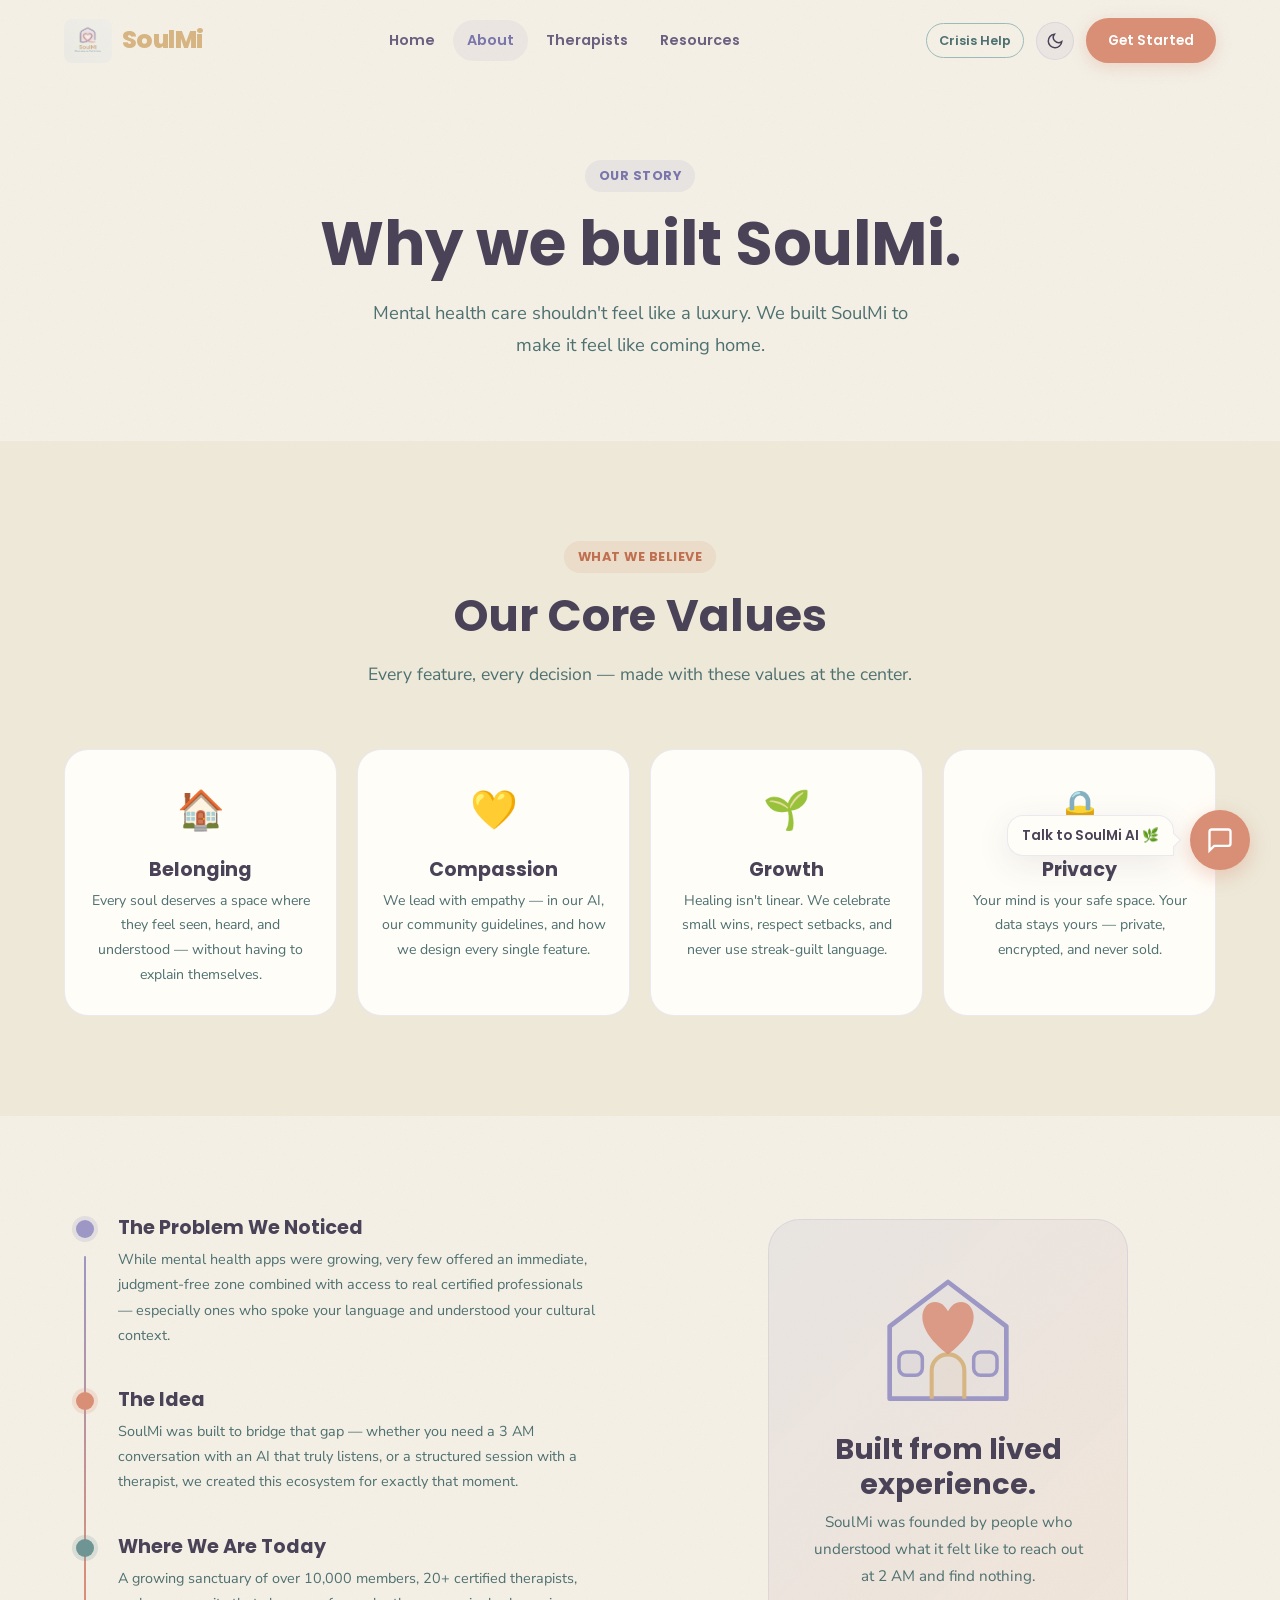
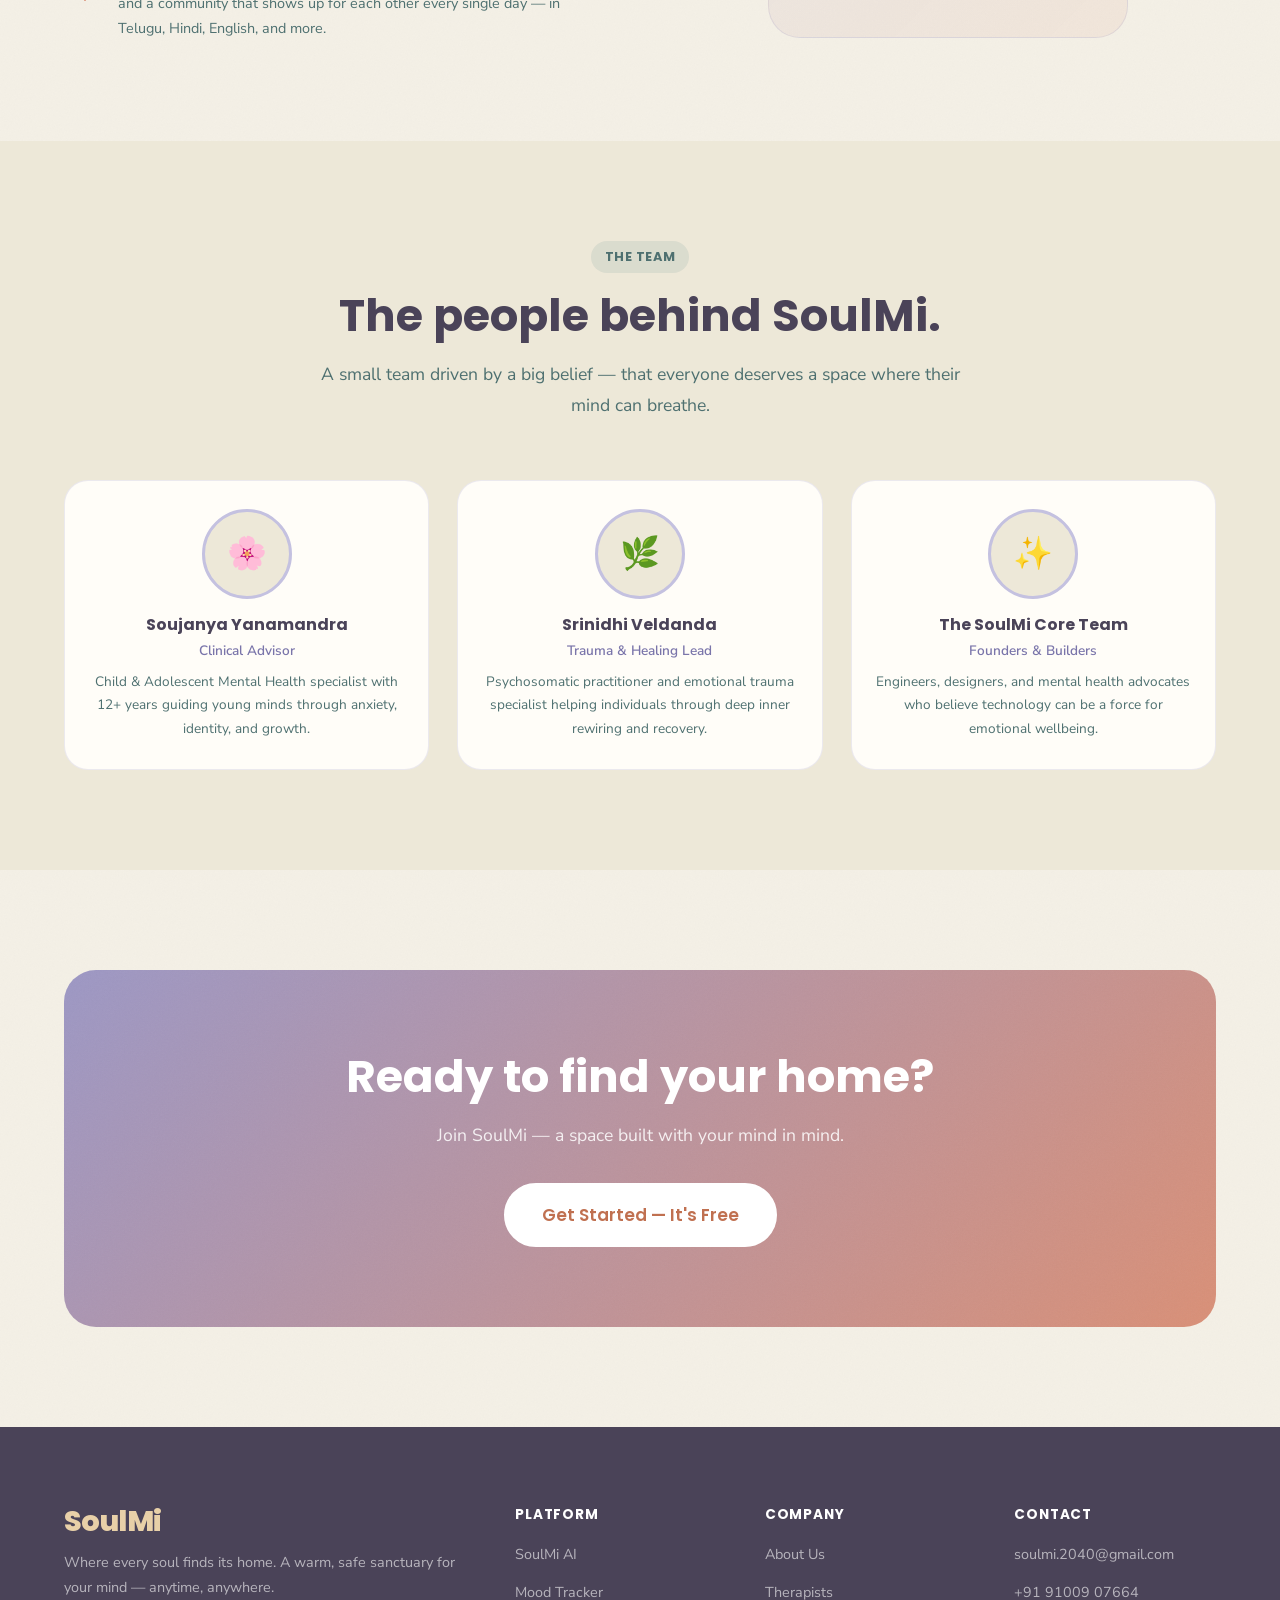
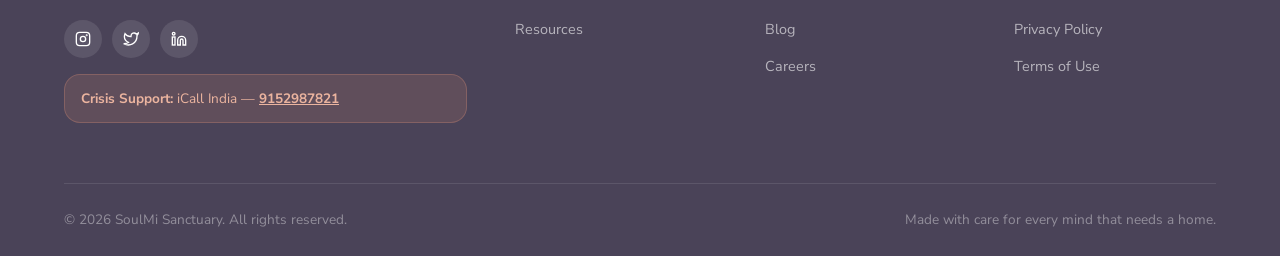
==== commit cd4fa9b7: "feat: integrate Soulmi Community dashboard panel and create Brand DNA book" ====
--- a/about.html
+++ b/about.html
@@ -22,7 +22,6 @@
                     <a href="about.html" class="active">About</a>
                     <a href="therapists.html">Therapists</a>
                     <a href="resources.html">Resources</a>
-                    <a href="community.html">Community</a>
                 </nav>
                 <div class="nav-actions">
                     <a href="tel:9152987821" class="crisis-link">Crisis Help</a>
@@ -45,7 +44,6 @@
         <a href="about.html">About</a>
         <a href="therapists.html">Therapists</a>
         <a href="resources.html">Resources</a>
-        <a href="community.html">Community</a>
         <a href="register.html" class="btn btn-primary" style="margin-top: 12px;">Get Started</a>
     </div>
 
@@ -200,7 +198,6 @@
                         <li><a href="#">SoulMi AI</a></li>
                         <li><a href="#">Mood Tracker</a></li>
                         <li><a href="resources.html">Resources</a></li>
-                        <li><a href="community.html">Community</a></li>
                     </ul>
                 </div>
                 <div class="footer-col">
@@ -235,7 +232,7 @@
                 <svg viewBox="0 0 24 24" fill="none" stroke="currentColor" stroke-width="2"><path d="M3 9l9-7 9 7v11a2 2 0 0 1-2 2H5a2 2 0 0 1-2-2z"/><polyline points="9 22 9 12 15 12 15 22"/></svg>
                 <span>Home</span>
             </a>
-            <a href="community.html" class="bottom-nav-item">
+            <a href="register.html" class="bottom-nav-item">
                 <svg viewBox="0 0 24 24" fill="none" stroke="currentColor" stroke-width="2"><path d="M17 21v-2a4 4 0 0 0-4-4H5a4 4 0 0 0-4 4v2"/><circle cx="9" cy="7" r="4"/><path d="M23 21v-2a4 4 0 0 0-3-3.87"/><path d="M16 3.13a4 4 0 0 1 0 7.75"/></svg>
                 <span>Community</span>
             </a>
